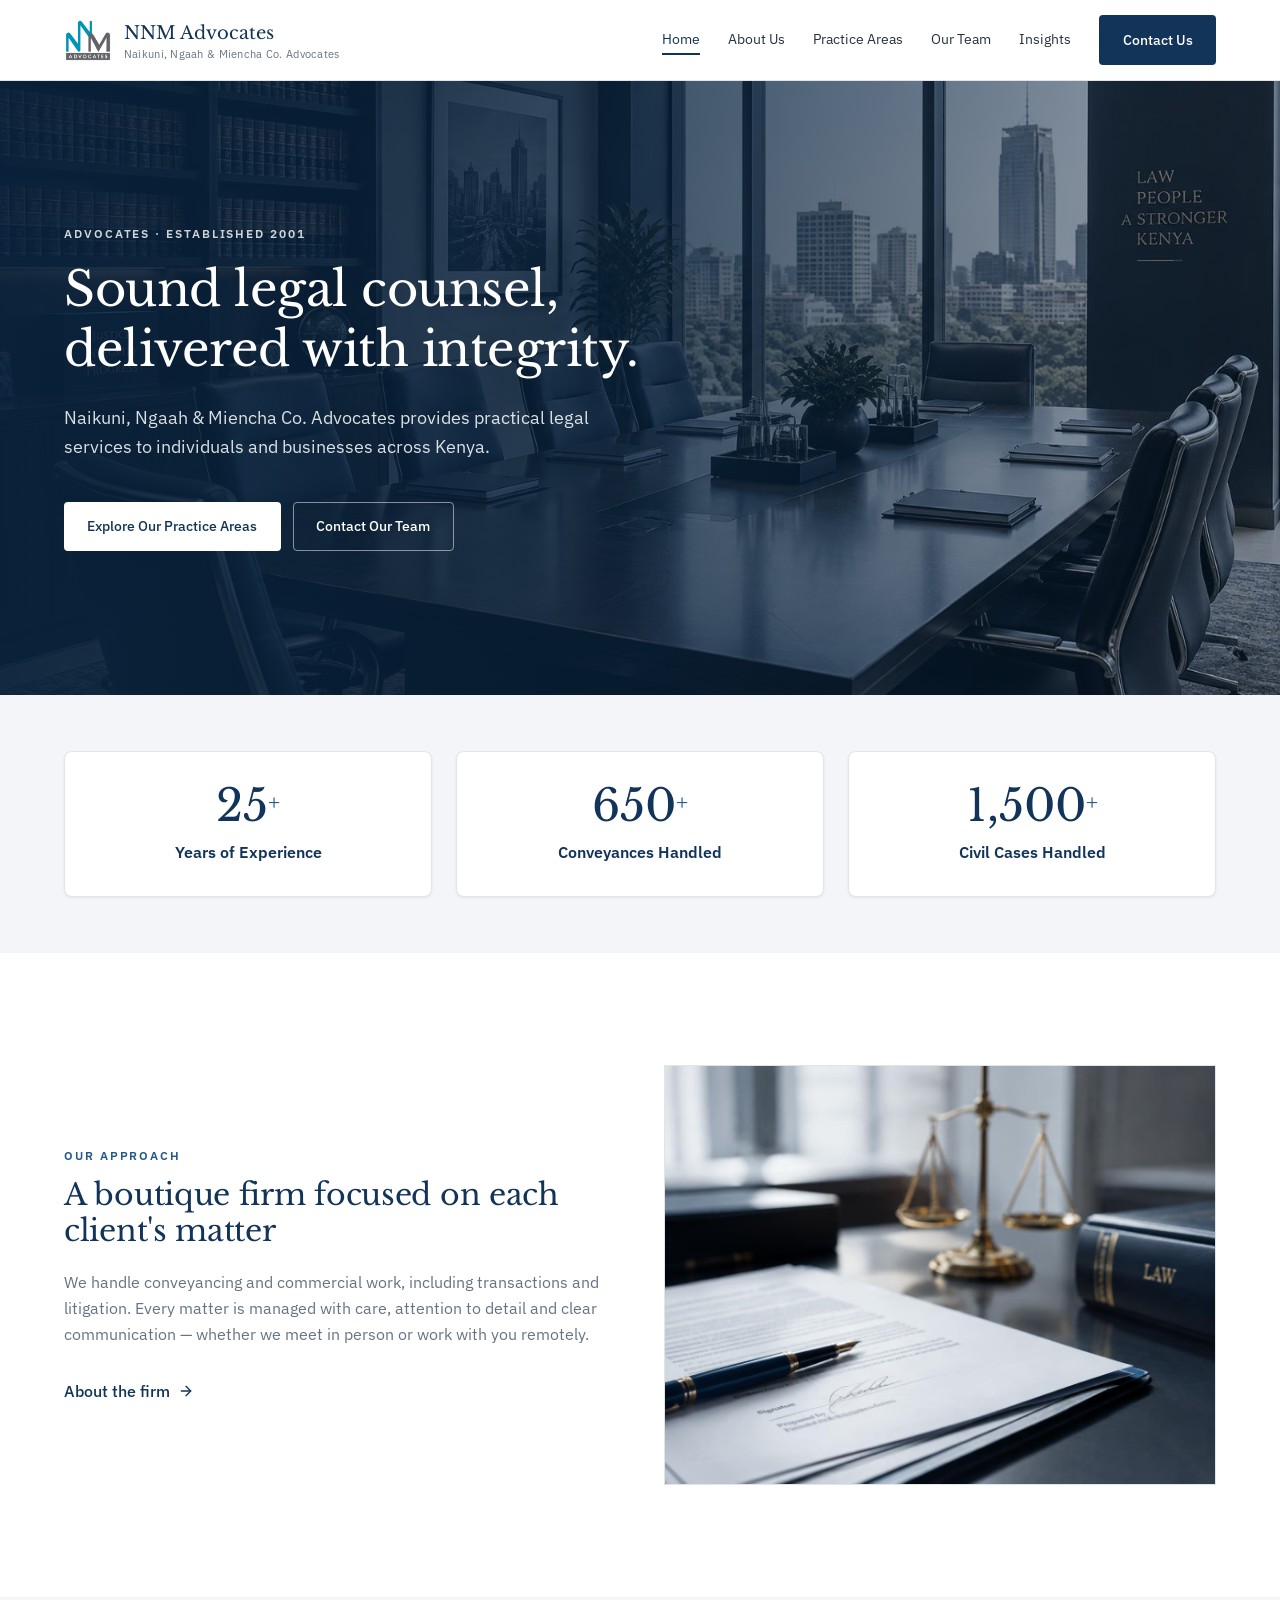
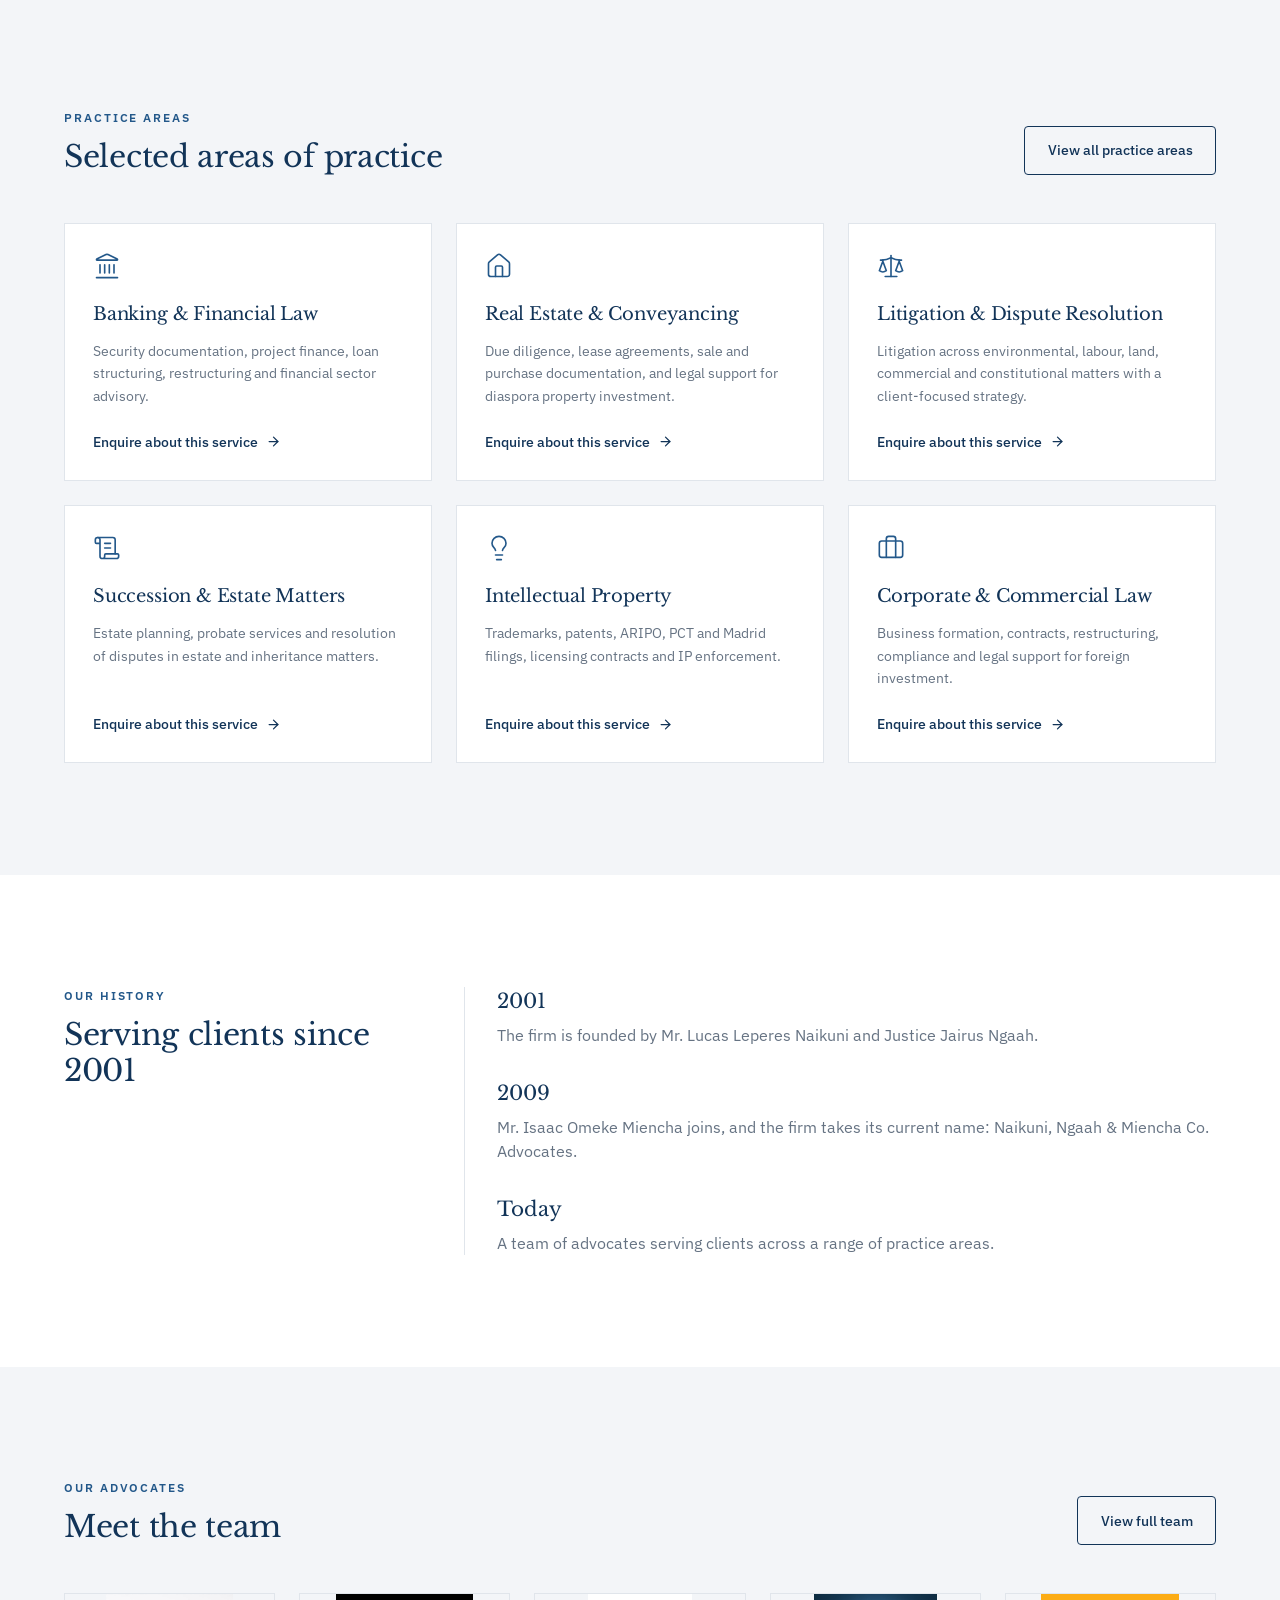
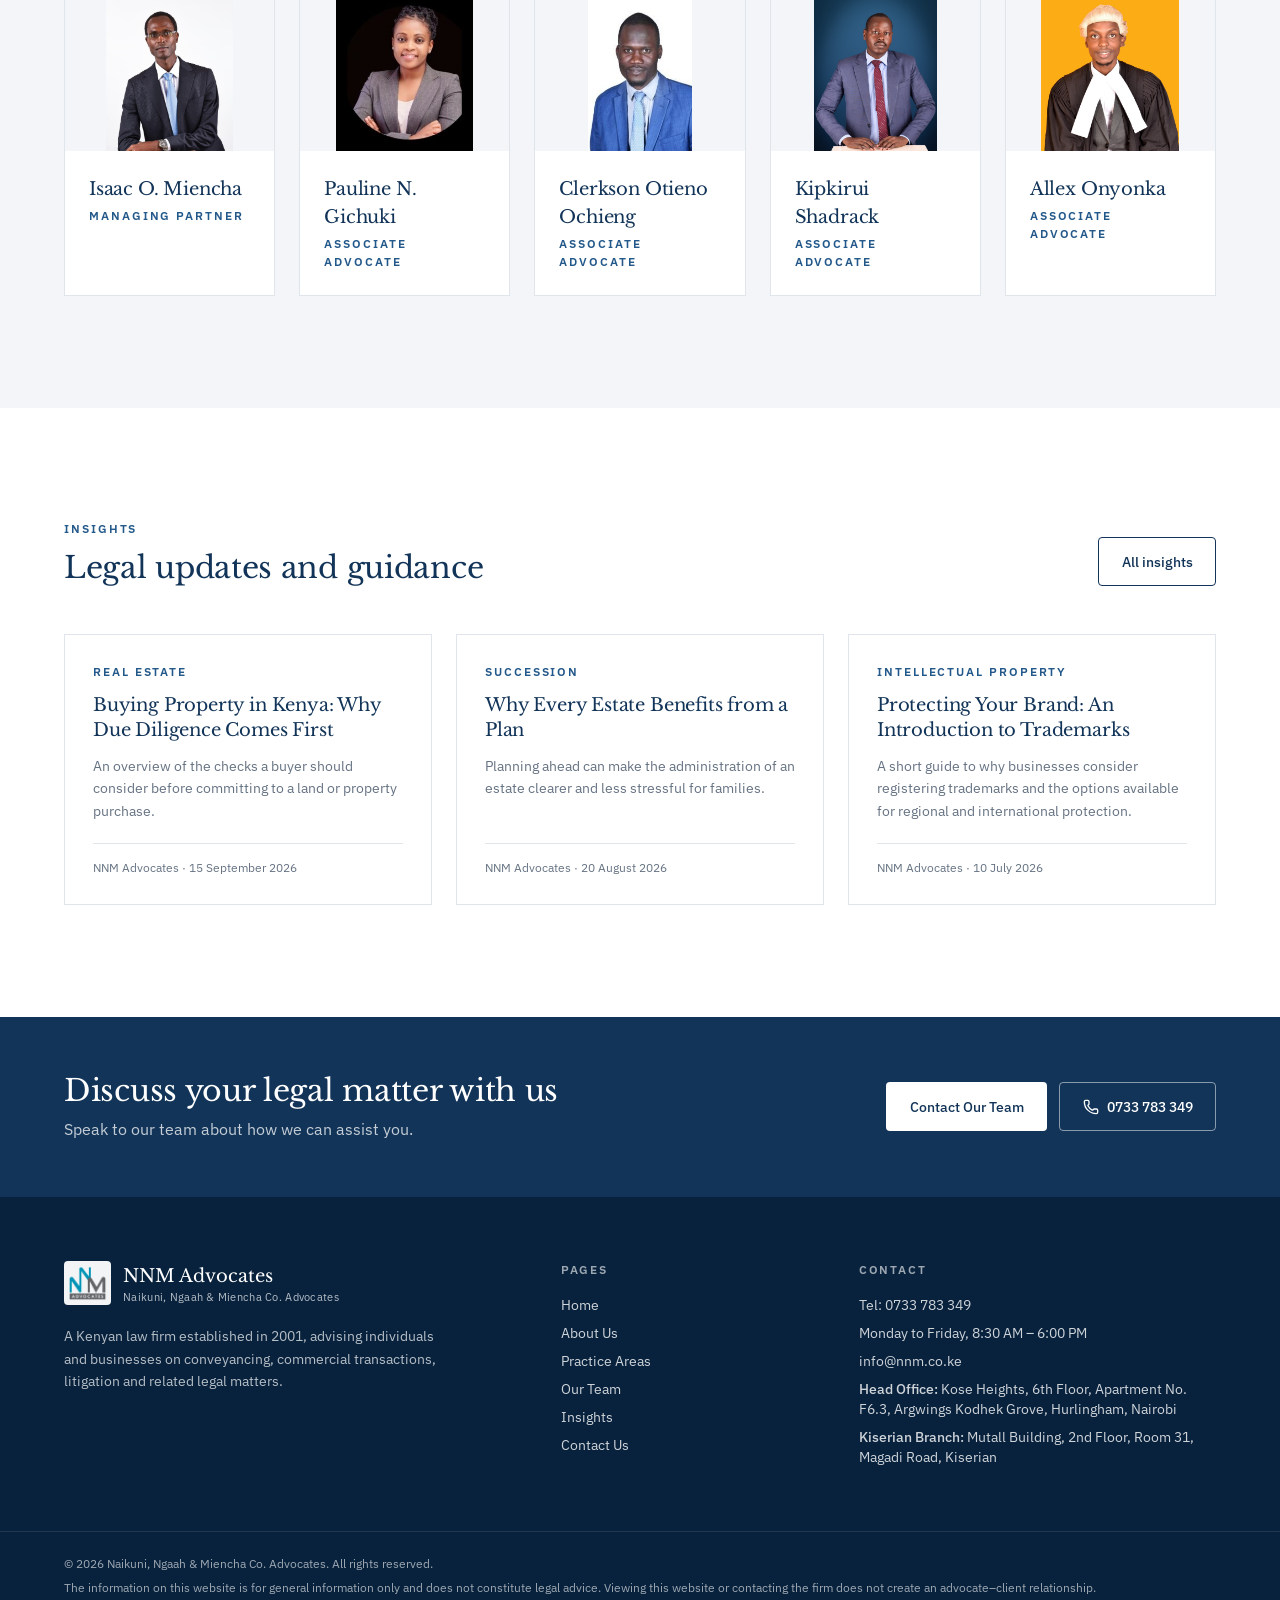
==== index.html @ 095e4043 "Initial commit" ====
<!DOCTYPE html><html lang="en-KE" data-tsd-source="/src/routes/__root.tsx:81:5"><head data-tsd-source="/src/routes/__root.tsx:82:7"><meta charset="utf-8"><meta name="viewport" content="width=device-width, initial-scale=1"><title>NNM Advocates | Naikuni, Ngaah &amp; Miencha Co. Advocates, Kenya</title><meta name="description" content="Kenyan law firm established in 2001, advising on conveyancing, banking, corporate, litigation and succession matters."><meta property="og:title" content="NNM Advocates | Naikuni, Ngaah &amp; Miencha Co. Advocates, Kenya"><meta property="og:description" content="Kenyan law firm established in 2001, advising on conveyancing, banking, corporate, litigation and succession matters."><meta property="og:type" content="website"><meta name="twitter:card" content="summary_large_image"><link rel="icon" type="image/png" href="favicon.png"><link rel="preconnect" href="https://fonts.googleapis.com"><link rel="preconnect" href="https://fonts.gstatic.com" crossorigin="anonymous"><link rel="preconnect" href="https://fonts.googleapis.com"><link rel="stylesheet" href="https://fonts.googleapis.com/css2?family=IBM+Plex+Sans:wght@400;500;600&family=Libre+Baskerville:wght@400;700&display=swap"><link rel="stylesheet" href="css/styles.css"></head><body data-tsd-source="/src/routes/__root.tsx:85:7"><a href="#main" class="sr-only focus:not-sr-only focus:absolute focus:left-4 focus:top-4 focus:z-50 btn btn-primary" data-tsd-source="/src/routes/__root.tsx:86:9">Skip to content</a><header class="sticky top-0 z-40 border-b bg-background/95 backdrop-blur" data-tsd-source="/src/components/site/SiteChrome.tsx:29:5"><div class="container-site flex h-20 items-center justify-between gap-6" data-tsd-source="/src/components/site/SiteChrome.tsx:30:7"><a aria-label="NNM Advocates — home" data-tsd-source="/src/components/site/SiteChrome.tsx:31:9" class="active" href="index.html" data-status="active" aria-current="page"><span class="flex items-center gap-3" data-tsd-source="/src/components/site/SiteChrome.tsx:9:5"><img src="assets/402fb3a4.png" alt="NNM Advocates logo" class="h-11 w-auto " data-tsd-source="/src/components/site/SiteChrome.tsx:10:7"><span class="leading-tight" data-tsd-source="/src/components/site/SiteChrome.tsx:15:7"><span class="block font-serif text-lg text-navy" data-tsd-source="/src/components/site/SiteChrome.tsx:16:9">NNM Advocates</span><span class="hidden text-[0.7rem] tracking-wide sm:block text-muted-foreground" data-tsd-source="/src/components/site/SiteChrome.tsx:17:9">Naikuni, Ngaah &amp; Miencha Co. Advocates</span></span></span></a><nav aria-label="Main" class="hidden items-center gap-7 lg:flex" data-tsd-source="/src/components/site/SiteChrome.tsx:34:9"><a class="border-b-2 border-transparent py-1 text-sm text-charcoal transition-colors hover:text-navy data-[status=active]:border-navy data-[status=active]:text-navy active" data-tsd-source="/src/components/site/SiteChrome.tsx:36:13" href="index.html" data-status="active" aria-current="page">Home</a><a class="border-b-2 border-transparent py-1 text-sm text-charcoal transition-colors hover:text-navy data-[status=active]:border-navy data-[status=active]:text-navy" data-tsd-source="/src/components/site/SiteChrome.tsx:36:13" href="about.html">About Us</a><a class="border-b-2 border-transparent py-1 text-sm text-charcoal transition-colors hover:text-navy data-[status=active]:border-navy data-[status=active]:text-navy" data-tsd-source="/src/components/site/SiteChrome.tsx:36:13" href="practice-areas.html">Practice Areas</a><a class="border-b-2 border-transparent py-1 text-sm text-charcoal transition-colors hover:text-navy data-[status=active]:border-navy data-[status=active]:text-navy" data-tsd-source="/src/components/site/SiteChrome.tsx:36:13" href="our-team.html">Our Team</a><a class="border-b-2 border-transparent py-1 text-sm text-charcoal transition-colors hover:text-navy data-[status=active]:border-navy data-[status=active]:text-navy" data-tsd-source="/src/components/site/SiteChrome.tsx:36:13" href="insights.html">Insights</a><a class="btn btn-primary" data-tsd-source="/src/components/site/SiteChrome.tsx:45:11" href="contact.html">Contact Us</a></nav><button type="button" class="p-2 text-navy lg:hidden" aria-expanded="false" aria-controls="mobile-nav" aria-label="Open menu" data-tsd-source="/src/components/site/SiteChrome.tsx:47:9"><svg xmlns="http://www.w3.org/2000/svg" width="24" height="24" viewBox="0 0 24 24" fill="none" stroke="currentColor" stroke-width="2" stroke-linecap="round" stroke-linejoin="round" class="lucide lucide-menu" aria-hidden="true" data-tsd-source="/src/components/site/SiteChrome.tsx:55:27"><path d="M4 5h16"></path><path d="M4 12h16"></path><path d="M4 19h16"></path></svg></button></div></header><main id="main" data-tsd-source="/src/routes/__root.tsx:90:9"><!--$--><section class="relative isolate overflow-hidden" data-tsd-source="/src/routes/index.tsx:22:7"><img src="assets/ae0141b9.jpg" alt="Boardroom with law books overlooking the city" width="1600" height="1008" class="absolute inset-0 -z-10 h-full w-full object-cover" data-tsd-source="/src/routes/index.tsx:23:9"><div class="hero-overlay absolute inset-0 -z-10" data-tsd-source="/src/routes/index.tsx:25:9"></div><div class="container-site py-24 md:py-36" data-tsd-source="/src/routes/index.tsx:26:9"><p class="eyebrow text-primary-foreground/80" data-tsd-source="/src/routes/index.tsx:27:11">Advocates · Established <!-- -->2001</p><h1 class="mt-4 max-w-2xl text-4xl leading-tight text-primary-foreground md:text-5xl" data-tsd-source="/src/routes/index.tsx:28:11">Sound legal counsel, delivered with integrity.</h1><p class="mt-6 max-w-xl text-lg leading-relaxed text-primary-foreground/85" data-tsd-source="/src/routes/index.tsx:31:11">Naikuni, Ngaah &amp; Miencha Co. Advocates provides practical legal services to individuals and businesses across Kenya.</p><div class="mt-10 flex flex-wrap gap-3" data-tsd-source="/src/routes/index.tsx:35:11"><a class="btn btn-light" data-tsd-source="/src/routes/index.tsx:36:13" href="practice-areas.html">Explore Our Practice Areas</a><a class="btn btn-ghost-light" data-tsd-source="/src/routes/index.tsx:37:13" href="contact.html">Contact Our Team</a></div></div></section><section aria-label="Firm track record" class="bg-surface" style="padding:56px 0"><div class="container-site" style="display:grid;gap:24px;grid-template-columns:repeat(auto-fit,minmax(220px,1fr))"><div style="background:#fff;border:1px solid #E1E6EC;border-radius:8px;padding:32px 24px;text-align:center;box-shadow:0 1px 3px rgba(18,52,90,.08)"><div style="font-family:'Libre Baskerville',serif;font-size:2.75rem;color:#12345A;line-height:1">25<sup style="color:#245B8F;font-size:.5em">+</sup></div><div style="margin-top:12px;font-weight:600;color:#12345A">Years of Experience</div></div><div style="background:#fff;border:1px solid #E1E6EC;border-radius:8px;padding:32px 24px;text-align:center;box-shadow:0 1px 3px rgba(18,52,90,.08)"><div style="font-family:'Libre Baskerville',serif;font-size:2.75rem;color:#12345A;line-height:1">650<sup style="color:#245B8F;font-size:.5em">+</sup></div><div style="margin-top:12px;font-weight:600;color:#12345A">Conveyances Handled</div></div><div style="background:#fff;border:1px solid #E1E6EC;border-radius:8px;padding:32px 24px;text-align:center;box-shadow:0 1px 3px rgba(18,52,90,.08)"><div style="font-family:'Libre Baskerville',serif;font-size:2.75rem;color:#12345A;line-height:1">1,500<sup style="color:#245B8F;font-size:.5em">+</sup></div><div style="margin-top:12px;font-weight:600;color:#12345A">Civil Cases Handled</div></div></div></section><section class="container-site grid gap-12 py-20 md:grid-cols-2 md:items-center md:py-28" data-tsd-source="/src/routes/index.tsx:42:7"><div data-tsd-source="/src/routes/index.tsx:43:9"><p class="eyebrow" data-tsd-source="/src/routes/index.tsx:44:11">Our approach</p><h2 class="mt-3 text-3xl" data-tsd-source="/src/routes/index.tsx:45:11">A boutique firm focused on each client's matter</h2><p class="mt-5 leading-relaxed text-muted-foreground" data-tsd-source="/src/routes/index.tsx:46:11">We handle conveyancing and commercial work, including transactions and litigation. Every matter is managed with care, attention to detail and clear communication — whether we meet in person or work with you remotely.</p><a class="mt-8 inline-flex items-center gap-2 font-medium text-navy hover:text-blue" data-tsd-source="/src/routes/index.tsx:51:11" href="about.html">About the firm <svg xmlns="http://www.w3.org/2000/svg" width="16" height="16" viewBox="0 0 24 24" fill="none" stroke="currentColor" stroke-width="2" stroke-linecap="round" stroke-linejoin="round" class="lucide lucide-arrow-right" aria-hidden="true" data-tsd-source="/src/routes/index.tsx:52:28"><path d="M5 12h14"></path><path d="m12 5 7 7-7 7"></path></svg></a></div><img src="assets/681ced84.jpg" alt="Signed legal documents and a fountain pen on a desk" width="1200" height="912" loading="lazy" class="w-full border object-cover" data-tsd-source="/src/routes/index.tsx:55:9"></section><section class="bg-surface py-20 md:py-28" data-tsd-source="/src/routes/index.tsx:59:7"><div class="container-site" data-tsd-source="/src/routes/index.tsx:60:9"><div class="flex flex-wrap items-end justify-between gap-4" data-tsd-source="/src/routes/index.tsx:61:11"><div data-tsd-source="/src/routes/index.tsx:62:13"><p class="eyebrow" data-tsd-source="/src/routes/index.tsx:63:15">Practice areas</p><h2 class="mt-3 text-3xl" data-tsd-source="/src/routes/index.tsx:64:15">Selected areas of practice</h2></div><a class="btn btn-outline" data-tsd-source="/src/routes/index.tsx:66:13" href="practice-areas.html">View all practice areas</a></div><div class="mt-12 grid gap-6 sm:grid-cols-2 lg:grid-cols-3" data-tsd-source="/src/routes/index.tsx:68:11"><article class="flex h-full flex-col border bg-card p-7 transition-shadow hover:shadow-soft" data-tsd-source="/src/components/site/Cards.tsx:8:5"><svg xmlns="http://www.w3.org/2000/svg" width="28" height="28" viewBox="0 0 24 24" fill="none" stroke="currentColor" stroke-width="1.4" stroke-linecap="round" stroke-linejoin="round" class="lucide lucide-landmark text-blue" aria-hidden="true" data-tsd-source="/src/components/site/Cards.tsx:9:7"><path d="M10 18v-7"></path><path d="M11.12 2.198a2 2 0 0 1 1.76.006l7.866 3.847c.476.233.31.949-.22.949H3.474c-.53 0-.695-.716-.22-.949z"></path><path d="M14 18v-7"></path><path d="M18 18v-7"></path><path d="M3 22h18"></path><path d="M6 18v-7"></path></svg><h3 class="mt-5 text-lg" data-tsd-source="/src/components/site/Cards.tsx:10:7">Banking &amp; Financial Law</h3><p class="mt-3 flex-1 text-sm leading-relaxed text-muted-foreground" data-tsd-source="/src/components/site/Cards.tsx:11:7">Security documentation, project finance, loan structuring, restructuring and financial sector advisory.</p><a class="mt-6 inline-flex items-center gap-2 text-sm font-medium text-navy hover:text-blue" data-tsd-source="/src/components/site/Cards.tsx:13:9" href="contact.html?topic=Banking+%26+Financial+Law">Enquire about this service <svg xmlns="http://www.w3.org/2000/svg" width="15" height="15" viewBox="0 0 24 24" fill="none" stroke="currentColor" stroke-width="2" stroke-linecap="round" stroke-linejoin="round" class="lucide lucide-arrow-right" aria-hidden="true" data-tsd-source="/src/components/site/Cards.tsx:18:38"><path d="M5 12h14"></path><path d="m12 5 7 7-7 7"></path></svg></a></article><article class="flex h-full flex-col border bg-card p-7 transition-shadow hover:shadow-soft" data-tsd-source="/src/components/site/Cards.tsx:8:5"><svg xmlns="http://www.w3.org/2000/svg" width="28" height="28" viewBox="0 0 24 24" fill="none" stroke="currentColor" stroke-width="1.4" stroke-linecap="round" stroke-linejoin="round" class="lucide lucide-house text-blue" aria-hidden="true" data-tsd-source="/src/components/site/Cards.tsx:9:7"><path d="M15 21v-8a1 1 0 0 0-1-1h-4a1 1 0 0 0-1 1v8"></path><path d="M3 10a2 2 0 0 1 .709-1.528l7-6a2 2 0 0 1 2.582 0l7 6A2 2 0 0 1 21 10v9a2 2 0 0 1-2 2H5a2 2 0 0 1-2-2z"></path></svg><h3 class="mt-5 text-lg" data-tsd-source="/src/components/site/Cards.tsx:10:7">Real Estate &amp; Conveyancing</h3><p class="mt-3 flex-1 text-sm leading-relaxed text-muted-foreground" data-tsd-source="/src/components/site/Cards.tsx:11:7">Due diligence, lease agreements, sale and purchase documentation, and legal support for diaspora property investment.</p><a class="mt-6 inline-flex items-center gap-2 text-sm font-medium text-navy hover:text-blue" data-tsd-source="/src/components/site/Cards.tsx:13:9" href="contact.html?topic=Real+Estate+%26+Conveyancing">Enquire about this service <svg xmlns="http://www.w3.org/2000/svg" width="15" height="15" viewBox="0 0 24 24" fill="none" stroke="currentColor" stroke-width="2" stroke-linecap="round" stroke-linejoin="round" class="lucide lucide-arrow-right" aria-hidden="true" data-tsd-source="/src/components/site/Cards.tsx:18:38"><path d="M5 12h14"></path><path d="m12 5 7 7-7 7"></path></svg></a></article><article class="flex h-full flex-col border bg-card p-7 transition-shadow hover:shadow-soft" data-tsd-source="/src/components/site/Cards.tsx:8:5"><svg xmlns="http://www.w3.org/2000/svg" width="28" height="28" viewBox="0 0 24 24" fill="none" stroke="currentColor" stroke-width="1.4" stroke-linecap="round" stroke-linejoin="round" class="lucide lucide-scale text-blue" aria-hidden="true" data-tsd-source="/src/components/site/Cards.tsx:9:7"><path d="M12 3v18"></path><path d="m19 8 3 8a5 5 0 0 1-6 0zV7"></path><path d="M3 7h1a17 17 0 0 0 8-2 17 17 0 0 0 8 2h1"></path><path d="m5 8 3 8a5 5 0 0 1-6 0zV7"></path><path d="M7 21h10"></path></svg><h3 class="mt-5 text-lg" data-tsd-source="/src/components/site/Cards.tsx:10:7">Litigation &amp; Dispute Resolution</h3><p class="mt-3 flex-1 text-sm leading-relaxed text-muted-foreground" data-tsd-source="/src/components/site/Cards.tsx:11:7">Litigation across environmental, labour, land, commercial and constitutional matters with a client-focused strategy.</p><a class="mt-6 inline-flex items-center gap-2 text-sm font-medium text-navy hover:text-blue" data-tsd-source="/src/components/site/Cards.tsx:13:9" href="contact.html?topic=Litigation+%26+Dispute+Resolution">Enquire about this service <svg xmlns="http://www.w3.org/2000/svg" width="15" height="15" viewBox="0 0 24 24" fill="none" stroke="currentColor" stroke-width="2" stroke-linecap="round" stroke-linejoin="round" class="lucide lucide-arrow-right" aria-hidden="true" data-tsd-source="/src/components/site/Cards.tsx:18:38"><path d="M5 12h14"></path><path d="m12 5 7 7-7 7"></path></svg></a></article><article class="flex h-full flex-col border bg-card p-7 transition-shadow hover:shadow-soft" data-tsd-source="/src/components/site/Cards.tsx:8:5"><svg xmlns="http://www.w3.org/2000/svg" width="28" height="28" viewBox="0 0 24 24" fill="none" stroke="currentColor" stroke-width="1.4" stroke-linecap="round" stroke-linejoin="round" class="lucide lucide-scroll-text text-blue" aria-hidden="true" data-tsd-source="/src/components/site/Cards.tsx:9:7"><path d="M15 12h-5"></path><path d="M15 8h-5"></path><path d="M19 17V5a2 2 0 0 0-2-2H4"></path><path d="M8 21h12a2 2 0 0 0 2-2v-1a1 1 0 0 0-1-1H11a1 1 0 0 0-1 1v1a2 2 0 1 1-4 0V5a2 2 0 1 0-4 0v2a1 1 0 0 0 1 1h3"></path></svg><h3 class="mt-5 text-lg" data-tsd-source="/src/components/site/Cards.tsx:10:7">Succession &amp; Estate Matters</h3><p class="mt-3 flex-1 text-sm leading-relaxed text-muted-foreground" data-tsd-source="/src/components/site/Cards.tsx:11:7">Estate planning, probate services and resolution of disputes in estate and inheritance matters.</p><a class="mt-6 inline-flex items-center gap-2 text-sm font-medium text-navy hover:text-blue" data-tsd-source="/src/components/site/Cards.tsx:13:9" href="contact.html?topic=Succession+%26+Estate+Matters">Enquire about this service <svg xmlns="http://www.w3.org/2000/svg" width="15" height="15" viewBox="0 0 24 24" fill="none" stroke="currentColor" stroke-width="2" stroke-linecap="round" stroke-linejoin="round" class="lucide lucide-arrow-right" aria-hidden="true" data-tsd-source="/src/components/site/Cards.tsx:18:38"><path d="M5 12h14"></path><path d="m12 5 7 7-7 7"></path></svg></a></article><article class="flex h-full flex-col border bg-card p-7 transition-shadow hover:shadow-soft" data-tsd-source="/src/components/site/Cards.tsx:8:5"><svg xmlns="http://www.w3.org/2000/svg" width="28" height="28" viewBox="0 0 24 24" fill="none" stroke="currentColor" stroke-width="1.4" stroke-linecap="round" stroke-linejoin="round" class="lucide lucide-lightbulb text-blue" aria-hidden="true" data-tsd-source="/src/components/site/Cards.tsx:9:7"><path d="M15 14c.2-1 .7-1.7 1.5-2.5 1-.9 1.5-2.2 1.5-3.5A6 6 0 0 0 6 8c0 1 .2 2.2 1.5 3.5.7.7 1.3 1.5 1.5 2.5"></path><path d="M9 18h6"></path><path d="M10 22h4"></path></svg><h3 class="mt-5 text-lg" data-tsd-source="/src/components/site/Cards.tsx:10:7">Intellectual Property</h3><p class="mt-3 flex-1 text-sm leading-relaxed text-muted-foreground" data-tsd-source="/src/components/site/Cards.tsx:11:7">Trademarks, patents, ARIPO, PCT and Madrid filings, licensing contracts and IP enforcement.</p><a class="mt-6 inline-flex items-center gap-2 text-sm font-medium text-navy hover:text-blue" data-tsd-source="/src/components/site/Cards.tsx:13:9" href="contact.html?topic=Intellectual+Property">Enquire about this service <svg xmlns="http://www.w3.org/2000/svg" width="15" height="15" viewBox="0 0 24 24" fill="none" stroke="currentColor" stroke-width="2" stroke-linecap="round" stroke-linejoin="round" class="lucide lucide-arrow-right" aria-hidden="true" data-tsd-source="/src/components/site/Cards.tsx:18:38"><path d="M5 12h14"></path><path d="m12 5 7 7-7 7"></path></svg></a></article><article class="flex h-full flex-col border bg-card p-7 transition-shadow hover:shadow-soft" data-tsd-source="/src/components/site/Cards.tsx:8:5"><svg xmlns="http://www.w3.org/2000/svg" width="28" height="28" viewBox="0 0 24 24" fill="none" stroke="currentColor" stroke-width="1.4" stroke-linecap="round" stroke-linejoin="round" class="lucide lucide-briefcase text-blue" aria-hidden="true" data-tsd-source="/src/components/site/Cards.tsx:9:7"><path d="M16 20V4a2 2 0 0 0-2-2h-4a2 2 0 0 0-2 2v16"></path><rect width="20" height="14" x="2" y="6" rx="2"></rect></svg><h3 class="mt-5 text-lg" data-tsd-source="/src/components/site/Cards.tsx:10:7">Corporate &amp; Commercial Law</h3><p class="mt-3 flex-1 text-sm leading-relaxed text-muted-foreground" data-tsd-source="/src/components/site/Cards.tsx:11:7">Business formation, contracts, restructuring, compliance and legal support for foreign investment.</p><a class="mt-6 inline-flex items-center gap-2 text-sm font-medium text-navy hover:text-blue" data-tsd-source="/src/components/site/Cards.tsx:13:9" href="contact.html?topic=Corporate+%26+Commercial+Law">Enquire about this service <svg xmlns="http://www.w3.org/2000/svg" width="15" height="15" viewBox="0 0 24 24" fill="none" stroke="currentColor" stroke-width="2" stroke-linecap="round" stroke-linejoin="round" class="lucide lucide-arrow-right" aria-hidden="true" data-tsd-source="/src/components/site/Cards.tsx:18:38"><path d="M5 12h14"></path><path d="m12 5 7 7-7 7"></path></svg></a></article></div></div></section><section class="container-site py-20 md:py-28" data-tsd-source="/src/routes/index.tsx:74:7"><div class="grid gap-12 md:grid-cols-3" data-tsd-source="/src/routes/index.tsx:75:9"><div data-tsd-source="/src/routes/index.tsx:76:11"><p class="eyebrow" data-tsd-source="/src/routes/index.tsx:77:13">Our history</p><h2 class="mt-3 text-3xl" data-tsd-source="/src/routes/index.tsx:78:13">Serving clients since <!-- -->2001</h2></div><ol class="space-y-8 border-l pl-8 md:col-span-2" data-tsd-source="/src/routes/index.tsx:80:11"><li data-tsd-source="/src/routes/index.tsx:81:13"><p class="font-serif text-xl text-navy" data-tsd-source="/src/routes/index.tsx:82:15">2001</p><p class="mt-2 text-muted-foreground" data-tsd-source="/src/routes/index.tsx:83:15">The firm is founded by Mr. Lucas Leperes Naikuni and Justice Jairus Ngaah.</p></li><li data-tsd-source="/src/routes/index.tsx:85:13"><p class="font-serif text-xl text-navy" data-tsd-source="/src/routes/index.tsx:86:15">2009</p><p class="mt-2 text-muted-foreground" data-tsd-source="/src/routes/index.tsx:87:15">Mr. Isaac Omeke Miencha joins, and the firm takes its current name: Naikuni, Ngaah &amp; Miencha Co. Advocates.</p></li><li data-tsd-source="/src/routes/index.tsx:89:13"><p class="font-serif text-xl text-navy" data-tsd-source="/src/routes/index.tsx:90:15">Today</p><p class="mt-2 text-muted-foreground" data-tsd-source="/src/routes/index.tsx:91:15">A team of advocates serving clients across a range of practice areas.</p></li></ol></div></section><section class="bg-surface py-20 md:py-28" data-tsd-source="/src/routes/index.tsx:97:7"><div class="container-site" data-tsd-source="/src/routes/index.tsx:98:9"><div class="flex flex-wrap items-end justify-between gap-4" data-tsd-source="/src/routes/index.tsx:99:11"><div data-tsd-source="/src/routes/index.tsx:100:13"><p class="eyebrow" data-tsd-source="/src/routes/index.tsx:101:15">Our advocates</p><h2 class="mt-3 text-3xl" data-tsd-source="/src/routes/index.tsx:102:15">Meet the team</h2></div><a class="btn btn-outline" data-tsd-source="/src/routes/index.tsx:104:13" href="our-team.html">View full team</a></div><div class="mt-12 grid gap-6 sm:grid-cols-2 lg:grid-cols-5" data-tsd-source="/src/routes/index.tsx:106:11"><article class="flex h-full flex-col border bg-card" data-tsd-source="/src/components/site/Cards.tsx:27:5"><div class="aspect-[4/3] bg-surface" style="overflow:hidden"><img src="assets/isaac-o-miencha.jpg" alt="Isaac O. Miencha" loading="lazy" style="display:block;width:100%;height:100%;object-fit:contain"></div><div class="flex flex-1 flex-col p-6" data-tsd-source="/src/components/site/Cards.tsx:31:7"><h3 class="text-lg" data-tsd-source="/src/components/site/Cards.tsx:32:9">Isaac O. Miencha</h3><p class="eyebrow mt-1" data-tsd-source="/src/components/site/Cards.tsx:33:9">Managing Partner</p></div></article><article class="flex h-full flex-col border bg-card" data-tsd-source="/src/components/site/Cards.tsx:27:5"><div class="aspect-[4/3] bg-surface" style="overflow:hidden"><img src="assets/pauline-n-gichuki.jpg" alt="Pauline N. Gichuki" loading="lazy" style="display:block;width:100%;height:100%;object-fit:contain"></div><div class="flex flex-1 flex-col p-6" data-tsd-source="/src/components/site/Cards.tsx:31:7"><h3 class="text-lg" data-tsd-source="/src/components/site/Cards.tsx:32:9">Pauline N. Gichuki</h3><p class="eyebrow mt-1" data-tsd-source="/src/components/site/Cards.tsx:33:9">Associate Advocate</p></div></article><article class="flex h-full flex-col border bg-card" data-tsd-source="/src/components/site/Cards.tsx:27:5"><div class="aspect-[4/3] bg-surface" style="overflow:hidden"><img src="assets/clerkson-otieno-ochieng.jpg" alt="Clerkson Otieno Ochieng" loading="lazy" style="display:block;width:100%;height:100%;object-fit:contain"></div><div class="flex flex-1 flex-col p-6" data-tsd-source="/src/components/site/Cards.tsx:31:7"><h3 class="text-lg" data-tsd-source="/src/components/site/Cards.tsx:32:9">Clerkson Otieno Ochieng</h3><p class="eyebrow mt-1" data-tsd-source="/src/components/site/Cards.tsx:33:9">Associate Advocate</p></div></article><article class="flex h-full flex-col border bg-card" data-tsd-source="/src/components/site/Cards.tsx:27:5"><div class="aspect-[4/3] bg-surface" style="overflow:hidden"><img src="assets/kipkirui-shadrack.jpg" alt="Kipkirui Shadrack" loading="lazy" style="display:block;width:100%;height:100%;object-fit:contain"></div><div class="flex flex-1 flex-col p-6" data-tsd-source="/src/components/site/Cards.tsx:31:7"><h3 class="text-lg" data-tsd-source="/src/components/site/Cards.tsx:32:9">Kipkirui Shadrack</h3><p class="eyebrow mt-1" data-tsd-source="/src/components/site/Cards.tsx:33:9">Associate Advocate</p></div></article><article class="flex h-full flex-col border bg-card" data-tsd-source="/src/components/site/Cards.tsx:27:5"><div class="aspect-[4/3] bg-surface" style="overflow:hidden"><img src="assets/allex-onyonka.jpg" alt="Allex Onyonka" loading="lazy" style="display:block;width:100%;height:100%;object-fit:contain"></div><div class="flex flex-1 flex-col p-6" data-tsd-source="/src/components/site/Cards.tsx:31:7"><h3 class="text-lg" data-tsd-source="/src/components/site/Cards.tsx:32:9">Allex Onyonka</h3><p class="eyebrow mt-1" data-tsd-source="/src/components/site/Cards.tsx:33:9">Associate Advocate</p></div></article></div></div></section><section class="container-site py-20 md:py-28" data-tsd-source="/src/routes/index.tsx:112:7"><div class="flex flex-wrap items-end justify-between gap-4" data-tsd-source="/src/routes/index.tsx:113:9"><div data-tsd-source="/src/routes/index.tsx:114:11"><p class="eyebrow" data-tsd-source="/src/routes/index.tsx:115:13">Insights</p><h2 class="mt-3 text-3xl" data-tsd-source="/src/routes/index.tsx:116:13">Legal updates and guidance</h2></div><a class="btn btn-outline" data-tsd-source="/src/routes/index.tsx:118:11" href="insights.html">All insights</a></div><div class="mt-12 grid gap-6 md:grid-cols-3" data-tsd-source="/src/routes/index.tsx:120:9"><article class="flex h-full flex-col border bg-card p-7 transition-shadow hover:shadow-soft" data-tsd-source="/src/components/site/Cards.tsx:51:5"><p class="eyebrow" data-tsd-source="/src/components/site/Cards.tsx:52:7">Real Estate</p><h3 class="mt-3 text-lg leading-snug" data-tsd-source="/src/components/site/Cards.tsx:53:7"><a class="hover:text-blue" data-tsd-source="/src/components/site/Cards.tsx:54:9" href="insights/buying-property-in-kenya-due-diligence.html">Buying Property in Kenya: Why Due Diligence Comes First</a></h3><p class="mt-3 flex-1 text-sm leading-relaxed text-muted-foreground" data-tsd-source="/src/components/site/Cards.tsx:56:7">An overview of the checks a buyer should consider before committing to a land or property purchase.</p><p class="mt-5 border-t pt-4 text-xs text-muted-foreground" data-tsd-source="/src/components/site/Cards.tsx:57:7">NNM Advocates<!-- --> · <time datetime="2026-09-15" data-tsd-source="/src/components/site/Cards.tsx:58:28">15 September 2026</time></p></article><article class="flex h-full flex-col border bg-card p-7 transition-shadow hover:shadow-soft" data-tsd-source="/src/components/site/Cards.tsx:51:5"><p class="eyebrow" data-tsd-source="/src/components/site/Cards.tsx:52:7">Succession</p><h3 class="mt-3 text-lg leading-snug" data-tsd-source="/src/components/site/Cards.tsx:53:7"><a class="hover:text-blue" data-tsd-source="/src/components/site/Cards.tsx:54:9" href="insights/why-every-estate-needs-a-plan.html">Why Every Estate Benefits from a Plan</a></h3><p class="mt-3 flex-1 text-sm leading-relaxed text-muted-foreground" data-tsd-source="/src/components/site/Cards.tsx:56:7">Planning ahead can make the administration of an estate clearer and less stressful for families.</p><p class="mt-5 border-t pt-4 text-xs text-muted-foreground" data-tsd-source="/src/components/site/Cards.tsx:57:7">NNM Advocates<!-- --> · <time datetime="2026-08-20" data-tsd-source="/src/components/site/Cards.tsx:58:28">20 August 2026</time></p></article><article class="flex h-full flex-col border bg-card p-7 transition-shadow hover:shadow-soft" data-tsd-source="/src/components/site/Cards.tsx:51:5"><p class="eyebrow" data-tsd-source="/src/components/site/Cards.tsx:52:7">Intellectual Property</p><h3 class="mt-3 text-lg leading-snug" data-tsd-source="/src/components/site/Cards.tsx:53:7"><a class="hover:text-blue" data-tsd-source="/src/components/site/Cards.tsx:54:9" href="insights/protecting-your-brand-trademarks.html">Protecting Your Brand: An Introduction to Trademarks</a></h3><p class="mt-3 flex-1 text-sm leading-relaxed text-muted-foreground" data-tsd-source="/src/components/site/Cards.tsx:56:7">A short guide to why businesses consider registering trademarks and the options available for regional and international protection.</p><p class="mt-5 border-t pt-4 text-xs text-muted-foreground" data-tsd-source="/src/components/site/Cards.tsx:57:7">NNM Advocates<!-- --> · <time datetime="2026-07-10" data-tsd-source="/src/components/site/Cards.tsx:58:28">10 July 2026</time></p></article></div></section><section class="bg-navy text-primary-foreground" data-tsd-source="/src/components/site/SiteChrome.tsx:141:5"><div class="container-site flex flex-col items-start justify-between gap-6 py-14 md:flex-row md:items-center" data-tsd-source="/src/components/site/SiteChrome.tsx:142:7"><div data-tsd-source="/src/components/site/SiteChrome.tsx:143:9"><h2 class="text-2xl text-primary-foreground md:text-3xl" data-tsd-source="/src/components/site/SiteChrome.tsx:144:11">Discuss your legal matter with us</h2><p class="mt-2 max-w-xl text-primary-foreground/75" data-tsd-source="/src/components/site/SiteChrome.tsx:145:11">Speak to our team about how we can assist you.</p></div><div class="flex flex-wrap gap-3" data-tsd-source="/src/components/site/SiteChrome.tsx:147:9"><a class="btn btn-light" data-tsd-source="/src/components/site/SiteChrome.tsx:148:11" href="contact.html">Contact Our Team</a><a href="tel:+254733783349" class="btn btn-ghost-light" data-tsd-source="/src/components/site/SiteChrome.tsx:149:11"><svg xmlns="http://www.w3.org/2000/svg" width="16" height="16" viewBox="0 0 24 24" fill="none" stroke="currentColor" stroke-width="2" stroke-linecap="round" stroke-linejoin="round" class="lucide lucide-phone" aria-hidden="true" data-tsd-source="/src/components/site/SiteChrome.tsx:149:68"><path d="M13.832 16.568a1 1 0 0 0 1.213-.303l.355-.465A2 2 0 0 1 17 15h3a2 2 0 0 1 2 2v3a2 2 0 0 1-2 2A18 18 0 0 1 2 4a2 2 0 0 1 2-2h3a2 2 0 0 1 2 2v3a2 2 0 0 1-.8 1.6l-.468.351a1 1 0 0 0-.292 1.233 14 14 0 0 0 6.392 6.384"></path></svg> <!-- -->0733 783 349</a></div></div></section><!--/$--></main><footer class="bg-navy-deep text-primary-foreground" data-tsd-source="/src/components/site/SiteChrome.tsx:85:5"><div class="container-site grid gap-10 py-16 md:grid-cols-12" data-tsd-source="/src/components/site/SiteChrome.tsx:86:7"><div class="md:col-span-5" data-tsd-source="/src/components/site/SiteChrome.tsx:87:9"><span class="flex items-center gap-3" data-tsd-source="/src/components/site/SiteChrome.tsx:9:5"><img src="assets/402fb3a4.png" alt="NNM Advocates logo" class="h-11 w-auto rounded bg-white/95 p-1" data-tsd-source="/src/components/site/SiteChrome.tsx:10:7"><span class="leading-tight" data-tsd-source="/src/components/site/SiteChrome.tsx:15:7"><span class="block font-serif text-lg text-primary-foreground" data-tsd-source="/src/components/site/SiteChrome.tsx:16:9">NNM Advocates</span><span class="hidden text-[0.7rem] tracking-wide sm:block text-primary-foreground/70" data-tsd-source="/src/components/site/SiteChrome.tsx:17:9">Naikuni, Ngaah &amp; Miencha Co. Advocates</span></span></span><p class="mt-5 max-w-sm text-sm leading-relaxed text-primary-foreground/70" data-tsd-source="/src/components/site/SiteChrome.tsx:89:11">A Kenyan law firm established in <!-- -->2001<!-- -->, advising individuals and businesses on conveyancing, commercial transactions, litigation and related legal matters.</p></div><div class="md:col-span-3" data-tsd-source="/src/components/site/SiteChrome.tsx:94:9"><h2 class="eyebrow text-primary-foreground/60" data-tsd-source="/src/components/site/SiteChrome.tsx:95:11">Pages</h2><ul class="mt-4 space-y-2 text-sm" data-tsd-source="/src/components/site/SiteChrome.tsx:96:11"><li data-tsd-source="/src/components/site/SiteChrome.tsx:98:15"><a class="text-primary-foreground/80 hover:text-primary-foreground active" data-tsd-source="/src/components/site/SiteChrome.tsx:99:17" href="index.html" data-status="active" aria-current="page">Home</a></li><li data-tsd-source="/src/components/site/SiteChrome.tsx:98:15"><a class="text-primary-foreground/80 hover:text-primary-foreground" data-tsd-source="/src/components/site/SiteChrome.tsx:99:17" href="about.html">About Us</a></li><li data-tsd-source="/src/components/site/SiteChrome.tsx:98:15"><a class="text-primary-foreground/80 hover:text-primary-foreground" data-tsd-source="/src/components/site/SiteChrome.tsx:99:17" href="practice-areas.html">Practice Areas</a></li><li data-tsd-source="/src/components/site/SiteChrome.tsx:98:15"><a class="text-primary-foreground/80 hover:text-primary-foreground" data-tsd-source="/src/components/site/SiteChrome.tsx:99:17" href="our-team.html">Our Team</a></li><li data-tsd-source="/src/components/site/SiteChrome.tsx:98:15"><a class="text-primary-foreground/80 hover:text-primary-foreground" data-tsd-source="/src/components/site/SiteChrome.tsx:99:17" href="insights.html">Insights</a></li><li data-tsd-source="/src/components/site/SiteChrome.tsx:98:15"><a class="text-primary-foreground/80 hover:text-primary-foreground" data-tsd-source="/src/components/site/SiteChrome.tsx:99:17" href="contact.html">Contact Us</a></li></ul></div><div class="md:col-span-4" data-tsd-source="/src/components/site/SiteChrome.tsx:104:9"><h2 class="eyebrow text-primary-foreground/60" data-tsd-source="/src/components/site/SiteChrome.tsx:105:11">Contact</h2><ul class="mt-4 space-y-2 text-sm text-primary-foreground/80" data-tsd-source="/src/components/site/SiteChrome.tsx:106:11"><li data-tsd-source="/src/components/site/SiteChrome.tsx:107:13">Tel: <a href="tel:+254733783349" class="hover:text-primary-foreground" data-tsd-source="/src/components/site/SiteChrome.tsx:107:22">0733 783 349</a></li><li data-tsd-source="/src/components/site/SiteChrome.tsx:108:13">Monday to Friday, 8:30 AM – 6:00 PM</li><li><a href="mailto:info@nnm.co.ke" class="hover:text-primary-foreground">info@nnm.co.ke</a></li><li><span class="font-medium">Head Office:</span> Kose Heights, 6th Floor, Apartment No. F6.3, Argwings Kodhek Grove, Hurlingham, Nairobi</li><li><span class="font-medium">Kiserian Branch:</span> Mutall Building, 2nd Floor, Room 31, Magadi Road, Kiserian</li></ul></div></div><div class="border-t border-primary-foreground/10" data-tsd-source="/src/components/site/SiteChrome.tsx:114:7"><div class="container-site space-y-2 py-6 text-xs text-primary-foreground/60" data-tsd-source="/src/components/site/SiteChrome.tsx:115:9"><p data-tsd-source="/src/components/site/SiteChrome.tsx:116:11">© <!-- -->2026<!-- --> <!-- -->Naikuni, Ngaah &amp; Miencha Co. Advocates<!-- -->. All rights reserved.</p><p data-tsd-source="/src/components/site/SiteChrome.tsx:117:11">The information on this website is for general information only and does not constitute legal advice. Viewing this website or contacting the firm does not create an advocate–client relationship.</p></div></div></footer><script src="js/main.js"></script></body></html>
---- css/styles.css ----
@layer properties {
  @supports (((-webkit-hyphens: none)) and (not (margin-trim: inline))) or ((-moz-orient: inline) and (not (color: rgb(from red r g b)))) {
  *, ::before, ::after, ::backdrop { --tw-translate-x: 0; --tw-translate-y: 0; --tw-translate-z: 0; --tw-rotate-x: initial; --tw-rotate-y: initial; --tw-rotate-z: initial; --tw-skew-x: initial; --tw-skew-y: initial; --tw-space-y-reverse: 0; --tw-space-x-reverse: 0; --tw-border-style: solid; --tw-leading: initial; --tw-font-weight: initial; --tw-tracking: initial; --tw-ordinal: initial; --tw-slashed-zero: initial; --tw-numeric-figure: initial; --tw-numeric-spacing: initial; --tw-numeric-fraction: initial; --tw-shadow: 0 0 #0000; --tw-shadow-color: initial; --tw-shadow-alpha: 100%; --tw-inset-shadow: 0 0 #0000; --tw-inset-shadow-color: initial; --tw-inset-shadow-alpha: 100%; --tw-ring-color: initial; --tw-ring-shadow: 0 0 #0000; --tw-inset-ring-color: initial; --tw-inset-ring-shadow: 0 0 #0000; --tw-ring-inset: initial; --tw-ring-offset-width: 0px; --tw-ring-offset-color: #fff; --tw-ring-offset-shadow: 0 0 #0000; --tw-outline-style: solid; --tw-blur: initial; --tw-brightness: initial; --tw-contrast: initial; --tw-grayscale: initial; --tw-hue-rotate: initial; --tw-invert: initial; --tw-opacity: initial; --tw-saturate: initial; --tw-sepia: initial; --tw-drop-shadow: initial; --tw-drop-shadow-color: initial; --tw-drop-shadow-alpha: 100%; --tw-drop-shadow-size: initial; --tw-backdrop-blur: initial; --tw-backdrop-brightness: initial; --tw-backdrop-contrast: initial; --tw-backdrop-grayscale: initial; --tw-backdrop-hue-rotate: initial; --tw-backdrop-invert: initial; --tw-backdrop-opacity: initial; --tw-backdrop-saturate: initial; --tw-backdrop-sepia: initial; --tw-duration: initial; --tw-ease: initial; --tw-content: ""; --tw-animation-delay: 0s; --tw-animation-direction: normal; --tw-animation-duration: initial; --tw-animation-fill-mode: none; --tw-animation-iteration-count: 1; --tw-enter-blur: 0; --tw-enter-opacity: 1; --tw-enter-rotate: 0; --tw-enter-scale: 1; --tw-enter-translate-x: 0; --tw-enter-translate-y: 0; --tw-exit-blur: 0; --tw-exit-opacity: 1; --tw-exit-rotate: 0; --tw-exit-scale: 1; --tw-exit-translate-x: 0; --tw-exit-translate-y: 0; }
}
}
@layer theme {
  :root, :host { --font-sans: "IBM Plex Sans", system-ui, sans-serif; --font-serif: "Libre Baskerville", Georgia, serif; --font-mono: ui-monospace, SFMono-Regular, Menlo, Monaco, Consolas, "Liberation Mono",
      "Courier New", monospace; --color-black: #000; --color-white: #fff; --spacing: .25rem; --container-sm: 24rem; --container-md: 28rem; --container-lg: 32rem; --container-xl: 36rem; --container-2xl: 42rem; --container-3xl: 48rem; --text-xs: .75rem; --text-xs--line-height: calc(1 / .75); --text-sm: .875rem; --text-sm--line-height: calc(1.25 / .875); --text-base: 1rem; --text-base--line-height: calc(1.5 / 1); --text-lg: 1.125rem; --text-lg--line-height: calc(1.75 / 1.125); --text-xl: 1.25rem; --text-xl--line-height: calc(1.75 / 1.25); --text-2xl: 1.5rem; --text-2xl--line-height: calc(2 / 1.5); --text-3xl: 1.875rem; --text-3xl--line-height: calc(2.25 / 1.875); --text-4xl: 2.25rem; --text-4xl--line-height: calc(2.5 / 2.25); --text-5xl: 3rem; --text-5xl--line-height: 1; --font-weight-normal: 400; --font-weight-medium: 500; --font-weight-semibold: 600; --tracking-tight: -.025em; --tracking-wide: .025em; --tracking-widest: .1em; --leading-tight: 1.25; --leading-snug: 1.375; --leading-relaxed: 1.625; --ease-in-out: cubic-bezier(.4, 0, .2, 1); --animate-pulse: pulse 2s cubic-bezier(.4, 0, .6, 1) infinite; --aspect-video: 16 / 9; --default-transition-duration: .15s; --default-transition-timing-function: cubic-bezier(.4, 0, .2, 1); --default-font-family: "IBM Plex Sans", system-ui, sans-serif; --default-mono-font-family: var(--font-mono); --color-background: var(--background); --color-foreground: var(--foreground); --color-primary-foreground: var(--primary-foreground); --color-border: var(--border); --color-navy: var(--navy); --color-blue: var(--blue); --color-surface: var(--surface); }
}
@layer base {
  *, ::after, ::before, ::backdrop { box-sizing: border-box; border: 0px solid; margin: 0px; padding: 0px; }
  ::file-selector-button { box-sizing: border-box; border: 0px solid; margin: 0px; padding: 0px; }
  html, :host { text-size-adjust: 100%; tab-size: 4; line-height: 1.5; font-family: var(--default-font-family, -apple-system, BlinkMacSystemFont, "Segoe UI", Roboto, "Helvetica Neue", "Noto Sans", Arial, sans-serif, "Apple Color Emoji", "Segoe UI Emoji", "Segoe UI Symbol", "Noto Color Emoji"); font-feature-settings: var(--default-font-feature-settings, normal); font-variation-settings: var(--default-font-variation-settings, normal); -webkit-tap-highlight-color: transparent; }
  hr { height: 0px; color: inherit; border-top-width: 1px; }
  abbr:where([title]) { text-decoration: underline dotted; }
  h1, h2, h3, h4, h5, h6 { font-size: inherit; font-weight: inherit; }
  a { color: inherit; text-decoration: inherit; }
  b, strong { font-weight: bolder; }
  code, kbd, samp, pre { font-family: var(--default-mono-font-family, ui-monospace, SFMono-Regular, Menlo, Monaco, Consolas, "Liberation Mono", "Courier New", monospace); font-feature-settings: var(--default-mono-font-feature-settings, normal); font-variation-settings: var(--default-mono-font-variation-settings, normal); font-size: 1em; }
  small { font-size: 80%; }
  sub, sup { vertical-align: baseline; font-size: 75%; line-height: 0; position: relative; }
  sub { bottom: -0.25em; }
  sup { top: -0.5em; }
  table { text-indent: 0px; border-color: inherit; border-collapse: collapse; }
  progress { vertical-align: baseline; }
  summary { display: list-item; }
  ol, ul, menu { list-style: none; }
  img, svg, video, canvas, audio, iframe, embed, object { vertical-align: middle; display: block; }
  img, video { max-width: 100%; height: auto; }
  button, input, select, optgroup, textarea { font: inherit; letter-spacing: inherit; color: inherit; opacity: 1; background-color: rgba(0, 0, 0, 0); border-radius: 0px; }
  ::file-selector-button { font: inherit; letter-spacing: inherit; color: inherit; opacity: 1; background-color: rgba(0, 0, 0, 0); border-radius: 0px; }
  :where(select:is([multiple], [size])) optgroup { font-weight: bolder; }
  :where(select:is([multiple], [size])) optgroup option { padding-inline-start: 20px; }
  ::file-selector-button { margin-inline-end: 4px; }
  ::placeholder { opacity: 1; }
  @supports (not ((-webkit-appearance: -apple-pay-button))) or (contain-intrinsic-size: 1px) {
  ::placeholder { color: currentcolor; }
  @supports (color: color-mix(in lab, red, red)) {
  ::placeholder { color: color-mix(in oklab, currentcolor, transparent); }
}
}
  textarea { resize: vertical; }
  ::-webkit-search-decoration { appearance: none; }
  ::-webkit-date-and-time-value { min-height: 1lh; text-align: inherit; }
  ::-webkit-datetime-edit { display: inline-flex; }
  ::-webkit-datetime-edit-fields-wrapper { padding: 0px; }
  ::-webkit-datetime-edit { padding-block: 0px; }
  ::-webkit-datetime-edit-year-field { padding-block: 0px; }
  ::-webkit-datetime-edit-month-field { padding-block: 0px; }
  ::-webkit-datetime-edit-day-field { padding-block: 0px; }
  ::-webkit-datetime-edit-hour-field { padding-block: 0px; }
  ::-webkit-datetime-edit-minute-field { padding-block: 0px; }
  ::-webkit-datetime-edit-second-field { padding-block: 0px; }
  ::-webkit-datetime-edit-millisecond-field { padding-block: 0px; }
  ::-webkit-datetime-edit-meridiem-field { padding-block: 0px; }
  ::-webkit-calendar-picker-indicator { line-height: 1; }
  button, input:where([type="button"], [type="reset"], [type="submit"]) { appearance: button; }
  ::file-selector-button { appearance: button; }
  ::-webkit-inner-spin-button { height: auto; }
  ::-webkit-outer-spin-button { height: auto; }
  [hidden]:where(:not([hidden="until-found"])) { display: none !important; }
  * { border-color: var(--color-border); }
  html { scroll-behavior: smooth; }
  body { background-color: var(--color-background); color: var(--color-foreground); font-family: var(--font-sans); -webkit-font-smoothing: antialiased; overflow-x: hidden; }
  h1, h2, h3, h4 { font-family: var(--font-serif); color: var(--color-navy); letter-spacing: -0.01em; font-weight: 400; }
  :focus-visible { outline: 2px solid var(--color-blue); outline-offset: 3px; }
}
@layer components;
@layer utilities {
  .pointer-events-none { pointer-events: none; }
  .invisible { visibility: hidden; }
  .sr-only { clip-path: inset(50%); white-space: nowrap; border-width: 0px; width: 1px; height: 1px; margin: -1px; padding: 0px; position: absolute; overflow: hidden; }
  .absolute { position: absolute; }
  .fixed { position: fixed; }
  .relative { position: relative; }
  .sticky { position: sticky; }
  .inset-0 { inset: 0px; }
  .inset-x-0 { inset-inline: 0px; }
  .inset-y-0 { inset-block: 0px; }
  .-top-12 { top: calc(var(--spacing) * -12); }
  .top-0 { top: 0px; }
  .top-1\.5 { top: calc(var(--spacing) * 1.5); }
  .top-1\/2 { top: 50%; }
  .top-3\.5 { top: calc(var(--spacing) * 3.5); }
  .top-4 { top: calc(var(--spacing) * 4); }
  .top-\[1px\] { top: 1px; }
  .top-\[50\%\] { top: 50%; }
  .top-\[60\%\] { top: 60%; }
  .top-full { top: 100%; }
  .-right-12 { right: calc(var(--spacing) * -12); }
  .right-0 { right: 0px; }
  .right-1 { right: var(--spacing); }
  .right-2 { right: calc(var(--spacing) * 2); }
  .right-3 { right: calc(var(--spacing) * 3); }
  .right-4 { right: calc(var(--spacing) * 4); }
  .-bottom-12 { bottom: calc(var(--spacing) * -12); }
  .bottom-0 { bottom: 0px; }
  .-left-12 { left: calc(var(--spacing) * -12); }
  .left-0 { left: 0px; }
  .left-1\/2 { left: 50%; }
  .left-2 { left: calc(var(--spacing) * 2); }
  .left-3 { left: calc(var(--spacing) * 3); }
  .left-\[50\%\] { left: 50%; }
  .isolate { isolation: isolate; }
  .-z-10 { z-index: calc(-10); }
  .z-10 { z-index: 10; }
  .z-20 { z-index: 20; }
  .z-40 { z-index: 40; }
  .z-50 { z-index: 50; }
  .z-\[1\] { z-index: 1; }
  .prose-legal p { margin-bottom: 1.1rem; line-height: 1.8; }
  .prose-legal h2 { margin: 2rem 0px 0.75rem; font-size: 1.4rem; }
  .prose-legal ul { margin-bottom: 1.1rem; padding-left: 1.25rem; list-style: outside; }
  .prose-legal li { margin-bottom: 0.4rem; line-height: 1.7; }
  .container-site { width: 100%; max-width: 76rem; margin-inline: auto; padding-inline: 1.25rem; }
  @media (width >= 768px) {
  .container-site { padding-inline: 2rem; }
}
  .-mx-1 { margin-inline: calc(var(--spacing) * -1); }
  .mx-2 { margin-inline: calc(var(--spacing) * 2); }
  .mx-3\.5 { margin-inline: calc(var(--spacing) * 3.5); }
  .mx-auto { margin-inline: auto; }
  .my-0\.5 { margin-block: calc(var(--spacing) * .5); }
  .my-1 { margin-block: var(--spacing); }
  .-mt-4 { margin-top: calc(var(--spacing) * -4); }
  .mt-1 { margin-top: var(--spacing); }
  .mt-1\.5 { margin-top: calc(var(--spacing) * 1.5); }
  .mt-2 { margin-top: calc(var(--spacing) * 2); }
  .mt-3 { margin-top: calc(var(--spacing) * 3); }
  .mt-4 { margin-top: calc(var(--spacing) * 4); }
  .mt-5 { margin-top: calc(var(--spacing) * 5); }
  .mt-6 { margin-top: calc(var(--spacing) * 6); }
  .mt-8 { margin-top: calc(var(--spacing) * 8); }
  .mt-10 { margin-top: calc(var(--spacing) * 10); }
  .mt-12 { margin-top: calc(var(--spacing) * 12); }
  .mt-24 { margin-top: calc(var(--spacing) * 24); }
  .mt-auto { margin-top: auto; }
  .mr-2 { margin-right: calc(var(--spacing) * 2); }
  .mb-1 { margin-bottom: var(--spacing); }
  .-ml-4 { margin-left: calc(var(--spacing) * -4); }
  .ml-1 { margin-left: var(--spacing); }
  .ml-auto { margin-left: auto; }
  .btn { border-radius: var(--radius); border: 1px solid rgba(0, 0, 0, 0); justify-content: center; align-items: center; gap: 0.5rem; padding: 0.8rem 1.4rem; font-size: 0.9rem; font-weight: 500; transition: background-color 0.2s, color 0.2s, border-color 0.2s; display: inline-flex; }
  .block { display: block; }
  .flex { display: flex; }
  .grid { display: grid; }
  .hidden { display: none; }
  .inline-flex { display: inline-flex; }
  .table { display: table; }
  .aspect-\[4\/3\] { aspect-ratio: 4 / 3; }
  .aspect-square { aspect-ratio: 1 / 1; }
  .aspect-video { aspect-ratio: var(--aspect-video); }
  .size-\(--cell-size\) { width: var(--cell-size); height: var(--cell-size); }
  .size-4 { width: calc(var(--spacing) * 4); height: calc(var(--spacing) * 4); }
  .h-\(--cell-size\) { height: var(--cell-size); }
  .h-1\.5 { height: calc(var(--spacing) * 1.5); }
  .h-2 { height: calc(var(--spacing) * 2); }
  .h-2\.5 { height: calc(var(--spacing) * 2.5); }
  .h-3 { height: calc(var(--spacing) * 3); }
  .h-3\.5 { height: calc(var(--spacing) * 3.5); }
  .h-4 { height: calc(var(--spacing) * 4); }
  .h-5 { height: calc(var(--spacing) * 5); }
  .h-7 { height: calc(var(--spacing) * 7); }
  .h-8 { height: calc(var(--spacing) * 8); }
  .h-9 { height: calc(var(--spacing) * 9); }
  .h-10 { height: calc(var(--spacing) * 10); }
  .h-11 { height: calc(var(--spacing) * 11); }
  .h-12 { height: calc(var(--spacing) * 12); }
  .h-20 { height: calc(var(--spacing) * 20); }
  .h-\[1px\] { height: 1px; }
  .h-\[var\(--radix-navigation-menu-viewport-height\)\] { height: var(--radix-navigation-menu-viewport-height); }
  .h-\[var\(--radix-select-trigger-height\)\] { height: var(--radix-select-trigger-height); }
  .h-auto { height: auto; }
  .h-full { height: 100%; }
  .h-px { height: 1px; }
  .h-svh { height: 100svh; }
  .max-h-\(--radix-context-menu-content-available-height\) { max-height: var(--radix-context-menu-content-available-height); }
  .max-h-\(--radix-select-content-available-height\) { max-height: var(--radix-select-content-available-height); }
  .max-h-\[300px\] { max-height: 300px; }
  .max-h-\[var\(--radix-dropdown-menu-content-available-height\)\] { max-height: var(--radix-dropdown-menu-content-available-height); }
  .min-h-0 { min-height: 0px; }
  .min-h-\[60px\] { min-height: 60px; }
  .min-h-svh { min-height: 100svh; }
  .w-\(--cell-size\) { width: var(--cell-size); }
  .w-\(--sidebar-width\) { width: var(--sidebar-width); }
  .w-0 { width: 0px; }
  .w-1 { width: var(--spacing); }
  .w-2 { width: calc(var(--spacing) * 2); }
  .w-2\.5 { width: calc(var(--spacing) * 2.5); }
  .w-3 { width: calc(var(--spacing) * 3); }
  .w-3\.5 { width: calc(var(--spacing) * 3.5); }
  .w-3\/4 { width: 75%; }
  .w-4 { width: calc(var(--spacing) * 4); }
  .w-5 { width: calc(var(--spacing) * 5); }
  .w-7 { width: calc(var(--spacing) * 7); }
  .w-8 { width: calc(var(--spacing) * 8); }
  .w-9 { width: calc(var(--spacing) * 9); }
  .w-10 { width: calc(var(--spacing) * 10); }
  .w-64 { width: calc(var(--spacing) * 64); }
  .w-72 { width: calc(var(--spacing) * 72); }
  .w-\[1px\] { width: 1px; }
  .w-\[100px\] { width: 100px; }
  .w-auto { width: auto; }
  .w-fit { width: fit-content; }
  .w-full { width: 100%; }
  .w-max { width: max-content; }
  .w-px { width: 1px; }
  .max-w-\(--skeleton-width\) { max-width: var(--skeleton-width); }
  .max-w-2xl { max-width: var(--container-2xl); }
  .max-w-3xl { max-width: var(--container-3xl); }
  .max-w-lg { max-width: var(--container-lg); }
  .max-w-max { max-width: max-content; }
  .max-w-md { max-width: var(--container-md); }
  .max-w-sm { max-width: var(--container-sm); }
  .max-w-xl { max-width: var(--container-xl); }
  .min-w-\(--cell-size\) { min-width: var(--cell-size); }
  .min-w-0 { min-width: 0px; }
  .min-w-5 { min-width: calc(var(--spacing) * 5); }
  .min-w-8 { min-width: calc(var(--spacing) * 8); }
  .min-w-9 { min-width: calc(var(--spacing) * 9); }
  .min-w-10 { min-width: calc(var(--spacing) * 10); }
  .min-w-\[8rem\] { min-width: 8rem; }
  .min-w-\[12rem\] { min-width: 12rem; }
  .min-w-\[var\(--radix-select-trigger-width\)\] { min-width: var(--radix-select-trigger-width); }
  .flex-1 { flex: 1 1 0%; }
  .shrink-0 { flex-shrink: 0; }
  .grow { flex-grow: 1; }
  .grow-0 { flex-grow: 0; }
  .basis-full { flex-basis: 100%; }
  .caption-bottom { caption-side: bottom; }
  .border-collapse { border-collapse: collapse; }
  .origin-\(--radix-context-menu-content-transform-origin\) { transform-origin: var(--radix-context-menu-content-transform-origin); }
  .origin-\(--radix-dropdown-menu-content-transform-origin\) { transform-origin: var(--radix-dropdown-menu-content-transform-origin); }
  .origin-\(--radix-hover-card-content-transform-origin\) { transform-origin: var(--radix-hover-card-content-transform-origin); }
  .origin-\(--radix-menubar-content-transform-origin\) { transform-origin: var(--radix-menubar-content-transform-origin); }
  .origin-\(--radix-popover-content-transform-origin\) { transform-origin: var(--radix-popover-content-transform-origin); }
  .origin-\(--radix-select-content-transform-origin\) { transform-origin: var(--radix-select-content-transform-origin); }
  .origin-\(--radix-tooltip-content-transform-origin\) { transform-origin: var(--radix-tooltip-content-transform-origin); }
  .-translate-x-1\/2 { --tw-translate-x: calc(calc(1 / 2 * 100%) * -1); translate: var(--tw-translate-x) var(--tw-translate-y); }
  .-translate-x-px { --tw-translate-x: -1px; translate: var(--tw-translate-x) var(--tw-translate-y); }
  .translate-x-\[-50\%\] { --tw-translate-x: -50%; translate: var(--tw-translate-x) var(--tw-translate-y); }
  .translate-x-px { --tw-translate-x: 1px; translate: var(--tw-translate-x) var(--tw-translate-y); }
  .-translate-y-1\/2 { --tw-translate-y: calc(calc(1 / 2 * 100%) * -1); translate: var(--tw-translate-x) var(--tw-translate-y); }
  .translate-y-\[-50\%\] { --tw-translate-y: -50%; translate: var(--tw-translate-x) var(--tw-translate-y); }
  .rotate-45 { rotate: 45deg; }
  .rotate-90 { rotate: 90deg; }
  .transform { transform: var(--tw-rotate-x, ) var(--tw-rotate-y, ) var(--tw-rotate-z, ) var(--tw-skew-x, ) var(--tw-skew-y, ); }
  .animate-caret-blink { animation: 1.25s ease-out 0s infinite normal none running caret-blink; }
  .animate-in { animation: enter var(--tw-animation-duration, var(--tw-duration, .15s))var(--tw-ease, ease)var(--tw-animation-delay, 0s)var(--tw-animation-iteration-count, 1)var(--tw-animation-direction, normal)var(--tw-animation-fill-mode, none); }
  .animate-pulse { animation: var(--animate-pulse); }
  .cursor-default { cursor: default; }
  .cursor-pointer { cursor: pointer; }
  .touch-none { touch-action: none; }
  .list-none { list-style-type: none; }
  .flex-col { flex-direction: column; }
  .flex-col-reverse { flex-direction: column-reverse; }
  .flex-row { flex-direction: row; }
  .flex-wrap { flex-wrap: wrap; }
  .place-content-center { place-content: center; }
  .place-items-center { place-items: center; }
  .items-center { align-items: center; }
  .items-end { align-items: flex-end; }
  .items-start { align-items: flex-start; }
  .items-stretch { align-items: stretch; }
  .justify-between { justify-content: space-between; }
  .justify-center { justify-content: center; }
  .gap-1 { gap: var(--spacing); }
  .gap-1\.5 { gap: calc(var(--spacing) * 1.5); }
  .gap-2 { gap: calc(var(--spacing) * 2); }
  .gap-3 { gap: calc(var(--spacing) * 3); }
  .gap-4 { gap: calc(var(--spacing) * 4); }
  .gap-5 { gap: calc(var(--spacing) * 5); }
  .gap-6 { gap: calc(var(--spacing) * 6); }
  .gap-7 { gap: calc(var(--spacing) * 7); }
  .gap-8 { gap: calc(var(--spacing) * 8); }
  .gap-10 { gap: calc(var(--spacing) * 10); }
  .gap-12 { gap: calc(var(--spacing) * 12); }
  :where(.space-y-1\.5 > :not(:last-child)) { --tw-space-y-reverse: 0; margin-block-start: calc(calc(var(--spacing) * 1.5) * var(--tw-space-y-reverse)); margin-block-end: calc(calc(var(--spacing) * 1.5) * calc(1 - var(--tw-space-y-reverse))); }
  :where(.space-y-2 > :not(:last-child)) { --tw-space-y-reverse: 0; margin-block-start: calc(calc(var(--spacing) * 2) * var(--tw-space-y-reverse)); margin-block-end: calc(calc(var(--spacing) * 2) * calc(1 - var(--tw-space-y-reverse))); }
  :where(.space-y-5 > :not(:last-child)) { --tw-space-y-reverse: 0; margin-block-start: calc(calc(var(--spacing) * 5) * var(--tw-space-y-reverse)); margin-block-end: calc(calc(var(--spacing) * 5) * calc(1 - var(--tw-space-y-reverse))); }
  :where(.space-y-6 > :not(:last-child)) { --tw-space-y-reverse: 0; margin-block-start: calc(calc(var(--spacing) * 6) * var(--tw-space-y-reverse)); margin-block-end: calc(calc(var(--spacing) * 6) * calc(1 - var(--tw-space-y-reverse))); }
  :where(.space-y-8 > :not(:last-child)) { --tw-space-y-reverse: 0; margin-block-start: calc(calc(var(--spacing) * 8) * var(--tw-space-y-reverse)); margin-block-end: calc(calc(var(--spacing) * 8) * calc(1 - var(--tw-space-y-reverse))); }
  :where(.space-x-1 > :not(:last-child)) { --tw-space-x-reverse: 0; margin-inline-start: calc(var(--spacing) * var(--tw-space-x-reverse)); margin-inline-end: calc(var(--spacing) * calc(1 - var(--tw-space-x-reverse))); }
  .overflow-auto { overflow: auto; }
  .overflow-hidden { overflow: hidden; }
  .overflow-x-hidden { overflow-x: hidden; }
  .overflow-y-auto { overflow-y: auto; }
  .rounded { border-radius: 0.25rem; }
  .rounded-\[2px\] { border-radius: 2px; }
  .rounded-\[inherit\] { border-radius: inherit; }
  .rounded-full { border-radius: 3.40282e+38px; }
  .rounded-lg { border-radius: calc(var(--radius) + 2px); }
  .rounded-md { border-radius: var(--radius); }
  .rounded-none { border-radius: 0px; }
  .rounded-sm { border-radius: calc(var(--radius) - 2px); }
  .rounded-xl { border-radius: calc(var(--radius) + 4px); }
  .rounded-t-\[10px\] { border-top-left-radius: 10px; border-top-right-radius: 10px; }
  .rounded-l-md { border-top-left-radius: var(--radius); border-bottom-left-radius: var(--radius); }
  .rounded-tl-sm { border-top-left-radius: calc(var(--radius) - 2px); }
  .rounded-r-md { border-top-right-radius: var(--radius); border-bottom-right-radius: var(--radius); }
  .border { border-style: var(--tw-border-style); border-width: 1px; }
  .border-2 { border-style: var(--tw-border-style); border-width: 2px; }
  .border-\[1\.5px\] { border-style: var(--tw-border-style); border-width: 1.5px; }
  .border-y { border-block-style: var(--tw-border-style); border-block-width: 1px; }
  .border-t { border-top-style: var(--tw-border-style); border-top-width: 1px; }
  .border-t-2 { border-top-style: var(--tw-border-style); border-top-width: 2px; }
  .border-r { border-right-style: var(--tw-border-style); border-right-width: 1px; }
  .border-b { border-bottom-style: var(--tw-border-style); border-bottom-width: 1px; }
  .border-b-2 { border-bottom-style: var(--tw-border-style); border-bottom-width: 2px; }
  .border-l { border-left-style: var(--tw-border-style); border-left-width: 1px; }
  .border-l-2 { border-left-style: var(--tw-border-style); border-left-width: 2px; }
  .border-dashed { --tw-border-style: dashed; border-style: dashed; }
  .btn-ghost-light { color: var(--color-primary-foreground); border-color: oklch(1 0 0 / 0.5); }
  .btn-ghost-light:hover { border-color: var(--color-primary-foreground); background: oklch(1 0 0 / 0.1); }
  .btn-outline { border-color: var(--color-navy); color: var(--color-navy); }
  .btn-outline:hover { background: var(--color-navy); color: var(--color-primary-foreground); }
  .border-\(--color-border\) { border-color: var(--color-border); }
  .border-border\/50 { border-color: var(--border); }
  @supports (color: color-mix(in lab, red, red)) {
  .border-border\/50 { border-color: color-mix(in oklab, var(--border) 50%, transparent); }
}
  .border-destructive\/50 { border-color: var(--destructive); }
  @supports (color: color-mix(in lab, red, red)) {
  .border-destructive\/50 { border-color: color-mix(in oklab, var(--destructive) 50%, transparent); }
}
  .border-input { border-color: var(--input); }
  .border-navy { border-color: var(--navy); }
  .border-primary { border-color: var(--primary); }
  .border-primary-foreground\/10 { border-color: var(--primary-foreground); }
  @supports (color: color-mix(in lab, red, red)) {
  .border-primary-foreground\/10 { border-color: color-mix(in oklab, var(--primary-foreground) 10%, transparent); }
}
  .border-primary\/50 { border-color: var(--primary); }
  @supports (color: color-mix(in lab, red, red)) {
  .border-primary\/50 { border-color: color-mix(in oklab, var(--primary) 50%, transparent); }
}
  .border-transparent { border-color: rgba(0, 0, 0, 0); }
  .border-t-transparent { border-top-color: rgba(0, 0, 0, 0); }
  .border-l-transparent { border-left-color: rgba(0, 0, 0, 0); }
  .bg-\(--color-bg\) { background-color: var(--color-bg); }
  .bg-accent { background-color: var(--accent); }
  .bg-background { background-color: var(--background); }
  .bg-background\/95 { background-color: var(--background); }
  @supports (color: color-mix(in lab, red, red)) {
  .bg-background\/95 { background-color: color-mix(in oklab, var(--background) 95%, transparent); }
}
  .bg-black\/80 { background-color: rgba(0, 0, 0, 0.8); }
  @supports (color: color-mix(in lab, red, red)) {
  .bg-black\/80 { background-color: color-mix(in oklab, var(--color-black) 80%, transparent); }
}
  .bg-border { background-color: var(--border); }
  .bg-card { background-color: var(--card); }
  .bg-destructive { background-color: var(--destructive); }
  .bg-foreground { background-color: var(--foreground); }
  .bg-muted { background-color: var(--muted); }
  .bg-muted\/50 { background-color: var(--muted); }
  @supports (color: color-mix(in lab, red, red)) {
  .bg-muted\/50 { background-color: color-mix(in oklab, var(--muted) 50%, transparent); }
}
  .bg-navy { background-color: var(--navy); }
  .bg-navy-deep { background-color: var(--navy-deep); }
  .bg-popover { background-color: var(--popover); }
  .bg-primary { background-color: var(--primary); }
  .bg-primary\/10 { background-color: var(--primary); }
  @supports (color: color-mix(in lab, red, red)) {
  .bg-primary\/10 { background-color: color-mix(in oklab, var(--primary) 10%, transparent); }
}
  .bg-primary\/20 { background-color: var(--primary); }
  @supports (color: color-mix(in lab, red, red)) {
  .bg-primary\/20 { background-color: color-mix(in oklab, var(--primary) 20%, transparent); }
}
  .bg-secondary { background-color: var(--secondary); }
  .bg-surface { background-color: var(--surface); }
  .bg-transparent { background-color: rgba(0, 0, 0, 0); }
  .bg-white\/95 { background-color: rgba(255, 255, 255, 0.95); }
  @supports (color: color-mix(in lab, red, red)) {
  .bg-white\/95 { background-color: color-mix(in oklab, var(--color-white) 95%, transparent); }
}
  .fill-current { fill: currentcolor; }
  .fill-primary { fill: var(--primary); }
  .object-cover { object-fit: cover; }
  .p-0 { padding: 0px; }
  .p-1 { padding: var(--spacing); }
  .p-2 { padding: calc(var(--spacing) * 2); }
  .p-3 { padding: calc(var(--spacing) * 3); }
  .p-4 { padding: calc(var(--spacing) * 4); }
  .p-5 { padding: calc(var(--spacing) * 5); }
  .p-6 { padding: calc(var(--spacing) * 6); }
  .p-7 { padding: calc(var(--spacing) * 7); }
  .p-8 { padding: calc(var(--spacing) * 8); }
  .p-\[1px\] { padding: 1px; }
  .px-\(--cell-size\) { padding-inline: var(--cell-size); }
  .px-1 { padding-inline: var(--spacing); }
  .px-1\.5 { padding-inline: calc(var(--spacing) * 1.5); }
  .px-2 { padding-inline: calc(var(--spacing) * 2); }
  .px-2\.5 { padding-inline: calc(var(--spacing) * 2.5); }
  .px-3 { padding-inline: calc(var(--spacing) * 3); }
  .px-4 { padding-inline: calc(var(--spacing) * 4); }
  .px-8 { padding-inline: calc(var(--spacing) * 8); }
  .py-0\.5 { padding-block: calc(var(--spacing) * .5); }
  .py-1 { padding-block: var(--spacing); }
  .py-1\.5 { padding-block: calc(var(--spacing) * 1.5); }
  .py-2 { padding-block: calc(var(--spacing) * 2); }
  .py-2\.5 { padding-block: calc(var(--spacing) * 2.5); }
  .py-3 { padding-block: calc(var(--spacing) * 3); }
  .py-4 { padding-block: calc(var(--spacing) * 4); }
  .py-6 { padding-block: calc(var(--spacing) * 6); }
  .py-14 { padding-block: calc(var(--spacing) * 14); }
  .py-16 { padding-block: calc(var(--spacing) * 16); }
  .py-20 { padding-block: calc(var(--spacing) * 20); }
  .py-24 { padding-block: calc(var(--spacing) * 24); }
  .py-28 { padding-block: calc(var(--spacing) * 28); }
  .pt-0 { padding-top: 0px; }
  .pt-3 { padding-top: calc(var(--spacing) * 3); }
  .pt-4 { padding-top: calc(var(--spacing) * 4); }
  .pt-16 { padding-top: calc(var(--spacing) * 16); }
  .pr-1 { padding-right: var(--spacing); }
  .pr-2 { padding-right: calc(var(--spacing) * 2); }
  .pr-2\.5 { padding-right: calc(var(--spacing) * 2.5); }
  .pr-3 { padding-right: calc(var(--spacing) * 3); }
  .pr-8 { padding-right: calc(var(--spacing) * 8); }
  .pb-3 { padding-bottom: calc(var(--spacing) * 3); }
  .pb-4 { padding-bottom: calc(var(--spacing) * 4); }
  .pl-2 { padding-left: calc(var(--spacing) * 2); }
  .pl-2\.5 { padding-left: calc(var(--spacing) * 2.5); }
  .pl-4 { padding-left: calc(var(--spacing) * 4); }
  .pl-8 { padding-left: calc(var(--spacing) * 8); }
  .pl-9 { padding-left: calc(var(--spacing) * 9); }
  .text-center { text-align: center; }
  .text-left { text-align: left; }
  .align-middle { vertical-align: middle; }
  .eyebrow { font-family: var(--font-sans); letter-spacing: 0.16em; text-transform: uppercase; color: var(--color-blue); font-size: 0.75rem; font-weight: 600; }
  .font-mono { font-family: var(--font-mono); }
  .font-serif { font-family: "Libre Baskerville", Georgia, serif; }
  .text-2xl { font-size: var(--text-2xl); line-height: var(--tw-leading, var(--text-2xl--line-height)); }
  .text-3xl { font-size: var(--text-3xl); line-height: var(--tw-leading, var(--text-3xl--line-height)); }
  .text-4xl { font-size: var(--text-4xl); line-height: var(--tw-leading, var(--text-4xl--line-height)); }
  .text-base { font-size: var(--text-base); line-height: var(--tw-leading, var(--text-base--line-height)); }
  .text-lg { font-size: var(--text-lg); line-height: var(--tw-leading, var(--text-lg--line-height)); }
  .text-sm { font-size: var(--text-sm); line-height: var(--tw-leading, var(--text-sm--line-height)); }
  .text-xl { font-size: var(--text-xl); line-height: var(--tw-leading, var(--text-xl--line-height)); }
  .text-xs { font-size: var(--text-xs); line-height: var(--tw-leading, var(--text-xs--line-height)); }
  .text-\[0\.7rem\] { font-size: 0.7rem; }
  .text-\[0\.8rem\] { font-size: 0.8rem; }
  .leading-none { --tw-leading: 1; line-height: 1; }
  .leading-relaxed { --tw-leading: var(--leading-relaxed); line-height: var(--leading-relaxed); }
  .leading-snug { --tw-leading: var(--leading-snug); line-height: var(--leading-snug); }
  .leading-tight { --tw-leading: var(--leading-tight); line-height: var(--leading-tight); }
  .font-medium { --tw-font-weight: var(--font-weight-medium); font-weight: var(--font-weight-medium); }
  .font-normal { --tw-font-weight: var(--font-weight-normal); font-weight: var(--font-weight-normal); }
  .font-semibold { --tw-font-weight: var(--font-weight-semibold); font-weight: var(--font-weight-semibold); }
  .tracking-tight { --tw-tracking: var(--tracking-tight); letter-spacing: var(--tracking-tight); }
  .tracking-wide { --tw-tracking: var(--tracking-wide); letter-spacing: var(--tracking-wide); }
  .tracking-widest { --tw-tracking: var(--tracking-widest); letter-spacing: var(--tracking-widest); }
  .break-words { overflow-wrap: break-word; }
  .whitespace-nowrap { white-space: nowrap; }
  .btn-light { background: var(--color-background); color: var(--color-navy); }
  .btn-light:hover { background: var(--color-surface); }
  .btn-primary { background: var(--color-navy); color: var(--color-primary-foreground); }
  .btn-primary:hover { background: var(--color-blue); }
  .text-accent-foreground { color: var(--accent-foreground); }
  .text-blue { color: var(--blue); }
  .text-card-foreground { color: var(--card-foreground); }
  .text-charcoal { color: var(--charcoal); }
  .text-current { color: currentcolor; }
  .text-destructive { color: var(--destructive); }
  .text-destructive-foreground { color: var(--destructive-foreground); }
  .text-foreground { color: var(--foreground); }
  .text-muted-foreground { color: var(--muted-foreground); }
  .text-navy { color: var(--navy); }
  .text-navy\/70 { color: var(--navy); }
  @supports (color: color-mix(in lab, red, red)) {
  .text-navy\/70 { color: color-mix(in oklab, var(--navy) 70%, transparent); }
}
  .text-popover-foreground { color: var(--popover-foreground); }
  .text-primary { color: var(--primary); }
  .text-primary-foreground { color: var(--primary-foreground); }
  .text-primary-foreground\/60 { color: var(--primary-foreground); }
  @supports (color: color-mix(in lab, red, red)) {
  .text-primary-foreground\/60 { color: color-mix(in oklab, var(--primary-foreground) 60%, transparent); }
}
  .text-primary-foreground\/70 { color: var(--primary-foreground); }
  @supports (color: color-mix(in lab, red, red)) {
  .text-primary-foreground\/70 { color: color-mix(in oklab, var(--primary-foreground) 70%, transparent); }
}
  .text-primary-foreground\/75 { color: var(--primary-foreground); }
  @supports (color: color-mix(in lab, red, red)) {
  .text-primary-foreground\/75 { color: color-mix(in oklab, var(--primary-foreground) 75%, transparent); }
}
  .text-primary-foreground\/80 { color: var(--primary-foreground); }
  @supports (color: color-mix(in lab, red, red)) {
  .text-primary-foreground\/80 { color: color-mix(in oklab, var(--primary-foreground) 80%, transparent); }
}
  .text-primary-foreground\/85 { color: var(--primary-foreground); }
  @supports (color: color-mix(in lab, red, red)) {
  .text-primary-foreground\/85 { color: color-mix(in oklab, var(--primary-foreground) 85%, transparent); }
}
  .text-secondary-foreground { color: var(--secondary-foreground); }
  .tabular-nums { --tw-numeric-spacing: tabular-nums; font-variant-numeric: var(--tw-ordinal, ) var(--tw-slashed-zero, ) var(--tw-numeric-figure, ) var(--tw-numeric-spacing, ) var(--tw-numeric-fraction, ); }
  .underline { text-decoration-line: underline; }
  .underline-offset-4 { text-underline-offset: 4px; }
  .opacity-0 { opacity: 0; }
  .opacity-50 { opacity: 0.5; }
  .opacity-60 { opacity: 0.6; }
  .opacity-70 { opacity: 0.7; }
  .shadow { --tw-shadow: 0 1px 3px 0 var(--tw-shadow-color, #0000001a), 0 1px 2px -1px var(--tw-shadow-color, #0000001a); box-shadow: var(--tw-inset-shadow), var(--tw-inset-ring-shadow), var(--tw-ring-offset-shadow), var(--tw-ring-shadow), var(--tw-shadow); }
  .shadow-\[0_0_0_1px_var\(--sidebar-border\)\] { --tw-shadow: 0 0 0 1px var(--tw-shadow-color, var(--sidebar-border)); box-shadow: var(--tw-inset-shadow), var(--tw-inset-ring-shadow), var(--tw-ring-offset-shadow), var(--tw-ring-shadow), var(--tw-shadow); }
  .shadow-lg { --tw-shadow: 0 10px 15px -3px var(--tw-shadow-color, #0000001a), 0 4px 6px -4px var(--tw-shadow-color, #0000001a); box-shadow: var(--tw-inset-shadow), var(--tw-inset-ring-shadow), var(--tw-ring-offset-shadow), var(--tw-ring-shadow), var(--tw-shadow); }
  .shadow-md { --tw-shadow: 0 4px 6px -1px var(--tw-shadow-color, #0000001a), 0 2px 4px -2px var(--tw-shadow-color, #0000001a); box-shadow: var(--tw-inset-shadow), var(--tw-inset-ring-shadow), var(--tw-ring-offset-shadow), var(--tw-ring-shadow), var(--tw-shadow); }
  .shadow-none { --tw-shadow: 0 0 #0000; box-shadow: var(--tw-inset-shadow), var(--tw-inset-ring-shadow), var(--tw-ring-offset-shadow), var(--tw-ring-shadow), var(--tw-shadow); }
  .shadow-sm { --tw-shadow: 0 1px 3px 0 var(--tw-shadow-color, #0000001a), 0 1px 2px -1px var(--tw-shadow-color, #0000001a); box-shadow: var(--tw-inset-shadow), var(--tw-inset-ring-shadow), var(--tw-ring-offset-shadow), var(--tw-ring-shadow), var(--tw-shadow); }
  .shadow-xl { --tw-shadow: 0 20px 25px -5px var(--tw-shadow-color, #0000001a), 0 8px 10px -6px var(--tw-shadow-color, #0000001a); box-shadow: var(--tw-inset-shadow), var(--tw-inset-ring-shadow), var(--tw-ring-offset-shadow), var(--tw-ring-shadow), var(--tw-shadow); }
  .shadow-xs { --tw-shadow: 0 1px 2px 0 var(--tw-shadow-color, #0000000d); box-shadow: var(--tw-inset-shadow), var(--tw-inset-ring-shadow), var(--tw-ring-offset-shadow), var(--tw-ring-shadow), var(--tw-shadow); }
  .ring-0 { --tw-ring-shadow: var(--tw-ring-inset, ) 0 0 0 calc(0px + var(--tw-ring-offset-width)) var(--tw-ring-color, currentcolor); box-shadow: var(--tw-inset-shadow), var(--tw-inset-ring-shadow), var(--tw-ring-offset-shadow), var(--tw-ring-shadow), var(--tw-shadow); }
  .ring-1 { --tw-ring-shadow: var(--tw-ring-inset, ) 0 0 0 calc(1px + var(--tw-ring-offset-width)) var(--tw-ring-color, currentcolor); box-shadow: var(--tw-inset-shadow), var(--tw-inset-ring-shadow), var(--tw-ring-offset-shadow), var(--tw-ring-shadow), var(--tw-shadow); }
  .ring-ring { --tw-ring-color: var(--ring); }
  .ring-offset-background { --tw-ring-offset-color: var(--background); }
  .outline { outline-style: var(--tw-outline-style); outline-width: 1px; }
  .filter { filter: var(--tw-blur, ) var(--tw-brightness, ) var(--tw-contrast, ) var(--tw-grayscale, ) var(--tw-hue-rotate, ) var(--tw-invert, ) var(--tw-saturate, ) var(--tw-sepia, ) var(--tw-drop-shadow, ); }
  .backdrop-blur { --tw-backdrop-blur: blur(8px); backdrop-filter: var(--tw-backdrop-blur, ) var(--tw-backdrop-brightness, ) var(--tw-backdrop-contrast, ) var(--tw-backdrop-grayscale, ) var(--tw-backdrop-hue-rotate, ) var(--tw-backdrop-invert, ) var(--tw-backdrop-opacity, ) var(--tw-backdrop-saturate, ) var(--tw-backdrop-sepia, ); }
  .transition { transition-property: color, background-color, border-color, outline-color, text-decoration-color, fill, stroke, --tw-gradient-from, --tw-gradient-via, --tw-gradient-to, opacity, box-shadow, transform, translate, scale, rotate, filter, -webkit-backdrop-filter, backdrop-filter, display, content-visibility, overlay, pointer-events; transition-timing-function: var(--tw-ease, var(--default-transition-timing-function)); transition-duration: var(--tw-duration, var(--default-transition-duration)); }
  .transition-\[left\,right\,width\] { transition-property: left, right, width; transition-timing-function: var(--tw-ease, var(--default-transition-timing-function)); transition-duration: var(--tw-duration, var(--default-transition-duration)); }
  .transition-\[margin\,opacity\] { transition-property: margin, opacity; transition-timing-function: var(--tw-ease, var(--default-transition-timing-function)); transition-duration: var(--tw-duration, var(--default-transition-duration)); }
  .transition-\[width\,height\,padding\] { transition-property: width, height, padding; transition-timing-function: var(--tw-ease, var(--default-transition-timing-function)); transition-duration: var(--tw-duration, var(--default-transition-duration)); }
  .transition-\[width\] { transition-property: width; transition-timing-function: var(--tw-ease, var(--default-transition-timing-function)); transition-duration: var(--tw-duration, var(--default-transition-duration)); }
  .transition-all { transition-property: all; transition-timing-function: var(--tw-ease, var(--default-transition-timing-function)); transition-duration: var(--tw-duration, var(--default-transition-duration)); }
  .transition-colors { transition-property: color, background-color, border-color, outline-color, text-decoration-color, fill, stroke, --tw-gradient-from, --tw-gradient-via, --tw-gradient-to; transition-timing-function: var(--tw-ease, var(--default-transition-timing-function)); transition-duration: var(--tw-duration, var(--default-transition-duration)); }
  .transition-opacity { transition-property: opacity; transition-timing-function: var(--tw-ease, var(--default-transition-timing-function)); transition-duration: var(--tw-duration, var(--default-transition-duration)); }
  .transition-shadow { transition-property: box-shadow; transition-timing-function: var(--tw-ease, var(--default-transition-timing-function)); transition-duration: var(--tw-duration, var(--default-transition-duration)); }
  .transition-transform { transition-property: transform, translate, scale, rotate; transition-timing-function: var(--tw-ease, var(--default-transition-timing-function)); transition-duration: var(--tw-duration, var(--default-transition-duration)); }
  .duration-200 { --tw-duration: .2s; transition-duration: 0.2s; }
  .duration-300 { --tw-duration: .3s; transition-duration: 0.3s; }
  .duration-1000 { --tw-duration: 1s; transition-duration: 1s; }
  .ease-in-out { --tw-ease: var(--ease-in-out); transition-timing-function: var(--ease-in-out); }
  .ease-linear { --tw-ease: linear; transition-timing-function: linear; }
  .fade-in-0 { --tw-enter-opacity: 0; }
  .outline-none { --tw-outline-style: none; outline-style: none; }
  .select-none { user-select: none; }
  .zoom-in-95 { --tw-enter-scale: .95; }
  .\[--cell-size\:2rem\] { --cell-size: 2rem; }
  .hero-overlay { background: linear-gradient(90deg, oklch(0.25 0.06 252 / 0.92) 0%, oklch(0.25 0.06 252 / 0.75) 50%, oklch(0.25 0.06 252 / 0.35) 100%); }
  .running { animation-play-state: running; }
  .group-focus-within\/menu-item\:opacity-100:is(:where(.group\/menu-item):focus-within *) { opacity: 1; }
  @media (hover: hover) {
  .group-hover\/menu-item\:opacity-100:is(:where(.group\/menu-item):hover *) { opacity: 1; }
}
  .group-has-\[\[data-sidebar\=menu-action\]\]\/menu-item\:pr-8:is(:where(.group\/menu-item):has([data-sidebar="menu-action"]) *) { padding-right: calc(var(--spacing) * 8); }
  .group-data-\[collapsible\=icon\]\:-mt-8:is(:where(.group)[data-collapsible="icon"] *) { margin-top: calc(var(--spacing) * -8); }
  .group-data-\[collapsible\=icon\]\:hidden:is(:where(.group)[data-collapsible="icon"] *) { display: none; }
  .group-data-\[collapsible\=icon\]\:\!size-8:is(:where(.group)[data-collapsible="icon"] *) { width: calc(var(--spacing) * 8) !important; height: calc(var(--spacing) * 8) !important; }
  .group-data-\[collapsible\=icon\]\:w-\(--sidebar-width-icon\):is(:where(.group)[data-collapsible="icon"] *) { width: var(--sidebar-width-icon); }
  .group-data-\[collapsible\=icon\]\:w-\[calc\(var\(--sidebar-width-icon\)_\+_theme\(spacing\.4\)\)\]:is(:where(.group)[data-collapsible="icon"] *) { width: calc(var(--sidebar-width-icon) + 1rem); }
  .group-data-\[collapsible\=icon\]\:w-\[calc\(var\(--sidebar-width-icon\)_\+_theme\(spacing\.4\)_\+2px\)\]:is(:where(.group)[data-collapsible="icon"] *) { width: calc(var(--sidebar-width-icon) + 1rem + 2px); }
  .group-data-\[collapsible\=icon\]\:overflow-hidden:is(:where(.group)[data-collapsible="icon"] *) { overflow: hidden; }
  .group-data-\[collapsible\=icon\]\:\!p-0:is(:where(.group)[data-collapsible="icon"] *) { padding: 0px !important; }
  .group-data-\[collapsible\=icon\]\:\!p-2:is(:where(.group)[data-collapsible="icon"] *) { padding: calc(var(--spacing) * 2) !important; }
  .group-data-\[collapsible\=icon\]\:opacity-0:is(:where(.group)[data-collapsible="icon"] *) { opacity: 0; }
  .group-data-\[collapsible\=offcanvas\]\:right-\[calc\(var\(--sidebar-width\)\*-1\)\]:is(:where(.group)[data-collapsible="offcanvas"] *) { right: calc(var(--sidebar-width) * -1); }
  .group-data-\[collapsible\=offcanvas\]\:left-\[calc\(var\(--sidebar-width\)\*-1\)\]:is(:where(.group)[data-collapsible="offcanvas"] *) { left: calc(var(--sidebar-width) * -1); }
  .group-data-\[collapsible\=offcanvas\]\:w-0:is(:where(.group)[data-collapsible="offcanvas"] *) { width: 0px; }
  .group-data-\[collapsible\=offcanvas\]\:translate-x-0:is(:where(.group)[data-collapsible="offcanvas"] *) { --tw-translate-x: 0px; translate: var(--tw-translate-x) var(--tw-translate-y); }
  .group-data-\[focused\=true\]\/day\:relative:is(:where(.group\/day)[data-focused="true"] *) { position: relative; }
  .group-data-\[focused\=true\]\/day\:z-10:is(:where(.group\/day)[data-focused="true"] *) { z-index: 10; }
  .group-data-\[focused\=true\]\/day\:border-ring:is(:where(.group\/day)[data-focused="true"] *) { border-color: var(--ring); }
  .group-data-\[focused\=true\]\/day\:ring-\[3px\]:is(:where(.group\/day)[data-focused="true"] *) { --tw-ring-shadow: var(--tw-ring-inset, ) 0 0 0 calc(3px + var(--tw-ring-offset-width)) var(--tw-ring-color, currentcolor); box-shadow: var(--tw-inset-shadow), var(--tw-inset-ring-shadow), var(--tw-ring-offset-shadow), var(--tw-ring-shadow), var(--tw-shadow); }
  .group-data-\[focused\=true\]\/day\:ring-ring\/50:is(:where(.group\/day)[data-focused="true"] *) { --tw-ring-color: var(--ring); }
  @supports (color: color-mix(in lab, red, red)) {
  .group-data-\[focused\=true\]\/day\:ring-ring\/50:is(:where(.group\/day)[data-focused="true"] *) { --tw-ring-color: color-mix(in oklab, var(--ring) 50%, transparent); }
}
  .group-data-\[side\=left\]\:-right-4:is(:where(.group)[data-side="left"] *) { right: calc(var(--spacing) * -4); }
  .group-data-\[side\=left\]\:border-r:is(:where(.group)[data-side="left"] *) { border-right-style: var(--tw-border-style); border-right-width: 1px; }
  .group-data-\[side\=right\]\:left-0:is(:where(.group)[data-side="right"] *) { left: 0px; }
  .group-data-\[side\=right\]\:rotate-180:is(:where(.group)[data-side="right"] *) { rotate: 180deg; }
  .group-data-\[side\=right\]\:border-l:is(:where(.group)[data-side="right"] *) { border-left-style: var(--tw-border-style); border-left-width: 1px; }
  .group-data-\[state\=open\]\:rotate-180:is(:where(.group)[data-state="open"] *) { rotate: 180deg; }
  .group-data-\[variant\=floating\]\:rounded-lg:is(:where(.group)[data-variant="floating"] *) { border-radius: calc(var(--radius) + 2px); }
  .group-data-\[variant\=floating\]\:border:is(:where(.group)[data-variant="floating"] *) { border-style: var(--tw-border-style); border-width: 1px; }
  .group-data-\[variant\=floating\]\:shadow:is(:where(.group)[data-variant="floating"] *) { --tw-shadow: 0 1px 3px 0 var(--tw-shadow-color, #0000001a), 0 1px 2px -1px var(--tw-shadow-color, #0000001a); box-shadow: var(--tw-inset-shadow), var(--tw-inset-ring-shadow), var(--tw-ring-offset-shadow), var(--tw-ring-shadow), var(--tw-shadow); }
  .group-\[\.toast\]\:bg-muted:is(:where(.group).toast *) { background-color: var(--muted); }
  .group-\[\.toast\]\:bg-primary:is(:where(.group).toast *) { background-color: var(--primary); }
  .group-\[\.toast\]\:text-muted-foreground:is(:where(.group).toast *) { color: var(--muted-foreground); }
  .group-\[\.toast\]\:text-primary-foreground:is(:where(.group).toast *) { color: var(--primary-foreground); }
  .group-\[\.toaster\]\:border-border:is(:where(.group).toaster *) { border-color: var(--border); }
  .group-\[\.toaster\]\:bg-background:is(:where(.group).toaster *) { background-color: var(--background); }
  .group-\[\.toaster\]\:text-foreground:is(:where(.group).toaster *) { color: var(--foreground); }
  .group-\[\.toaster\]\:shadow-lg:is(:where(.group).toaster *) { --tw-shadow: 0 10px 15px -3px var(--tw-shadow-color, #0000001a), 0 4px 6px -4px var(--tw-shadow-color, #0000001a); box-shadow: var(--tw-inset-shadow), var(--tw-inset-ring-shadow), var(--tw-ring-offset-shadow), var(--tw-ring-shadow), var(--tw-shadow); }
  .peer-disabled\:cursor-not-allowed:is(:where(.peer):disabled ~ *) { cursor: not-allowed; }
  .peer-disabled\:opacity-70:is(:where(.peer):disabled ~ *) { opacity: 0.7; }
  .peer-data-\[size\=default\]\/menu-button\:top-1\.5:is(:where(.peer\/menu-button)[data-size="default"] ~ *) { top: calc(var(--spacing) * 1.5); }
  .peer-data-\[size\=lg\]\/menu-button\:top-2\.5:is(:where(.peer\/menu-button)[data-size="lg"] ~ *) { top: calc(var(--spacing) * 2.5); }
  .peer-data-\[size\=sm\]\/menu-button\:top-1:is(:where(.peer\/menu-button)[data-size="sm"] ~ *) { top: var(--spacing); }
  .file\:border-0::file-selector-button { border-style: var(--tw-border-style); border-width: 0px; }
  .file\:bg-transparent::file-selector-button { background-color: rgba(0, 0, 0, 0); }
  .file\:text-sm::file-selector-button { font-size: var(--text-sm); line-height: var(--tw-leading, var(--text-sm--line-height)); }
  .file\:font-medium::file-selector-button { --tw-font-weight: var(--font-weight-medium); font-weight: var(--font-weight-medium); }
  .file\:text-foreground::file-selector-button { color: var(--foreground); }
  .placeholder\:text-muted-foreground::placeholder { color: var(--muted-foreground); }
  .after\:absolute::after { content: var(--tw-content); position: absolute; }
  .after\:-inset-2::after { content: var(--tw-content); inset: calc(var(--spacing) * -2); }
  .after\:inset-y-0::after { content: var(--tw-content); inset-block: 0px; }
  .after\:left-1\/2::after { content: var(--tw-content); left: 50%; }
  .after\:w-1::after { content: var(--tw-content); width: var(--spacing); }
  .after\:w-\[2px\]::after { content: var(--tw-content); width: 2px; }
  .after\:-translate-x-1\/2::after { content: var(--tw-content); --tw-translate-x: calc(calc(1 / 2 * 100%) * -1); translate: var(--tw-translate-x) var(--tw-translate-y); }
  .group-data-\[collapsible\=offcanvas\]\:after\:left-full:is(:where(.group)[data-collapsible="offcanvas"] *)::after { content: var(--tw-content); left: 100%; }
  .first\:rounded-l-md:first-child { border-top-left-radius: var(--radius); border-bottom-left-radius: var(--radius); }
  .first\:border-l:first-child { border-left-style: var(--tw-border-style); border-left-width: 1px; }
  .last\:rounded-r-md:last-child { border-top-right-radius: var(--radius); border-bottom-right-radius: var(--radius); }
  @media (hover: hover) {
  .hover\:bg-accent:hover { background-color: var(--accent); }
  .hover\:bg-destructive\/80:hover { background-color: var(--destructive); }
  @supports (color: color-mix(in lab, red, red)) {
  .hover\:bg-destructive\/80:hover { background-color: color-mix(in oklab, var(--destructive) 80%, transparent); }
}
  .hover\:bg-destructive\/90:hover { background-color: var(--destructive); }
  @supports (color: color-mix(in lab, red, red)) {
  .hover\:bg-destructive\/90:hover { background-color: color-mix(in oklab, var(--destructive) 90%, transparent); }
}
  .hover\:bg-muted:hover, .hover\:bg-muted\/50:hover { background-color: var(--muted); }
  @supports (color: color-mix(in lab, red, red)) {
  .hover\:bg-muted\/50:hover { background-color: color-mix(in oklab, var(--muted) 50%, transparent); }
}
  .hover\:bg-primary\/80:hover { background-color: var(--primary); }
  @supports (color: color-mix(in lab, red, red)) {
  .hover\:bg-primary\/80:hover { background-color: color-mix(in oklab, var(--primary) 80%, transparent); }
}
  .hover\:bg-primary\/90:hover { background-color: var(--primary); }
  @supports (color: color-mix(in lab, red, red)) {
  .hover\:bg-primary\/90:hover { background-color: color-mix(in oklab, var(--primary) 90%, transparent); }
}
  .hover\:bg-secondary\/80:hover { background-color: var(--secondary); }
  @supports (color: color-mix(in lab, red, red)) {
  .hover\:bg-secondary\/80:hover { background-color: color-mix(in oklab, var(--secondary) 80%, transparent); }
}
  .hover\:text-accent-foreground:hover { color: var(--accent-foreground); }
  .hover\:text-blue:hover { color: var(--blue); }
  .hover\:text-foreground:hover { color: var(--foreground); }
  .hover\:text-muted-foreground:hover { color: var(--muted-foreground); }
  .hover\:text-navy:hover { color: var(--navy); }
  .hover\:text-primary-foreground:hover { color: var(--primary-foreground); }
  .hover\:underline:hover { text-decoration-line: underline; }
  .hover\:opacity-100:hover { opacity: 1; }
  .hover\:shadow-\[0_0_0_1px_var\(--sidebar-accent\)\]:hover { --tw-shadow: 0 0 0 1px var(--tw-shadow-color, var(--sidebar-accent)); box-shadow: var(--tw-inset-shadow), var(--tw-inset-ring-shadow), var(--tw-ring-offset-shadow), var(--tw-ring-shadow), var(--tw-shadow); }
  .hover\:shadow-soft:hover { box-shadow: var(--shadow-soft); }
}
  .focus\:not-sr-only:focus { clip-path: none; white-space: normal; width: auto; height: auto; margin: 0px; padding: 0px; position: static; overflow: visible; }
  .focus\:absolute:focus { position: absolute; }
  .focus\:top-4:focus { top: calc(var(--spacing) * 4); }
  .focus\:left-4:focus { left: calc(var(--spacing) * 4); }
  .focus\:z-50:focus { z-index: 50; }
  .focus\:bg-accent:focus { background-color: var(--accent); }
  .focus\:text-accent-foreground:focus { color: var(--accent-foreground); }
  .focus\:ring-1:focus { --tw-ring-shadow: var(--tw-ring-inset, ) 0 0 0 calc(1px + var(--tw-ring-offset-width)) var(--tw-ring-color, currentcolor); box-shadow: var(--tw-inset-shadow), var(--tw-inset-ring-shadow), var(--tw-ring-offset-shadow), var(--tw-ring-shadow), var(--tw-shadow); }
  .focus\:ring-2:focus { --tw-ring-shadow: var(--tw-ring-inset, ) 0 0 0 calc(2px + var(--tw-ring-offset-width)) var(--tw-ring-color, currentcolor); box-shadow: var(--tw-inset-shadow), var(--tw-inset-ring-shadow), var(--tw-ring-offset-shadow), var(--tw-ring-shadow), var(--tw-shadow); }
  .focus\:ring-ring:focus { --tw-ring-color: var(--ring); }
  .focus\:ring-offset-2:focus { --tw-ring-offset-width: 2px; --tw-ring-offset-shadow: var(--tw-ring-inset, ) 0 0 0 var(--tw-ring-offset-width) var(--tw-ring-offset-color); }
  .focus\:outline-none:focus { --tw-outline-style: none; outline-style: none; }
  .focus-visible\:ring-1:focus-visible { --tw-ring-shadow: var(--tw-ring-inset, ) 0 0 0 calc(1px + var(--tw-ring-offset-width)) var(--tw-ring-color, currentcolor); box-shadow: var(--tw-inset-shadow), var(--tw-inset-ring-shadow), var(--tw-ring-offset-shadow), var(--tw-ring-shadow), var(--tw-shadow); }
  .focus-visible\:ring-2:focus-visible { --tw-ring-shadow: var(--tw-ring-inset, ) 0 0 0 calc(2px + var(--tw-ring-offset-width)) var(--tw-ring-color, currentcolor); box-shadow: var(--tw-inset-shadow), var(--tw-inset-ring-shadow), var(--tw-ring-offset-shadow), var(--tw-ring-shadow), var(--tw-shadow); }
  .focus-visible\:ring-ring:focus-visible { --tw-ring-color: var(--ring); }
  .focus-visible\:ring-offset-1:focus-visible { --tw-ring-offset-width: 1px; --tw-ring-offset-shadow: var(--tw-ring-inset, ) 0 0 0 var(--tw-ring-offset-width) var(--tw-ring-offset-color); }
  .focus-visible\:ring-offset-2:focus-visible { --tw-ring-offset-width: 2px; --tw-ring-offset-shadow: var(--tw-ring-inset, ) 0 0 0 var(--tw-ring-offset-width) var(--tw-ring-offset-color); }
  .focus-visible\:ring-offset-background:focus-visible { --tw-ring-offset-color: var(--background); }
  .focus-visible\:outline-none:focus-visible { --tw-outline-style: none; outline-style: none; }
  .disabled\:pointer-events-none:disabled { pointer-events: none; }
  .disabled\:cursor-not-allowed:disabled { cursor: not-allowed; }
  .disabled\:opacity-50:disabled { opacity: 0.5; }
  .has-focus\:border-ring:has(:focus) { border-color: var(--ring); }
  .has-focus\:ring-\[3px\]:has(:focus) { --tw-ring-shadow: var(--tw-ring-inset, ) 0 0 0 calc(3px + var(--tw-ring-offset-width)) var(--tw-ring-color, currentcolor); box-shadow: var(--tw-inset-shadow), var(--tw-inset-ring-shadow), var(--tw-ring-offset-shadow), var(--tw-ring-shadow), var(--tw-shadow); }
  .has-focus\:ring-ring\/50:has(:focus) { --tw-ring-color: var(--ring); }
  @supports (color: color-mix(in lab, red, red)) {
  .has-focus\:ring-ring\/50:has(:focus) { --tw-ring-color: color-mix(in oklab, var(--ring) 50%, transparent); }
}
  .has-\[\:disabled\]\:opacity-50:has(:disabled) { opacity: 0.5; }
  .aria-disabled\:pointer-events-none[aria-disabled="true"] { pointer-events: none; }
  .aria-disabled\:opacity-50[aria-disabled="true"] { opacity: 0.5; }
  .aria-selected\:text-muted-foreground[aria-selected="true"] { color: var(--muted-foreground); }
  .data-\[active\=true\]\:font-medium[data-active="true"] { --tw-font-weight: var(--font-weight-medium); font-weight: var(--font-weight-medium); }
  .data-\[disabled\]\:pointer-events-none[data-disabled] { pointer-events: none; }
  .data-\[disabled\]\:opacity-50[data-disabled] { opacity: 0.5; }
  .data-\[disabled\=true\]\:pointer-events-none[data-disabled="true"] { pointer-events: none; }
  .data-\[disabled\=true\]\:opacity-50[data-disabled="true"] { opacity: 0.5; }
  .data-\[motion\=from-end\]\:slide-in-from-right-52[data-motion="from-end"] { --tw-enter-translate-x: calc(52*var(--spacing)); }
  .data-\[motion\=from-start\]\:slide-in-from-left-52[data-motion="from-start"] { --tw-enter-translate-x: calc(52*var(--spacing)*-1); }
  .data-\[motion\=to-end\]\:slide-out-to-right-52[data-motion="to-end"] { --tw-exit-translate-x: calc(52*var(--spacing)); }
  .data-\[motion\=to-start\]\:slide-out-to-left-52[data-motion="to-start"] { --tw-exit-translate-x: calc(52*var(--spacing)*-1); }
  .data-\[motion\^\=from-\]\:animate-in[data-motion^="from-"] { animation: enter var(--tw-animation-duration, var(--tw-duration, .15s))var(--tw-ease, ease)var(--tw-animation-delay, 0s)var(--tw-animation-iteration-count, 1)var(--tw-animation-direction, normal)var(--tw-animation-fill-mode, none); }
  .data-\[motion\^\=from-\]\:fade-in[data-motion^="from-"] { --tw-enter-opacity: 0; }
  .data-\[motion\^\=to-\]\:animate-out[data-motion^="to-"] { animation: exit var(--tw-animation-duration, var(--tw-duration, .15s))var(--tw-ease, ease)var(--tw-animation-delay, 0s)var(--tw-animation-iteration-count, 1)var(--tw-animation-direction, normal)var(--tw-animation-fill-mode, none); }
  .data-\[motion\^\=to-\]\:fade-out[data-motion^="to-"] { --tw-exit-opacity: 0; }
  .data-\[panel-group-direction\=vertical\]\:h-px[data-panel-group-direction="vertical"] { height: 1px; }
  .data-\[panel-group-direction\=vertical\]\:w-full[data-panel-group-direction="vertical"] { width: 100%; }
  .data-\[panel-group-direction\=vertical\]\:flex-col[data-panel-group-direction="vertical"] { flex-direction: column; }
  .data-\[panel-group-direction\=vertical\]\:after\:left-0[data-panel-group-direction="vertical"]::after { content: var(--tw-content); left: 0px; }
  .data-\[panel-group-direction\=vertical\]\:after\:h-1[data-panel-group-direction="vertical"]::after { content: var(--tw-content); height: var(--spacing); }
  .data-\[panel-group-direction\=vertical\]\:after\:w-full[data-panel-group-direction="vertical"]::after { content: var(--tw-content); width: 100%; }
  .data-\[panel-group-direction\=vertical\]\:after\:translate-x-0[data-panel-group-direction="vertical"]::after { content: var(--tw-content); --tw-translate-x: 0px; translate: var(--tw-translate-x) var(--tw-translate-y); }
  .data-\[panel-group-direction\=vertical\]\:after\:-translate-y-1\/2[data-panel-group-direction="vertical"]::after { content: var(--tw-content); --tw-translate-y: calc(calc(1 / 2 * 100%) * -1); translate: var(--tw-translate-x) var(--tw-translate-y); }
  .data-\[placeholder\]\:text-muted-foreground[data-placeholder] { color: var(--muted-foreground); }
  .data-\[range-end\=true\]\:rounded-md[data-range-end="true"] { border-radius: var(--radius); }
  .data-\[range-end\=true\]\:bg-primary[data-range-end="true"] { background-color: var(--primary); }
  .data-\[range-end\=true\]\:text-primary-foreground[data-range-end="true"] { color: var(--primary-foreground); }
  .data-\[range-middle\=true\]\:rounded-none[data-range-middle="true"] { border-radius: 0px; }
  .data-\[range-middle\=true\]\:bg-accent[data-range-middle="true"] { background-color: var(--accent); }
  .data-\[range-middle\=true\]\:text-accent-foreground[data-range-middle="true"] { color: var(--accent-foreground); }
  .data-\[range-start\=true\]\:rounded-md[data-range-start="true"] { border-radius: var(--radius); }
  .data-\[range-start\=true\]\:bg-primary[data-range-start="true"] { background-color: var(--primary); }
  .data-\[range-start\=true\]\:text-primary-foreground[data-range-start="true"] { color: var(--primary-foreground); }
  .data-\[selected-single\=true\]\:bg-primary[data-selected-single="true"] { background-color: var(--primary); }
  .data-\[selected-single\=true\]\:text-primary-foreground[data-selected-single="true"] { color: var(--primary-foreground); }
  .data-\[selected\=true\]\:rounded-none[data-selected="true"] { border-radius: 0px; }
  .data-\[selected\=true\]\:bg-accent[data-selected="true"] { background-color: var(--accent); }
  .data-\[selected\=true\]\:text-accent-foreground[data-selected="true"] { color: var(--accent-foreground); }
  .data-\[side\=bottom\]\:translate-y-1[data-side="bottom"] { --tw-translate-y: var(--spacing); translate: var(--tw-translate-x) var(--tw-translate-y); }
  .data-\[side\=bottom\]\:slide-in-from-top-2[data-side="bottom"] { --tw-enter-translate-y: calc(2*var(--spacing)*-1); }
  .data-\[side\=left\]\:-translate-x-1[data-side="left"] { --tw-translate-x: calc(var(--spacing) * -1); translate: var(--tw-translate-x) var(--tw-translate-y); }
  .data-\[side\=left\]\:slide-in-from-right-2[data-side="left"] { --tw-enter-translate-x: calc(2*var(--spacing)); }
  .data-\[side\=right\]\:translate-x-1[data-side="right"] { --tw-translate-x: var(--spacing); translate: var(--tw-translate-x) var(--tw-translate-y); }
  .data-\[side\=right\]\:slide-in-from-left-2[data-side="right"] { --tw-enter-translate-x: calc(2*var(--spacing)*-1); }
  .data-\[side\=top\]\:-translate-y-1[data-side="top"] { --tw-translate-y: calc(var(--spacing) * -1); translate: var(--tw-translate-x) var(--tw-translate-y); }
  .data-\[side\=top\]\:slide-in-from-bottom-2[data-side="top"] { --tw-enter-translate-y: calc(2*var(--spacing)); }
  .data-\[state\=active\]\:bg-background[data-state="active"] { background-color: var(--background); }
  .data-\[state\=active\]\:text-foreground[data-state="active"] { color: var(--foreground); }
  .data-\[state\=active\]\:shadow[data-state="active"] { --tw-shadow: 0 1px 3px 0 var(--tw-shadow-color, #0000001a), 0 1px 2px -1px var(--tw-shadow-color, #0000001a); box-shadow: var(--tw-inset-shadow), var(--tw-inset-ring-shadow), var(--tw-ring-offset-shadow), var(--tw-ring-shadow), var(--tw-shadow); }
  .data-\[state\=checked\]\:translate-x-4[data-state="checked"] { --tw-translate-x: calc(var(--spacing) * 4); translate: var(--tw-translate-x) var(--tw-translate-y); }
  .data-\[state\=checked\]\:bg-primary[data-state="checked"] { background-color: var(--primary); }
  .data-\[state\=checked\]\:text-primary-foreground[data-state="checked"] { color: var(--primary-foreground); }
  .data-\[state\=closed\]\:animate-accordion-up[data-state="closed"] { animation: accordion-up var(--tw-animation-duration, var(--tw-duration, .2s))var(--tw-ease, ease-out)var(--tw-animation-delay, 0s)var(--tw-animation-iteration-count, 1)var(--tw-animation-direction, normal)var(--tw-animation-fill-mode, none); }
  .data-\[state\=closed\]\:animate-out[data-state="closed"] { animation: exit var(--tw-animation-duration, var(--tw-duration, .15s))var(--tw-ease, ease)var(--tw-animation-delay, 0s)var(--tw-animation-iteration-count, 1)var(--tw-animation-direction, normal)var(--tw-animation-fill-mode, none); }
  .data-\[state\=closed\]\:duration-300[data-state="closed"] { --tw-duration: .3s; transition-duration: 0.3s; }
  .data-\[state\=closed\]\:fade-out-0[data-state="closed"] { --tw-exit-opacity: 0; }
  .data-\[state\=closed\]\:zoom-out-95[data-state="closed"] { --tw-exit-scale: .95; }
  .data-\[state\=closed\]\:slide-out-to-bottom[data-state="closed"] { --tw-exit-translate-y: 100%; }
  .data-\[state\=closed\]\:slide-out-to-left[data-state="closed"] { --tw-exit-translate-x: -100%; }
  .data-\[state\=closed\]\:slide-out-to-right[data-state="closed"] { --tw-exit-translate-x: 100%; }
  .data-\[state\=closed\]\:slide-out-to-top[data-state="closed"] { --tw-exit-translate-y: -100%; }
  .data-\[state\=hidden\]\:animate-out[data-state="hidden"] { animation: exit var(--tw-animation-duration, var(--tw-duration, .15s))var(--tw-ease, ease)var(--tw-animation-delay, 0s)var(--tw-animation-iteration-count, 1)var(--tw-animation-direction, normal)var(--tw-animation-fill-mode, none); }
  .data-\[state\=hidden\]\:fade-out[data-state="hidden"] { --tw-exit-opacity: 0; }
  .data-\[state\=on\]\:bg-accent[data-state="on"] { background-color: var(--accent); }
  .data-\[state\=on\]\:text-accent-foreground[data-state="on"] { color: var(--accent-foreground); }
  .data-\[state\=open\]\:animate-accordion-down[data-state="open"] { animation: accordion-down var(--tw-animation-duration, var(--tw-duration, .2s))var(--tw-ease, ease-out)var(--tw-animation-delay, 0s)var(--tw-animation-iteration-count, 1)var(--tw-animation-direction, normal)var(--tw-animation-fill-mode, none); }
  .data-\[state\=open\]\:animate-in[data-state="open"] { animation: enter var(--tw-animation-duration, var(--tw-duration, .15s))var(--tw-ease, ease)var(--tw-animation-delay, 0s)var(--tw-animation-iteration-count, 1)var(--tw-animation-direction, normal)var(--tw-animation-fill-mode, none); }
  .data-\[state\=open\]\:bg-accent[data-state="open"] { background-color: var(--accent); }
  .data-\[state\=open\]\:bg-accent\/50[data-state="open"] { background-color: var(--accent); }
  @supports (color: color-mix(in lab, red, red)) {
  .data-\[state\=open\]\:bg-accent\/50[data-state="open"] { background-color: color-mix(in oklab, var(--accent) 50%, transparent); }
}
  .data-\[state\=open\]\:bg-secondary[data-state="open"] { background-color: var(--secondary); }
  .data-\[state\=open\]\:text-accent-foreground[data-state="open"] { color: var(--accent-foreground); }
  .data-\[state\=open\]\:text-muted-foreground[data-state="open"] { color: var(--muted-foreground); }
  .data-\[state\=open\]\:opacity-100[data-state="open"] { opacity: 1; }
  .data-\[state\=open\]\:duration-500[data-state="open"] { --tw-duration: .5s; transition-duration: 0.5s; }
  .data-\[state\=open\]\:fade-in-0[data-state="open"] { --tw-enter-opacity: 0; }
  .data-\[state\=open\]\:zoom-in-90[data-state="open"] { --tw-enter-scale: .9; }
  .data-\[state\=open\]\:zoom-in-95[data-state="open"] { --tw-enter-scale: .95; }
  .data-\[state\=open\]\:slide-in-from-bottom[data-state="open"] { --tw-enter-translate-y: 100%; }
  .data-\[state\=open\]\:slide-in-from-left[data-state="open"] { --tw-enter-translate-x: -100%; }
  .data-\[state\=open\]\:slide-in-from-right[data-state="open"] { --tw-enter-translate-x: 100%; }
  .data-\[state\=open\]\:slide-in-from-top[data-state="open"] { --tw-enter-translate-y: -100%; }
  @media (hover: hover) {
  .data-\[state\=open\]\:hover\:bg-accent[data-state="open"]:hover { background-color: var(--accent); }
}
  .data-\[state\=open\]\:focus\:bg-accent[data-state="open"]:focus { background-color: var(--accent); }
  .data-\[state\=selected\]\:bg-muted[data-state="selected"] { background-color: var(--muted); }
  .data-\[state\=unchecked\]\:translate-x-0[data-state="unchecked"] { --tw-translate-x: 0px; translate: var(--tw-translate-x) var(--tw-translate-y); }
  .data-\[state\=unchecked\]\:bg-input[data-state="unchecked"] { background-color: var(--input); }
  .data-\[state\=visible\]\:animate-in[data-state="visible"] { animation: enter var(--tw-animation-duration, var(--tw-duration, .15s))var(--tw-ease, ease)var(--tw-animation-delay, 0s)var(--tw-animation-iteration-count, 1)var(--tw-animation-direction, normal)var(--tw-animation-fill-mode, none); }
  .data-\[state\=visible\]\:fade-in[data-state="visible"] { --tw-enter-opacity: 0; }
  .data-\[status\=active\]\:border-navy[data-status="active"] { border-color: var(--navy); }
  .data-\[status\=active\]\:font-semibold[data-status="active"] { --tw-font-weight: var(--font-weight-semibold); font-weight: var(--font-weight-semibold); }
  .data-\[status\=active\]\:text-navy[data-status="active"] { color: var(--navy); }
  @media (width >= 40rem) {
  .sm\:col-span-2 { grid-column: span 2 / span 2; }
  .sm\:mt-0 { margin-top: 0px; }
  .sm\:block { display: block; }
  .sm\:flex { display: flex; }
  .sm\:max-w-sm { max-width: var(--container-sm); }
  .sm\:grid-cols-2 { grid-template-columns: repeat(2, minmax(0px, 1fr)); }
  .sm\:flex-row { flex-direction: row; }
  .sm\:justify-end { justify-content: flex-end; }
  .sm\:gap-2\.5 { gap: calc(var(--spacing) * 2.5); }
  :where(.sm\:space-x-2 > :not(:last-child)) { --tw-space-x-reverse: 0; margin-inline-start: calc(calc(var(--spacing) * 2) * var(--tw-space-x-reverse)); margin-inline-end: calc(calc(var(--spacing) * 2) * calc(1 - var(--tw-space-x-reverse))); }
  .sm\:rounded-lg { border-radius: calc(var(--radius) + 2px); }
  .sm\:text-left { text-align: left; }
}
  @media (width >= 48rem) {
  .md\:absolute { position: absolute; }
  .md\:col-span-2 { grid-column: span 2 / span 2; }
  .md\:col-span-3 { grid-column: span 3 / span 3; }
  .md\:col-span-4 { grid-column: span 4 / span 4; }
  .md\:col-span-5 { grid-column: span 5 / span 5; }
  .md\:block { display: block; }
  .md\:flex { display: flex; }
  .md\:w-72 { width: calc(var(--spacing) * 72); }
  .md\:w-\[var\(--radix-navigation-menu-viewport-width\)\] { width: var(--radix-navigation-menu-viewport-width); }
  .md\:w-auto { width: auto; }
  .md\:grid-cols-2 { grid-template-columns: repeat(2, minmax(0px, 1fr)); }
  .md\:grid-cols-3 { grid-template-columns: repeat(3, minmax(0px, 1fr)); }
  .md\:grid-cols-4 { grid-template-columns: repeat(4, minmax(0px, 1fr)); }
  .md\:grid-cols-5 { grid-template-columns: repeat(5, minmax(0px, 1fr)); }
  .md\:grid-cols-12 { grid-template-columns: repeat(12, minmax(0px, 1fr)); }
  .md\:flex-row { flex-direction: row; }
  .md\:items-center { align-items: center; }
  .md\:items-start { align-items: flex-start; }
  .md\:justify-between { justify-content: space-between; }
  .md\:p-10 { padding: calc(var(--spacing) * 10); }
  .md\:py-20 { padding-block: calc(var(--spacing) * 20); }
  .md\:py-28 { padding-block: calc(var(--spacing) * 28); }
  .md\:py-36 { padding-block: calc(var(--spacing) * 36); }
  .md\:text-3xl { font-size: var(--text-3xl); line-height: var(--tw-leading, var(--text-3xl--line-height)); }
  .md\:text-4xl { font-size: var(--text-4xl); line-height: var(--tw-leading, var(--text-4xl--line-height)); }
  .md\:text-5xl { font-size: var(--text-5xl); line-height: var(--tw-leading, var(--text-5xl--line-height)); }
  .md\:text-sm { font-size: var(--text-sm); line-height: var(--tw-leading, var(--text-sm--line-height)); }
  .md\:opacity-0 { opacity: 0; }
  .md\:peer-data-\[variant\=inset\]\:m-2:is(:where(.peer)[data-variant="inset"] ~ *) { margin: calc(var(--spacing) * 2); }
  .md\:peer-data-\[variant\=inset\]\:ml-0:is(:where(.peer)[data-variant="inset"] ~ *) { margin-left: 0px; }
  .md\:peer-data-\[variant\=inset\]\:rounded-xl:is(:where(.peer)[data-variant="inset"] ~ *) { border-radius: calc(var(--radius) + 4px); }
  .md\:peer-data-\[variant\=inset\]\:shadow:is(:where(.peer)[data-variant="inset"] ~ *) { --tw-shadow: 0 1px 3px 0 var(--tw-shadow-color, #0000001a), 0 1px 2px -1px var(--tw-shadow-color, #0000001a); box-shadow: var(--tw-inset-shadow), var(--tw-inset-ring-shadow), var(--tw-ring-offset-shadow), var(--tw-ring-shadow), var(--tw-shadow); }
  .md\:peer-data-\[state\=collapsed\]\:peer-data-\[variant\=inset\]\:ml-2:is(:where(.peer)[data-state="collapsed"] ~ *):is(:where(.peer)[data-variant="inset"] ~ *) { margin-left: calc(var(--spacing) * 2); }
}
  .after\:md\:hidden::after { content: var(--tw-content); }
  @media (width >= 48rem) {
  .after\:md\:hidden::after { display: none; }
}
  @media (width >= 64rem) {
  .lg\:col-span-2 { grid-column: span 2 / span 2; }
  .lg\:col-span-3 { grid-column: span 3 / span 3; }
  .lg\:flex { display: flex; }
  .lg\:hidden { display: none; }
  .lg\:grid-cols-3 { grid-template-columns: repeat(3, minmax(0px, 1fr)); }
  .lg\:grid-cols-4 { grid-template-columns: repeat(4, minmax(0px, 1fr)); }
  .lg\:grid-cols-5 { grid-template-columns: repeat(5, minmax(0px, 1fr)); }
}
  .dark\:border-destructive:is(.dark *) { border-color: var(--destructive); }
  .\[\&_\.recharts-cartesian-axis-tick_text\]\:fill-muted-foreground .recharts-cartesian-axis-tick text { fill: var(--muted-foreground); }
  .\[\&_\.recharts-cartesian-grid_line\[stroke\=\'\#ccc\'\]\]\:stroke-border\/50 .recharts-cartesian-grid line[stroke="#ccc"] { stroke: var(--border); }
  @supports (color: color-mix(in lab, red, red)) {
  .\[\&_\.recharts-cartesian-grid_line\[stroke\=\'\#ccc\'\]\]\:stroke-border\/50 .recharts-cartesian-grid line[stroke="#ccc"] { stroke: color-mix(in oklab, var(--border) 50%, transparent); }
}
  .\[\&_\.recharts-curve\.recharts-tooltip-cursor\]\:stroke-border .recharts-curve.recharts-tooltip-cursor { stroke: var(--border); }
  .\[\&_\.recharts-dot\[stroke\=\'\#fff\'\]\]\:stroke-transparent .recharts-dot[stroke="#fff"] { stroke: rgba(0, 0, 0, 0); }
  .\[\&_\.recharts-layer\]\:outline-none .recharts-layer { --tw-outline-style: none; outline-style: none; }
  .\[\&_\.recharts-polar-grid_\[stroke\=\'\#ccc\'\]\]\:stroke-border .recharts-polar-grid [stroke="#ccc"] { stroke: var(--border); }
  .\[\&_\.recharts-radial-bar-background-sector\]\:fill-muted .recharts-radial-bar-background-sector, .\[\&_\.recharts-rectangle\.recharts-tooltip-cursor\]\:fill-muted .recharts-rectangle.recharts-tooltip-cursor { fill: var(--muted); }
  .\[\&_\.recharts-reference-line_\[stroke\=\'\#ccc\'\]\]\:stroke-border .recharts-reference-line [stroke="#ccc"] { stroke: var(--border); }
  .\[\&_\.recharts-sector\]\:outline-none .recharts-sector { --tw-outline-style: none; outline-style: none; }
  .\[\&_\.recharts-sector\[stroke\=\'\#fff\'\]\]\:stroke-transparent .recharts-sector[stroke="#fff"] { stroke: rgba(0, 0, 0, 0); }
  .\[\&_\.recharts-surface\]\:outline-none .recharts-surface { --tw-outline-style: none; outline-style: none; }
  .\[\&_\[cmdk-group-heading\]\]\:px-2 [cmdk-group-heading] { padding-inline: calc(var(--spacing) * 2); }
  .\[\&_\[cmdk-group-heading\]\]\:py-1\.5 [cmdk-group-heading] { padding-block: calc(var(--spacing) * 1.5); }
  .\[\&_\[cmdk-group-heading\]\]\:text-xs [cmdk-group-heading] { font-size: var(--text-xs); line-height: var(--tw-leading, var(--text-xs--line-height)); }
  .\[\&_\[cmdk-group-heading\]\]\:font-medium [cmdk-group-heading] { --tw-font-weight: var(--font-weight-medium); font-weight: var(--font-weight-medium); }
  .\[\&_\[cmdk-group-heading\]\]\:text-muted-foreground [cmdk-group-heading] { color: var(--muted-foreground); }
  .\[\&_\[cmdk-group\]\]\:px-2 [cmdk-group] { padding-inline: calc(var(--spacing) * 2); }
  .\[\&_\[cmdk-group\]\:not\(\[hidden\]\)_\~\[cmdk-group\]\]\:pt-0 [cmdk-group]:not([hidden]) ~ [cmdk-group] { padding-top: 0px; }
  .\[\&_\[cmdk-input-wrapper\]_svg\]\:h-5 [cmdk-input-wrapper] svg { height: calc(var(--spacing) * 5); }
  .\[\&_\[cmdk-input-wrapper\]_svg\]\:w-5 [cmdk-input-wrapper] svg { width: calc(var(--spacing) * 5); }
  .\[\&_\[cmdk-input\]\]\:h-12 [cmdk-input] { height: calc(var(--spacing) * 12); }
  .\[\&_\[cmdk-item\]\]\:px-2 [cmdk-item] { padding-inline: calc(var(--spacing) * 2); }
  .\[\&_\[cmdk-item\]\]\:py-3 [cmdk-item] { padding-block: calc(var(--spacing) * 3); }
  .\[\&_\[cmdk-item\]_svg\]\:h-5 [cmdk-item] svg { height: calc(var(--spacing) * 5); }
  .\[\&_\[cmdk-item\]_svg\]\:w-5 [cmdk-item] svg { width: calc(var(--spacing) * 5); }
  .\[\&_p\]\:leading-relaxed p { --tw-leading: var(--leading-relaxed); line-height: var(--leading-relaxed); }
  .\[\&_svg\]\:pointer-events-none svg { pointer-events: none; }
  .\[\&_svg\]\:size-4 svg { width: calc(var(--spacing) * 4); height: calc(var(--spacing) * 4); }
  .\[\&_svg\]\:shrink-0 svg { flex-shrink: 0; }
  .\[\&_tr\]\:border-b tr { border-bottom-style: var(--tw-border-style); border-bottom-width: 1px; }
  .\[\&_tr\:last-child\]\:border-0 tr:last-child { border-style: var(--tw-border-style); border-width: 0px; }
  .\[\&\:first-child\[data-selected\=true\]_button\]\:rounded-l-md:first-child[data-selected="true"] button { border-top-left-radius: var(--radius); border-bottom-left-radius: var(--radius); }
  .\[\&\:has\(\[role\=checkbox\]\)\]\:pr-0:has([role="checkbox"]) { padding-right: 0px; }
  :is(.rtl\:\*\*\:\[\.rdp-button\\_next\>svg\]\:rotate-180:where(:is(:lang(ae), :lang(ar), :lang(arc), :lang(bcc), :lang(bqi), :lang(ckb), :lang(dv), :lang(fa), :lang(glk), :lang(he), :lang(ku), :lang(mzn), :lang(nqo), :lang(pnb), :lang(ps), :lang(sd), :lang(ug), :lang(ur), :lang(yi)), [dir="rtl"], [dir="rtl"] *) *):is(.rdp-button_next > svg), :is(.rtl\:\*\*\:\[\.rdp-button\\_previous\>svg\]\:rotate-180:where(:is(:lang(ae), :lang(ar), :lang(arc), :lang(bcc), :lang(bqi), :lang(ckb), :lang(dv), :lang(fa), :lang(glk), :lang(he), :lang(ku), :lang(mzn), :lang(nqo), :lang(pnb), :lang(ps), :lang(sd), :lang(ug), :lang(ur), :lang(yi)), [dir="rtl"], [dir="rtl"] *) *):is(.rdp-button_previous > svg) { rotate: 180deg; }
  .\[\&\:last-child\[data-selected\=true\]_button\]\:rounded-r-md:last-child[data-selected="true"] button { border-top-right-radius: var(--radius); border-bottom-right-radius: var(--radius); }
  .\[\&\>\[role\=checkbox\]\]\:translate-y-\[2px\] > [role="checkbox"] { --tw-translate-y: 2px; translate: var(--tw-translate-x) var(--tw-translate-y); }
  .\[\&\>button\]\:hidden > button { display: none; }
  .\[\&\>span\]\:line-clamp-1 > span { -webkit-line-clamp: 1; -webkit-box-orient: vertical; display: -webkit-box; overflow: hidden; }
  .\[\&\>span\]\:text-xs > span { font-size: var(--text-xs); line-height: var(--tw-leading, var(--text-xs--line-height)); }
  .\[\&\>span\]\:opacity-70 > span { opacity: 0.7; }
  .\[\&\>span\:last-child\]\:truncate > span:last-child { text-overflow: ellipsis; white-space: nowrap; overflow: hidden; }
  .\[\&\>svg\]\:absolute > svg { position: absolute; }
  .\[\&\>svg\]\:top-4 > svg { top: calc(var(--spacing) * 4); }
  .\[\&\>svg\]\:left-4 > svg { left: calc(var(--spacing) * 4); }
  .\[\&\>svg\]\:size-3\.5 > svg { width: calc(var(--spacing) * 3.5); height: calc(var(--spacing) * 3.5); }
  .\[\&\>svg\]\:size-4 > svg { width: calc(var(--spacing) * 4); height: calc(var(--spacing) * 4); }
  .\[\&\>svg\]\:h-2\.5 > svg { height: calc(var(--spacing) * 2.5); }
  .\[\&\>svg\]\:h-3 > svg { height: calc(var(--spacing) * 3); }
  .\[\&\>svg\]\:h-3\.5 > svg { height: calc(var(--spacing) * 3.5); }
  .\[\&\>svg\]\:w-2\.5 > svg { width: calc(var(--spacing) * 2.5); }
  .\[\&\>svg\]\:w-3 > svg { width: calc(var(--spacing) * 3); }
  .\[\&\>svg\]\:w-3\.5 > svg { width: calc(var(--spacing) * 3.5); }
  .\[\&\>svg\]\:shrink-0 > svg { flex-shrink: 0; }
  .\[\&\>svg\]\:text-destructive > svg { color: var(--destructive); }
  .\[\&\>svg\]\:text-foreground > svg { color: var(--foreground); }
  .\[\&\>svg\]\:text-muted-foreground > svg { color: var(--muted-foreground); }
  .\[\&\>svg\+div\]\:translate-y-\[-3px\] > svg + div { --tw-translate-y: -3px; translate: var(--tw-translate-x) var(--tw-translate-y); }
  .\[\&\>svg\~\*\]\:pl-7 > svg ~ * { padding-left: calc(var(--spacing) * 7); }
  .\[\&\>tr\]\:last\:border-b-0 > tr:last-child { border-bottom-style: var(--tw-border-style); border-bottom-width: 0px; }
  .\[\&\[data-panel-group-direction\=vertical\]\>div\]\:rotate-90[data-panel-group-direction="vertical"] > div { rotate: 90deg; }
  .\[\&\[data-state\=open\]\>svg\]\:rotate-180[data-state="open"] > svg { rotate: 180deg; }
  [data-side="left"] .\[\[data-side\=left\]_\&\]\:cursor-w-resize { cursor: w-resize; }
  [data-side="left"][data-collapsible="offcanvas"] .\[\[data-side\=left\]\[data-collapsible\=offcanvas\]_\&\]\:-right-2 { right: calc(var(--spacing) * -2); }
  [data-side="left"][data-state="collapsed"] .\[\[data-side\=left\]\[data-state\=collapsed\]_\&\]\:cursor-e-resize, [data-side="right"] .\[\[data-side\=right\]_\&\]\:cursor-e-resize { cursor: e-resize; }
  [data-side="right"][data-collapsible="offcanvas"] .\[\[data-side\=right\]\[data-collapsible\=offcanvas\]_\&\]\:-left-2 { left: calc(var(--spacing) * -2); }
  [data-side="right"][data-state="collapsed"] .\[\[data-side\=right\]\[data-state\=collapsed\]_\&\]\:cursor-w-resize { cursor: w-resize; }
  [data-slot="card-content"] .\[\[data-slot\=card-content\]_\&\]\:bg-transparent, [data-slot="popover-content"] .\[\[data-slot\=popover-content\]_\&\]\:bg-transparent { background-color: rgba(0, 0, 0, 0); }
}
@property --tw-animation-delay { syntax: "*"; inherits: false; initial-value: 0s; }
@property --tw-animation-direction { syntax: "*"; inherits: false; initial-value: normal; }
@property --tw-animation-duration { syntax: "*"; inherits: false; }
@property --tw-animation-fill-mode { syntax: "*"; inherits: false; initial-value: none; }
@property --tw-animation-iteration-count { syntax: "*"; inherits: false; initial-value: 1; }
@property --tw-enter-blur { syntax: "*"; inherits: false; initial-value: 0; }
@property --tw-enter-opacity { syntax: "*"; inherits: false; initial-value: 1; }
@property --tw-enter-rotate { syntax: "*"; inherits: false; initial-value: 0; }
@property --tw-enter-scale { syntax: "*"; inherits: false; initial-value: 1; }
@property --tw-enter-translate-x { syntax: "*"; inherits: false; initial-value: 0; }
@property --tw-enter-translate-y { syntax: "*"; inherits: false; initial-value: 0; }
@property --tw-exit-blur { syntax: "*"; inherits: false; initial-value: 0; }
@property --tw-exit-opacity { syntax: "*"; inherits: false; initial-value: 1; }
@property --tw-exit-rotate { syntax: "*"; inherits: false; initial-value: 0; }
@property --tw-exit-scale { syntax: "*"; inherits: false; initial-value: 1; }
@property --tw-exit-translate-x { syntax: "*"; inherits: false; initial-value: 0; }
@property --tw-exit-translate-y { syntax: "*"; inherits: false; initial-value: 0; }
:root { --radius: .25rem; --navy: oklch(32% .075 252); --navy-deep: oklch(25% .06 252); --blue: oklch(45% .1 250); --charcoal: oklch(31% .03 255); --surface: oklch(97% .004 248); --background: oklch(100% 0 0); --foreground: var(--charcoal); --card: oklch(100% 0 0); --card-foreground: var(--charcoal); --popover: oklch(100% 0 0); --popover-foreground: var(--charcoal); --primary: var(--navy); --primary-foreground: oklch(100% 0 0); --secondary: var(--surface); --secondary-foreground: var(--navy); --muted: var(--surface); --muted-foreground: oklch(55% .03 255); --accent: oklch(94% .012 250); --accent-foreground: var(--navy); --destructive: oklch(55% .2 27); --destructive-foreground: oklch(100% 0 0); --border: oklch(92% .01 250); --input: oklch(88% .012 250); --ring: var(--blue); --shadow-soft: 0 1px 2px oklch(25% .06 252 / .04), 0 8px 24px -12px oklch(25% .06 252 / .18); }
@property --tw-translate-x { syntax: "*"; inherits: false; initial-value: 0; }
@property --tw-translate-y { syntax: "*"; inherits: false; initial-value: 0; }
@property --tw-translate-z { syntax: "*"; inherits: false; initial-value: 0; }
@property --tw-rotate-x { syntax: "*"; inherits: false; }
@property --tw-rotate-y { syntax: "*"; inherits: false; }
@property --tw-rotate-z { syntax: "*"; inherits: false; }
@property --tw-skew-x { syntax: "*"; inherits: false; }
@property --tw-skew-y { syntax: "*"; inherits: false; }
@property --tw-space-y-reverse { syntax: "*"; inherits: false; initial-value: 0; }
@property --tw-space-x-reverse { syntax: "*"; inherits: false; initial-value: 0; }
@property --tw-border-style { syntax: "*"; inherits: false; initial-value: solid; }
@property --tw-leading { syntax: "*"; inherits: false; }
@property --tw-font-weight { syntax: "*"; inherits: false; }
@property --tw-tracking { syntax: "*"; inherits: false; }
@property --tw-ordinal { syntax: "*"; inherits: false; }
@property --tw-slashed-zero { syntax: "*"; inherits: false; }
@property --tw-numeric-figure { syntax: "*"; inherits: false; }
@property --tw-numeric-spacing { syntax: "*"; inherits: false; }
@property --tw-numeric-fraction { syntax: "*"; inherits: false; }
@property --tw-shadow { syntax: "*"; inherits: false; initial-value: 0 0 #0000; }
@property --tw-shadow-color { syntax: "*"; inherits: false; }
@property --tw-shadow-alpha { syntax: "<percentage>"; inherits: false; initial-value: 100%; }
@property --tw-inset-shadow { syntax: "*"; inherits: false; initial-value: 0 0 #0000; }
@property --tw-inset-shadow-color { syntax: "*"; inherits: false; }
@property --tw-inset-shadow-alpha { syntax: "<percentage>"; inherits: false; initial-value: 100%; }
@property --tw-ring-color { syntax: "*"; inherits: false; }
@property --tw-ring-shadow { syntax: "*"; inherits: false; initial-value: 0 0 #0000; }
@property --tw-inset-ring-color { syntax: "*"; inherits: false; }
@property --tw-inset-ring-shadow { syntax: "*"; inherits: false; initial-value: 0 0 #0000; }
@property --tw-ring-inset { syntax: "*"; inherits: false; }
@property --tw-ring-offset-width { syntax: "<length>"; inherits: false; initial-value: 0; }
@property --tw-ring-offset-color { syntax: "*"; inherits: false; initial-value: #fff; }
@property --tw-ring-offset-shadow { syntax: "*"; inherits: false; initial-value: 0 0 #0000; }
@property --tw-outline-style { syntax: "*"; inherits: false; initial-value: solid; }
@property --tw-blur { syntax: "*"; inherits: false; }
@property --tw-brightness { syntax: "*"; inherits: false; }
@property --tw-contrast { syntax: "*"; inherits: false; }
@property --tw-grayscale { syntax: "*"; inherits: false; }
@property --tw-hue-rotate { syntax: "*"; inherits: false; }
@property --tw-invert { syntax: "*"; inherits: false; }
@property --tw-opacity { syntax: "*"; inherits: false; }
@property --tw-saturate { syntax: "*"; inherits: false; }
@property --tw-sepia { syntax: "*"; inherits: false; }
@property --tw-drop-shadow { syntax: "*"; inherits: false; }
@property --tw-drop-shadow-color { syntax: "*"; inherits: false; }
@property --tw-drop-shadow-alpha { syntax: "<percentage>"; inherits: false; initial-value: 100%; }
@property --tw-drop-shadow-size { syntax: "*"; inherits: false; }
@property --tw-backdrop-blur { syntax: "*"; inherits: false; }
@property --tw-backdrop-brightness { syntax: "*"; inherits: false; }
@property --tw-backdrop-contrast { syntax: "*"; inherits: false; }
@property --tw-backdrop-grayscale { syntax: "*"; inherits: false; }
@property --tw-backdrop-hue-rotate { syntax: "*"; inherits: false; }
@property --tw-backdrop-invert { syntax: "*"; inherits: false; }
@property --tw-backdrop-opacity { syntax: "*"; inherits: false; }
@property --tw-backdrop-saturate { syntax: "*"; inherits: false; }
@property --tw-backdrop-sepia { syntax: "*"; inherits: false; }
@property --tw-duration { syntax: "*"; inherits: false; }
@property --tw-ease { syntax: "*"; inherits: false; }
@property --tw-content { syntax: "*"; inherits: false; initial-value: ""; }
@keyframes pulse { 
  50% { opacity: 0.5; }
}
@keyframes enter { 
  0% { opacity: var(--tw-enter-opacity, 1); transform: translate3d(var(--tw-enter-translate-x, 0),var(--tw-enter-translate-y, 0),0)scale3d(var(--tw-enter-scale, 1),var(--tw-enter-scale, 1),var(--tw-enter-scale, 1))rotate(var(--tw-enter-rotate, 0)); filter: blur(var(--tw-enter-blur, 0)); }
}
@keyframes exit { 
  100% { opacity: var(--tw-exit-opacity, 1); transform: translate3d(var(--tw-exit-translate-x, 0),var(--tw-exit-translate-y, 0),0)scale3d(var(--tw-exit-scale, 1),var(--tw-exit-scale, 1),var(--tw-exit-scale, 1))rotate(var(--tw-exit-rotate, 0)); filter: blur(var(--tw-exit-blur, 0)); }
}
@keyframes accordion-down { 
  0% { height: 0px; }
  100% { height: var(--radix-accordion-content-height, var(--bits-accordion-content-height, var(--reka-accordion-content-height, var(--kb-accordion-content-height, var(--ngp-accordion-content-height, auto))))); }
}
@keyframes accordion-up { 
  0% { height: var(--radix-accordion-content-height, var(--bits-accordion-content-height, var(--reka-accordion-content-height, var(--kb-accordion-content-height, var(--ngp-accordion-content-height, auto))))); }
  100% { height: 0px; }
}
@keyframes caret-blink { 
  0%, 70%, 100% { opacity: 1; }
  20%, 50% { opacity: 0; }
}
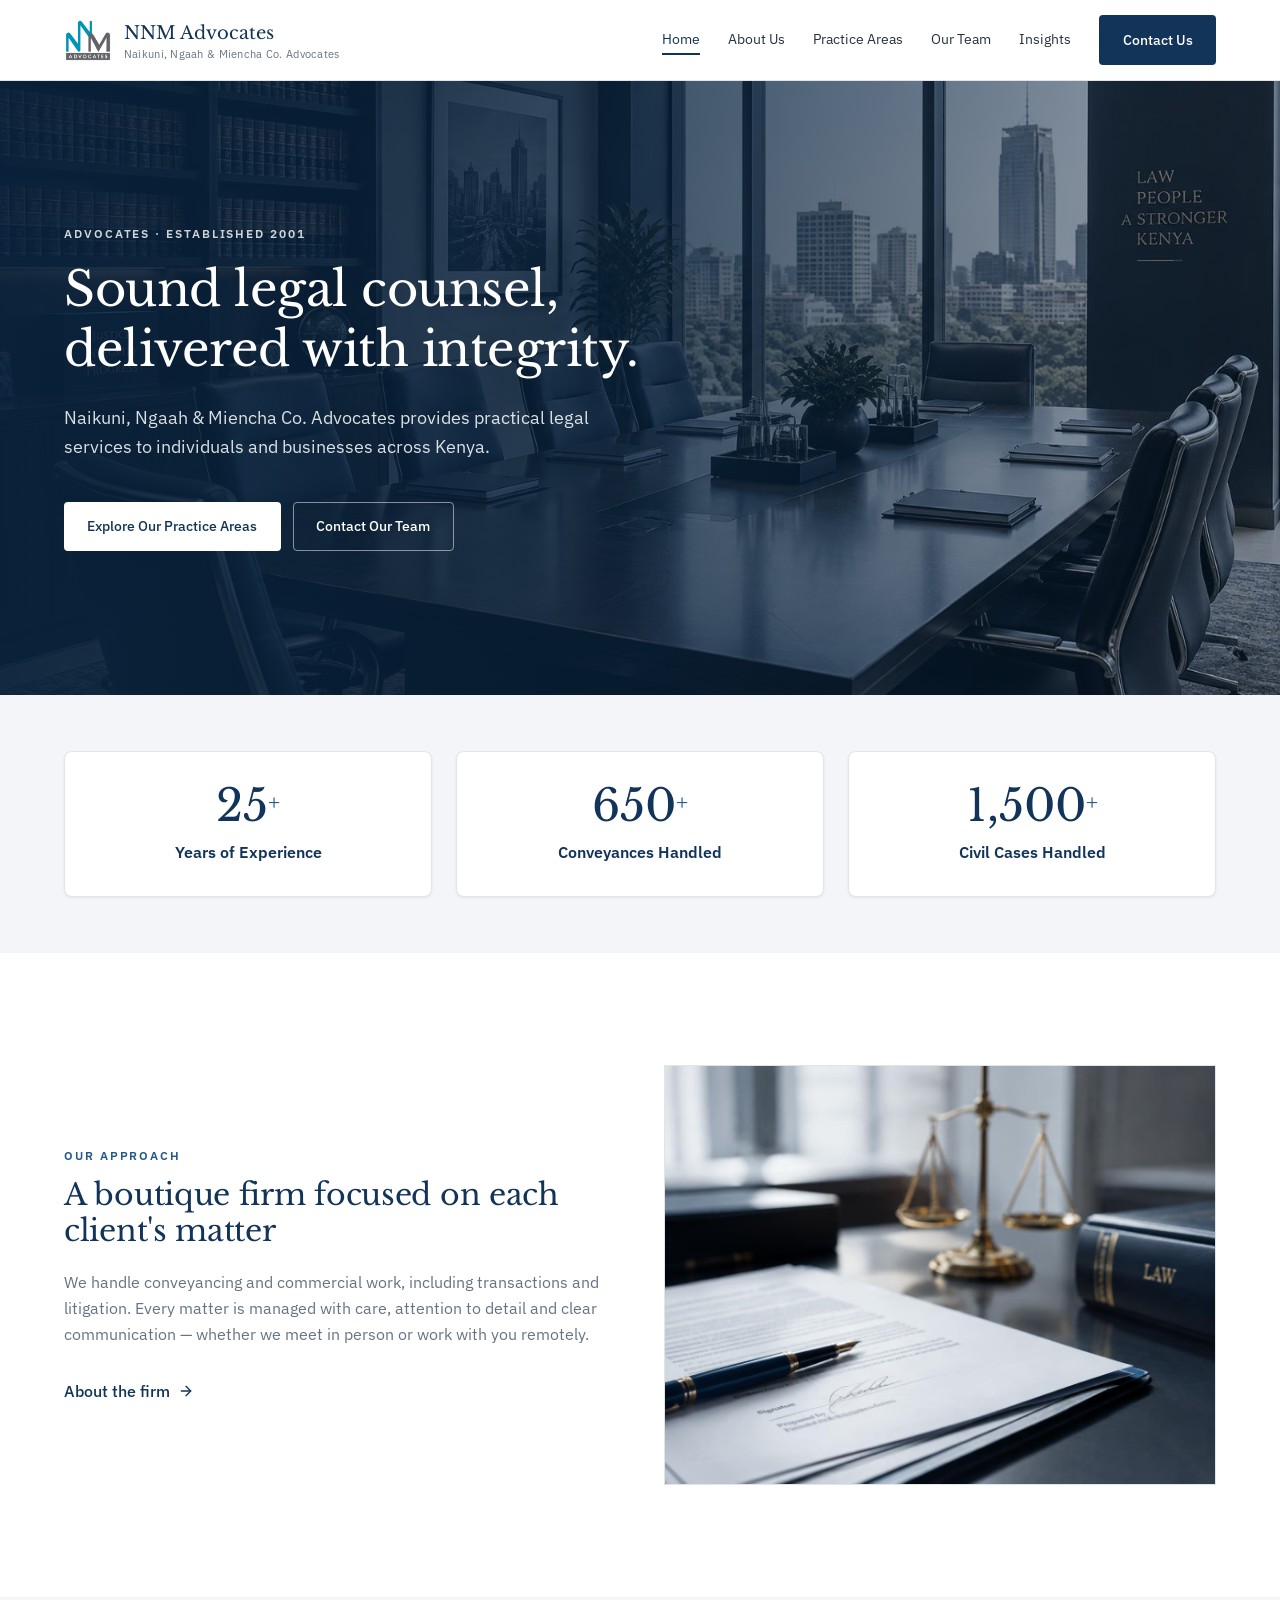
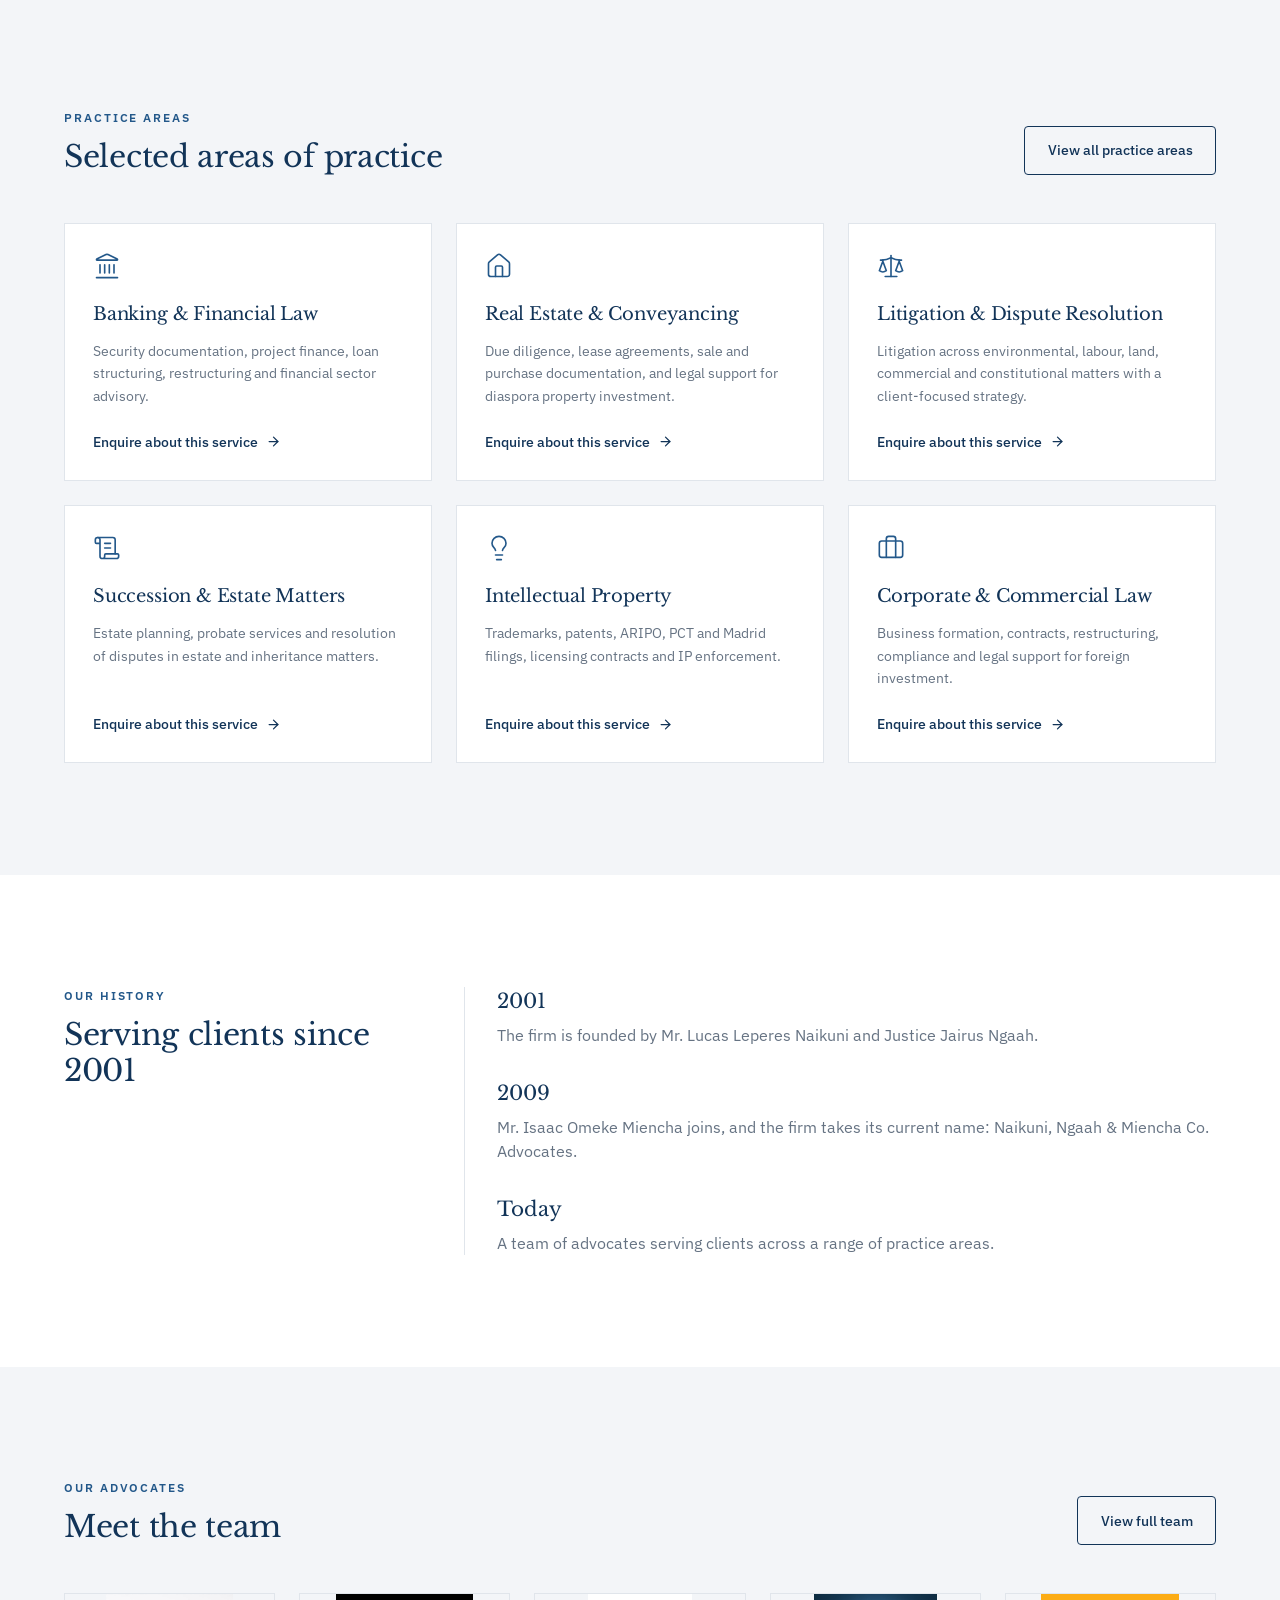
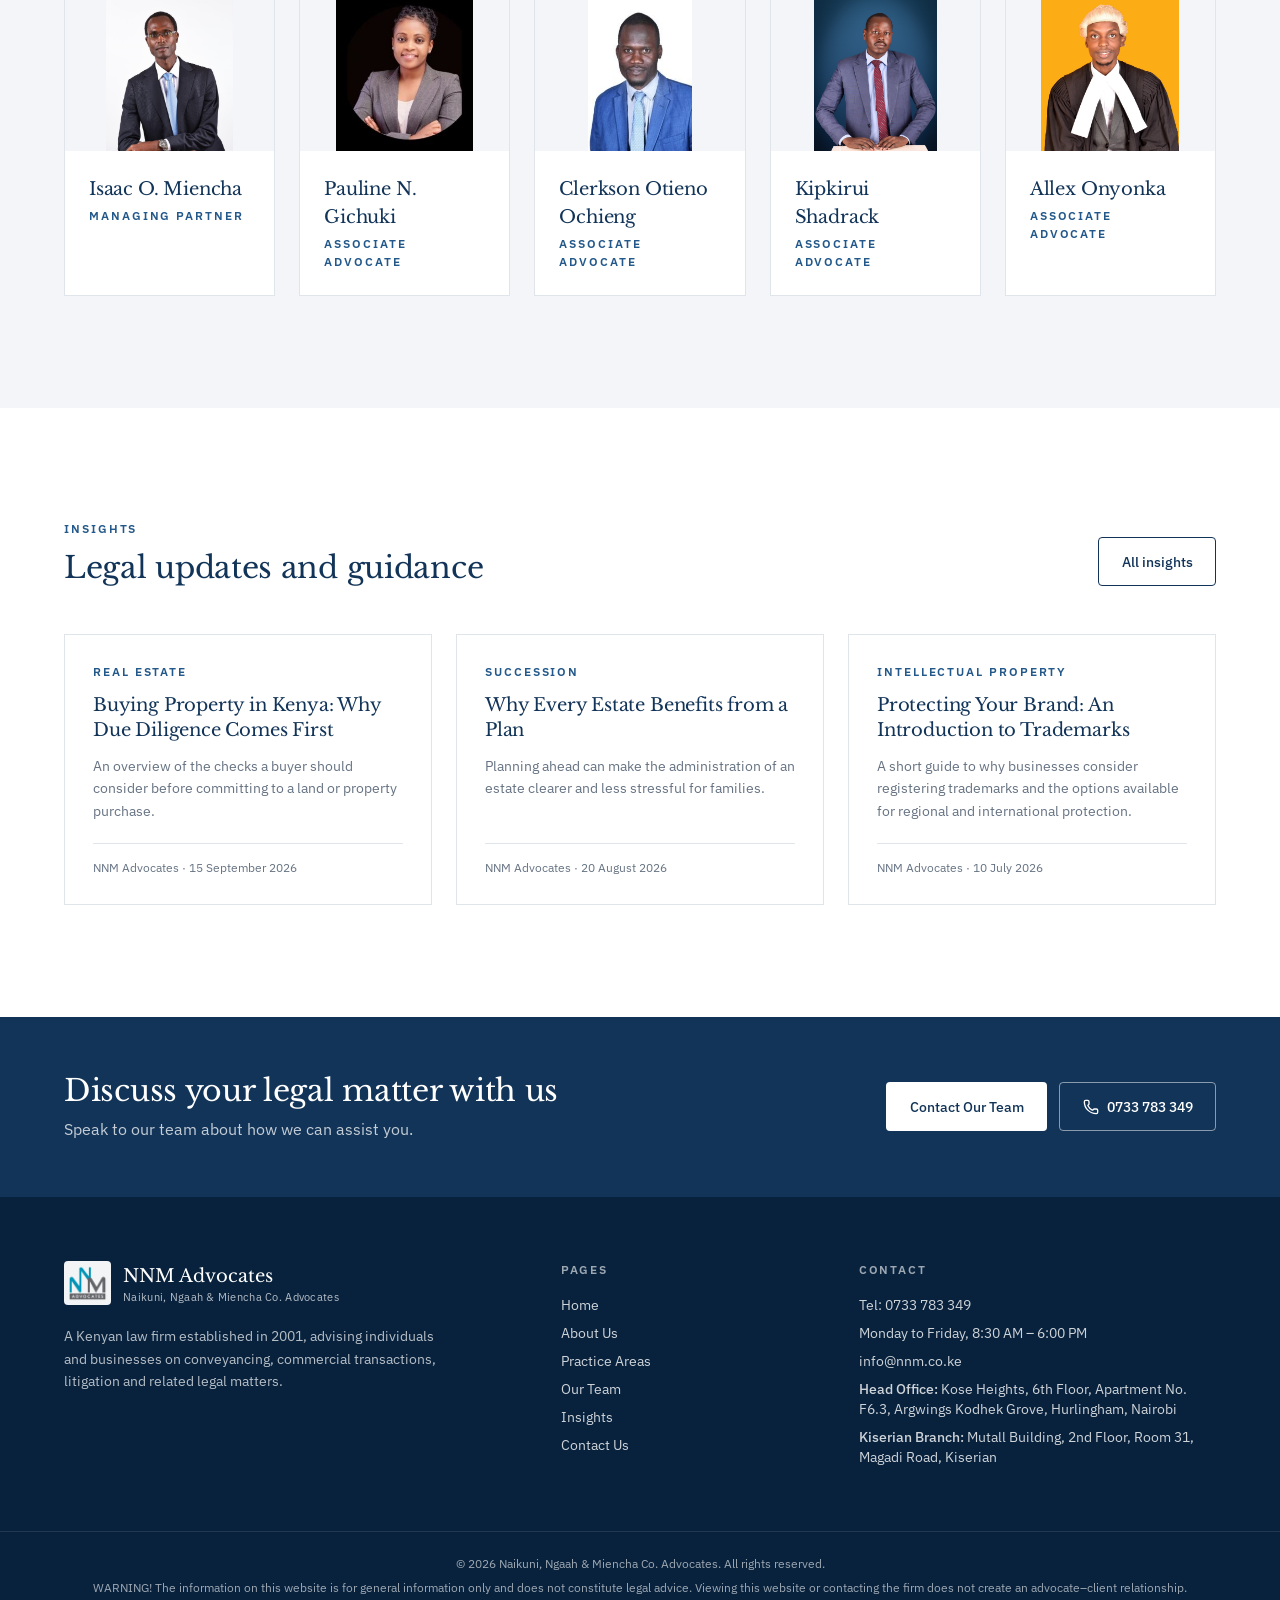
==== commit 1596efb7: "centered the footer" ====
--- a/index.html
+++ b/index.html
@@ -1 +1,1431 @@
-<!DOCTYPE html><html lang="en-KE" data-tsd-source="/src/routes/__root.tsx:81:5"><head data-tsd-source="/src/routes/__root.tsx:82:7"><meta charset="utf-8"><meta name="viewport" content="width=device-width, initial-scale=1"><title>NNM Advocates | Naikuni, Ngaah &amp; Miencha Co. Advocates, Kenya</title><meta name="description" content="Kenyan law firm established in 2001, advising on conveyancing, banking, corporate, litigation and succession matters."><meta property="og:title" content="NNM Advocates | Naikuni, Ngaah &amp; Miencha Co. Advocates, Kenya"><meta property="og:description" content="Kenyan law firm established in 2001, advising on conveyancing, banking, corporate, litigation and succession matters."><meta property="og:type" content="website"><meta name="twitter:card" content="summary_large_image"><link rel="icon" type="image/png" href="favicon.png"><link rel="preconnect" href="https://fonts.googleapis.com"><link rel="preconnect" href="https://fonts.gstatic.com" crossorigin="anonymous"><link rel="preconnect" href="https://fonts.googleapis.com"><link rel="stylesheet" href="https://fonts.googleapis.com/css2?family=IBM+Plex+Sans:wght@400;500;600&family=Libre+Baskerville:wght@400;700&display=swap"><link rel="stylesheet" href="css/styles.css"></head><body data-tsd-source="/src/routes/__root.tsx:85:7"><a href="#main" class="sr-only focus:not-sr-only focus:absolute focus:left-4 focus:top-4 focus:z-50 btn btn-primary" data-tsd-source="/src/routes/__root.tsx:86:9">Skip to content</a><header class="sticky top-0 z-40 border-b bg-background/95 backdrop-blur" data-tsd-source="/src/components/site/SiteChrome.tsx:29:5"><div class="container-site flex h-20 items-center justify-between gap-6" data-tsd-source="/src/components/site/SiteChrome.tsx:30:7"><a aria-label="NNM Advocates — home" data-tsd-source="/src/components/site/SiteChrome.tsx:31:9" class="active" href="index.html" data-status="active" aria-current="page"><span class="flex items-center gap-3" data-tsd-source="/src/components/site/SiteChrome.tsx:9:5"><img src="assets/402fb3a4.png" alt="NNM Advocates logo" class="h-11 w-auto " data-tsd-source="/src/components/site/SiteChrome.tsx:10:7"><span class="leading-tight" data-tsd-source="/src/components/site/SiteChrome.tsx:15:7"><span class="block font-serif text-lg text-navy" data-tsd-source="/src/components/site/SiteChrome.tsx:16:9">NNM Advocates</span><span class="hidden text-[0.7rem] tracking-wide sm:block text-muted-foreground" data-tsd-source="/src/components/site/SiteChrome.tsx:17:9">Naikuni, Ngaah &amp; Miencha Co. Advocates</span></span></span></a><nav aria-label="Main" class="hidden items-center gap-7 lg:flex" data-tsd-source="/src/components/site/SiteChrome.tsx:34:9"><a class="border-b-2 border-transparent py-1 text-sm text-charcoal transition-colors hover:text-navy data-[status=active]:border-navy data-[status=active]:text-navy active" data-tsd-source="/src/components/site/SiteChrome.tsx:36:13" href="index.html" data-status="active" aria-current="page">Home</a><a class="border-b-2 border-transparent py-1 text-sm text-charcoal transition-colors hover:text-navy data-[status=active]:border-navy data-[status=active]:text-navy" data-tsd-source="/src/components/site/SiteChrome.tsx:36:13" href="about.html">About Us</a><a class="border-b-2 border-transparent py-1 text-sm text-charcoal transition-colors hover:text-navy data-[status=active]:border-navy data-[status=active]:text-navy" data-tsd-source="/src/components/site/SiteChrome.tsx:36:13" href="practice-areas.html">Practice Areas</a><a class="border-b-2 border-transparent py-1 text-sm text-charcoal transition-colors hover:text-navy data-[status=active]:border-navy data-[status=active]:text-navy" data-tsd-source="/src/components/site/SiteChrome.tsx:36:13" href="our-team.html">Our Team</a><a class="border-b-2 border-transparent py-1 text-sm text-charcoal transition-colors hover:text-navy data-[status=active]:border-navy data-[status=active]:text-navy" data-tsd-source="/src/components/site/SiteChrome.tsx:36:13" href="insights.html">Insights</a><a class="btn btn-primary" data-tsd-source="/src/components/site/SiteChrome.tsx:45:11" href="contact.html">Contact Us</a></nav><button type="button" class="p-2 text-navy lg:hidden" aria-expanded="false" aria-controls="mobile-nav" aria-label="Open menu" data-tsd-source="/src/components/site/SiteChrome.tsx:47:9"><svg xmlns="http://www.w3.org/2000/svg" width="24" height="24" viewBox="0 0 24 24" fill="none" stroke="currentColor" stroke-width="2" stroke-linecap="round" stroke-linejoin="round" class="lucide lucide-menu" aria-hidden="true" data-tsd-source="/src/components/site/SiteChrome.tsx:55:27"><path d="M4 5h16"></path><path d="M4 12h16"></path><path d="M4 19h16"></path></svg></button></div></header><main id="main" data-tsd-source="/src/routes/__root.tsx:90:9"><!--$--><section class="relative isolate overflow-hidden" data-tsd-source="/src/routes/index.tsx:22:7"><img src="assets/ae0141b9.jpg" alt="Boardroom with law books overlooking the city" width="1600" height="1008" class="absolute inset-0 -z-10 h-full w-full object-cover" data-tsd-source="/src/routes/index.tsx:23:9"><div class="hero-overlay absolute inset-0 -z-10" data-tsd-source="/src/routes/index.tsx:25:9"></div><div class="container-site py-24 md:py-36" data-tsd-source="/src/routes/index.tsx:26:9"><p class="eyebrow text-primary-foreground/80" data-tsd-source="/src/routes/index.tsx:27:11">Advocates · Established <!-- -->2001</p><h1 class="mt-4 max-w-2xl text-4xl leading-tight text-primary-foreground md:text-5xl" data-tsd-source="/src/routes/index.tsx:28:11">Sound legal counsel, delivered with integrity.</h1><p class="mt-6 max-w-xl text-lg leading-relaxed text-primary-foreground/85" data-tsd-source="/src/routes/index.tsx:31:11">Naikuni, Ngaah &amp; Miencha Co. Advocates provides practical legal services to individuals and businesses across Kenya.</p><div class="mt-10 flex flex-wrap gap-3" data-tsd-source="/src/routes/index.tsx:35:11"><a class="btn btn-light" data-tsd-source="/src/routes/index.tsx:36:13" href="practice-areas.html">Explore Our Practice Areas</a><a class="btn btn-ghost-light" data-tsd-source="/src/routes/index.tsx:37:13" href="contact.html">Contact Our Team</a></div></div></section><section aria-label="Firm track record" class="bg-surface" style="padding:56px 0"><div class="container-site" style="display:grid;gap:24px;grid-template-columns:repeat(auto-fit,minmax(220px,1fr))"><div style="background:#fff;border:1px solid #E1E6EC;border-radius:8px;padding:32px 24px;text-align:center;box-shadow:0 1px 3px rgba(18,52,90,.08)"><div style="font-family:'Libre Baskerville',serif;font-size:2.75rem;color:#12345A;line-height:1">25<sup style="color:#245B8F;font-size:.5em">+</sup></div><div style="margin-top:12px;font-weight:600;color:#12345A">Years of Experience</div></div><div style="background:#fff;border:1px solid #E1E6EC;border-radius:8px;padding:32px 24px;text-align:center;box-shadow:0 1px 3px rgba(18,52,90,.08)"><div style="font-family:'Libre Baskerville',serif;font-size:2.75rem;color:#12345A;line-height:1">650<sup style="color:#245B8F;font-size:.5em">+</sup></div><div style="margin-top:12px;font-weight:600;color:#12345A">Conveyances Handled</div></div><div style="background:#fff;border:1px solid #E1E6EC;border-radius:8px;padding:32px 24px;text-align:center;box-shadow:0 1px 3px rgba(18,52,90,.08)"><div style="font-family:'Libre Baskerville',serif;font-size:2.75rem;color:#12345A;line-height:1">1,500<sup style="color:#245B8F;font-size:.5em">+</sup></div><div style="margin-top:12px;font-weight:600;color:#12345A">Civil Cases Handled</div></div></div></section><section class="container-site grid gap-12 py-20 md:grid-cols-2 md:items-center md:py-28" data-tsd-source="/src/routes/index.tsx:42:7"><div data-tsd-source="/src/routes/index.tsx:43:9"><p class="eyebrow" data-tsd-source="/src/routes/index.tsx:44:11">Our approach</p><h2 class="mt-3 text-3xl" data-tsd-source="/src/routes/index.tsx:45:11">A boutique firm focused on each client's matter</h2><p class="mt-5 leading-relaxed text-muted-foreground" data-tsd-source="/src/routes/index.tsx:46:11">We handle conveyancing and commercial work, including transactions and litigation. Every matter is managed with care, attention to detail and clear communication — whether we meet in person or work with you remotely.</p><a class="mt-8 inline-flex items-center gap-2 font-medium text-navy hover:text-blue" data-tsd-source="/src/routes/index.tsx:51:11" href="about.html">About the firm <svg xmlns="http://www.w3.org/2000/svg" width="16" height="16" viewBox="0 0 24 24" fill="none" stroke="currentColor" stroke-width="2" stroke-linecap="round" stroke-linejoin="round" class="lucide lucide-arrow-right" aria-hidden="true" data-tsd-source="/src/routes/index.tsx:52:28"><path d="M5 12h14"></path><path d="m12 5 7 7-7 7"></path></svg></a></div><img src="assets/681ced84.jpg" alt="Signed legal documents and a fountain pen on a desk" width="1200" height="912" loading="lazy" class="w-full border object-cover" data-tsd-source="/src/routes/index.tsx:55:9"></section><section class="bg-surface py-20 md:py-28" data-tsd-source="/src/routes/index.tsx:59:7"><div class="container-site" data-tsd-source="/src/routes/index.tsx:60:9"><div class="flex flex-wrap items-end justify-between gap-4" data-tsd-source="/src/routes/index.tsx:61:11"><div data-tsd-source="/src/routes/index.tsx:62:13"><p class="eyebrow" data-tsd-source="/src/routes/index.tsx:63:15">Practice areas</p><h2 class="mt-3 text-3xl" data-tsd-source="/src/routes/index.tsx:64:15">Selected areas of practice</h2></div><a class="btn btn-outline" data-tsd-source="/src/routes/index.tsx:66:13" href="practice-areas.html">View all practice areas</a></div><div class="mt-12 grid gap-6 sm:grid-cols-2 lg:grid-cols-3" data-tsd-source="/src/routes/index.tsx:68:11"><article class="flex h-full flex-col border bg-card p-7 transition-shadow hover:shadow-soft" data-tsd-source="/src/components/site/Cards.tsx:8:5"><svg xmlns="http://www.w3.org/2000/svg" width="28" height="28" viewBox="0 0 24 24" fill="none" stroke="currentColor" stroke-width="1.4" stroke-linecap="round" stroke-linejoin="round" class="lucide lucide-landmark text-blue" aria-hidden="true" data-tsd-source="/src/components/site/Cards.tsx:9:7"><path d="M10 18v-7"></path><path d="M11.12 2.198a2 2 0 0 1 1.76.006l7.866 3.847c.476.233.31.949-.22.949H3.474c-.53 0-.695-.716-.22-.949z"></path><path d="M14 18v-7"></path><path d="M18 18v-7"></path><path d="M3 22h18"></path><path d="M6 18v-7"></path></svg><h3 class="mt-5 text-lg" data-tsd-source="/src/components/site/Cards.tsx:10:7">Banking &amp; Financial Law</h3><p class="mt-3 flex-1 text-sm leading-relaxed text-muted-foreground" data-tsd-source="/src/components/site/Cards.tsx:11:7">Security documentation, project finance, loan structuring, restructuring and financial sector advisory.</p><a class="mt-6 inline-flex items-center gap-2 text-sm font-medium text-navy hover:text-blue" data-tsd-source="/src/components/site/Cards.tsx:13:9" href="contact.html?topic=Banking+%26+Financial+Law">Enquire about this service <svg xmlns="http://www.w3.org/2000/svg" width="15" height="15" viewBox="0 0 24 24" fill="none" stroke="currentColor" stroke-width="2" stroke-linecap="round" stroke-linejoin="round" class="lucide lucide-arrow-right" aria-hidden="true" data-tsd-source="/src/components/site/Cards.tsx:18:38"><path d="M5 12h14"></path><path d="m12 5 7 7-7 7"></path></svg></a></article><article class="flex h-full flex-col border bg-card p-7 transition-shadow hover:shadow-soft" data-tsd-source="/src/components/site/Cards.tsx:8:5"><svg xmlns="http://www.w3.org/2000/svg" width="28" height="28" viewBox="0 0 24 24" fill="none" stroke="currentColor" stroke-width="1.4" stroke-linecap="round" stroke-linejoin="round" class="lucide lucide-house text-blue" aria-hidden="true" data-tsd-source="/src/components/site/Cards.tsx:9:7"><path d="M15 21v-8a1 1 0 0 0-1-1h-4a1 1 0 0 0-1 1v8"></path><path d="M3 10a2 2 0 0 1 .709-1.528l7-6a2 2 0 0 1 2.582 0l7 6A2 2 0 0 1 21 10v9a2 2 0 0 1-2 2H5a2 2 0 0 1-2-2z"></path></svg><h3 class="mt-5 text-lg" data-tsd-source="/src/components/site/Cards.tsx:10:7">Real Estate &amp; Conveyancing</h3><p class="mt-3 flex-1 text-sm leading-relaxed text-muted-foreground" data-tsd-source="/src/components/site/Cards.tsx:11:7">Due diligence, lease agreements, sale and purchase documentation, and legal support for diaspora property investment.</p><a class="mt-6 inline-flex items-center gap-2 text-sm font-medium text-navy hover:text-blue" data-tsd-source="/src/components/site/Cards.tsx:13:9" href="contact.html?topic=Real+Estate+%26+Conveyancing">Enquire about this service <svg xmlns="http://www.w3.org/2000/svg" width="15" height="15" viewBox="0 0 24 24" fill="none" stroke="currentColor" stroke-width="2" stroke-linecap="round" stroke-linejoin="round" class="lucide lucide-arrow-right" aria-hidden="true" data-tsd-source="/src/components/site/Cards.tsx:18:38"><path d="M5 12h14"></path><path d="m12 5 7 7-7 7"></path></svg></a></article><article class="flex h-full flex-col border bg-card p-7 transition-shadow hover:shadow-soft" data-tsd-source="/src/components/site/Cards.tsx:8:5"><svg xmlns="http://www.w3.org/2000/svg" width="28" height="28" viewBox="0 0 24 24" fill="none" stroke="currentColor" stroke-width="1.4" stroke-linecap="round" stroke-linejoin="round" class="lucide lucide-scale text-blue" aria-hidden="true" data-tsd-source="/src/components/site/Cards.tsx:9:7"><path d="M12 3v18"></path><path d="m19 8 3 8a5 5 0 0 1-6 0zV7"></path><path d="M3 7h1a17 17 0 0 0 8-2 17 17 0 0 0 8 2h1"></path><path d="m5 8 3 8a5 5 0 0 1-6 0zV7"></path><path d="M7 21h10"></path></svg><h3 class="mt-5 text-lg" data-tsd-source="/src/components/site/Cards.tsx:10:7">Litigation &amp; Dispute Resolution</h3><p class="mt-3 flex-1 text-sm leading-relaxed text-muted-foreground" data-tsd-source="/src/components/site/Cards.tsx:11:7">Litigation across environmental, labour, land, commercial and constitutional matters with a client-focused strategy.</p><a class="mt-6 inline-flex items-center gap-2 text-sm font-medium text-navy hover:text-blue" data-tsd-source="/src/components/site/Cards.tsx:13:9" href="contact.html?topic=Litigation+%26+Dispute+Resolution">Enquire about this service <svg xmlns="http://www.w3.org/2000/svg" width="15" height="15" viewBox="0 0 24 24" fill="none" stroke="currentColor" stroke-width="2" stroke-linecap="round" stroke-linejoin="round" class="lucide lucide-arrow-right" aria-hidden="true" data-tsd-source="/src/components/site/Cards.tsx:18:38"><path d="M5 12h14"></path><path d="m12 5 7 7-7 7"></path></svg></a></article><article class="flex h-full flex-col border bg-card p-7 transition-shadow hover:shadow-soft" data-tsd-source="/src/components/site/Cards.tsx:8:5"><svg xmlns="http://www.w3.org/2000/svg" width="28" height="28" viewBox="0 0 24 24" fill="none" stroke="currentColor" stroke-width="1.4" stroke-linecap="round" stroke-linejoin="round" class="lucide lucide-scroll-text text-blue" aria-hidden="true" data-tsd-source="/src/components/site/Cards.tsx:9:7"><path d="M15 12h-5"></path><path d="M15 8h-5"></path><path d="M19 17V5a2 2 0 0 0-2-2H4"></path><path d="M8 21h12a2 2 0 0 0 2-2v-1a1 1 0 0 0-1-1H11a1 1 0 0 0-1 1v1a2 2 0 1 1-4 0V5a2 2 0 1 0-4 0v2a1 1 0 0 0 1 1h3"></path></svg><h3 class="mt-5 text-lg" data-tsd-source="/src/components/site/Cards.tsx:10:7">Succession &amp; Estate Matters</h3><p class="mt-3 flex-1 text-sm leading-relaxed text-muted-foreground" data-tsd-source="/src/components/site/Cards.tsx:11:7">Estate planning, probate services and resolution of disputes in estate and inheritance matters.</p><a class="mt-6 inline-flex items-center gap-2 text-sm font-medium text-navy hover:text-blue" data-tsd-source="/src/components/site/Cards.tsx:13:9" href="contact.html?topic=Succession+%26+Estate+Matters">Enquire about this service <svg xmlns="http://www.w3.org/2000/svg" width="15" height="15" viewBox="0 0 24 24" fill="none" stroke="currentColor" stroke-width="2" stroke-linecap="round" stroke-linejoin="round" class="lucide lucide-arrow-right" aria-hidden="true" data-tsd-source="/src/components/site/Cards.tsx:18:38"><path d="M5 12h14"></path><path d="m12 5 7 7-7 7"></path></svg></a></article><article class="flex h-full flex-col border bg-card p-7 transition-shadow hover:shadow-soft" data-tsd-source="/src/components/site/Cards.tsx:8:5"><svg xmlns="http://www.w3.org/2000/svg" width="28" height="28" viewBox="0 0 24 24" fill="none" stroke="currentColor" stroke-width="1.4" stroke-linecap="round" stroke-linejoin="round" class="lucide lucide-lightbulb text-blue" aria-hidden="true" data-tsd-source="/src/components/site/Cards.tsx:9:7"><path d="M15 14c.2-1 .7-1.7 1.5-2.5 1-.9 1.5-2.2 1.5-3.5A6 6 0 0 0 6 8c0 1 .2 2.2 1.5 3.5.7.7 1.3 1.5 1.5 2.5"></path><path d="M9 18h6"></path><path d="M10 22h4"></path></svg><h3 class="mt-5 text-lg" data-tsd-source="/src/components/site/Cards.tsx:10:7">Intellectual Property</h3><p class="mt-3 flex-1 text-sm leading-relaxed text-muted-foreground" data-tsd-source="/src/components/site/Cards.tsx:11:7">Trademarks, patents, ARIPO, PCT and Madrid filings, licensing contracts and IP enforcement.</p><a class="mt-6 inline-flex items-center gap-2 text-sm font-medium text-navy hover:text-blue" data-tsd-source="/src/components/site/Cards.tsx:13:9" href="contact.html?topic=Intellectual+Property">Enquire about this service <svg xmlns="http://www.w3.org/2000/svg" width="15" height="15" viewBox="0 0 24 24" fill="none" stroke="currentColor" stroke-width="2" stroke-linecap="round" stroke-linejoin="round" class="lucide lucide-arrow-right" aria-hidden="true" data-tsd-source="/src/components/site/Cards.tsx:18:38"><path d="M5 12h14"></path><path d="m12 5 7 7-7 7"></path></svg></a></article><article class="flex h-full flex-col border bg-card p-7 transition-shadow hover:shadow-soft" data-tsd-source="/src/components/site/Cards.tsx:8:5"><svg xmlns="http://www.w3.org/2000/svg" width="28" height="28" viewBox="0 0 24 24" fill="none" stroke="currentColor" stroke-width="1.4" stroke-linecap="round" stroke-linejoin="round" class="lucide lucide-briefcase text-blue" aria-hidden="true" data-tsd-source="/src/components/site/Cards.tsx:9:7"><path d="M16 20V4a2 2 0 0 0-2-2h-4a2 2 0 0 0-2 2v16"></path><rect width="20" height="14" x="2" y="6" rx="2"></rect></svg><h3 class="mt-5 text-lg" data-tsd-source="/src/components/site/Cards.tsx:10:7">Corporate &amp; Commercial Law</h3><p class="mt-3 flex-1 text-sm leading-relaxed text-muted-foreground" data-tsd-source="/src/components/site/Cards.tsx:11:7">Business formation, contracts, restructuring, compliance and legal support for foreign investment.</p><a class="mt-6 inline-flex items-center gap-2 text-sm font-medium text-navy hover:text-blue" data-tsd-source="/src/components/site/Cards.tsx:13:9" href="contact.html?topic=Corporate+%26+Commercial+Law">Enquire about this service <svg xmlns="http://www.w3.org/2000/svg" width="15" height="15" viewBox="0 0 24 24" fill="none" stroke="currentColor" stroke-width="2" stroke-linecap="round" stroke-linejoin="round" class="lucide lucide-arrow-right" aria-hidden="true" data-tsd-source="/src/components/site/Cards.tsx:18:38"><path d="M5 12h14"></path><path d="m12 5 7 7-7 7"></path></svg></a></article></div></div></section><section class="container-site py-20 md:py-28" data-tsd-source="/src/routes/index.tsx:74:7"><div class="grid gap-12 md:grid-cols-3" data-tsd-source="/src/routes/index.tsx:75:9"><div data-tsd-source="/src/routes/index.tsx:76:11"><p class="eyebrow" data-tsd-source="/src/routes/index.tsx:77:13">Our history</p><h2 class="mt-3 text-3xl" data-tsd-source="/src/routes/index.tsx:78:13">Serving clients since <!-- -->2001</h2></div><ol class="space-y-8 border-l pl-8 md:col-span-2" data-tsd-source="/src/routes/index.tsx:80:11"><li data-tsd-source="/src/routes/index.tsx:81:13"><p class="font-serif text-xl text-navy" data-tsd-source="/src/routes/index.tsx:82:15">2001</p><p class="mt-2 text-muted-foreground" data-tsd-source="/src/routes/index.tsx:83:15">The firm is founded by Mr. Lucas Leperes Naikuni and Justice Jairus Ngaah.</p></li><li data-tsd-source="/src/routes/index.tsx:85:13"><p class="font-serif text-xl text-navy" data-tsd-source="/src/routes/index.tsx:86:15">2009</p><p class="mt-2 text-muted-foreground" data-tsd-source="/src/routes/index.tsx:87:15">Mr. Isaac Omeke Miencha joins, and the firm takes its current name: Naikuni, Ngaah &amp; Miencha Co. Advocates.</p></li><li data-tsd-source="/src/routes/index.tsx:89:13"><p class="font-serif text-xl text-navy" data-tsd-source="/src/routes/index.tsx:90:15">Today</p><p class="mt-2 text-muted-foreground" data-tsd-source="/src/routes/index.tsx:91:15">A team of advocates serving clients across a range of practice areas.</p></li></ol></div></section><section class="bg-surface py-20 md:py-28" data-tsd-source="/src/routes/index.tsx:97:7"><div class="container-site" data-tsd-source="/src/routes/index.tsx:98:9"><div class="flex flex-wrap items-end justify-between gap-4" data-tsd-source="/src/routes/index.tsx:99:11"><div data-tsd-source="/src/routes/index.tsx:100:13"><p class="eyebrow" data-tsd-source="/src/routes/index.tsx:101:15">Our advocates</p><h2 class="mt-3 text-3xl" data-tsd-source="/src/routes/index.tsx:102:15">Meet the team</h2></div><a class="btn btn-outline" data-tsd-source="/src/routes/index.tsx:104:13" href="our-team.html">View full team</a></div><div class="mt-12 grid gap-6 sm:grid-cols-2 lg:grid-cols-5" data-tsd-source="/src/routes/index.tsx:106:11"><article class="flex h-full flex-col border bg-card" data-tsd-source="/src/components/site/Cards.tsx:27:5"><div class="aspect-[4/3] bg-surface" style="overflow:hidden"><img src="assets/isaac-o-miencha.jpg" alt="Isaac O. Miencha" loading="lazy" style="display:block;width:100%;height:100%;object-fit:contain"></div><div class="flex flex-1 flex-col p-6" data-tsd-source="/src/components/site/Cards.tsx:31:7"><h3 class="text-lg" data-tsd-source="/src/components/site/Cards.tsx:32:9">Isaac O. Miencha</h3><p class="eyebrow mt-1" data-tsd-source="/src/components/site/Cards.tsx:33:9">Managing Partner</p></div></article><article class="flex h-full flex-col border bg-card" data-tsd-source="/src/components/site/Cards.tsx:27:5"><div class="aspect-[4/3] bg-surface" style="overflow:hidden"><img src="assets/pauline-n-gichuki.jpg" alt="Pauline N. Gichuki" loading="lazy" style="display:block;width:100%;height:100%;object-fit:contain"></div><div class="flex flex-1 flex-col p-6" data-tsd-source="/src/components/site/Cards.tsx:31:7"><h3 class="text-lg" data-tsd-source="/src/components/site/Cards.tsx:32:9">Pauline N. Gichuki</h3><p class="eyebrow mt-1" data-tsd-source="/src/components/site/Cards.tsx:33:9">Associate Advocate</p></div></article><article class="flex h-full flex-col border bg-card" data-tsd-source="/src/components/site/Cards.tsx:27:5"><div class="aspect-[4/3] bg-surface" style="overflow:hidden"><img src="assets/clerkson-otieno-ochieng.jpg" alt="Clerkson Otieno Ochieng" loading="lazy" style="display:block;width:100%;height:100%;object-fit:contain"></div><div class="flex flex-1 flex-col p-6" data-tsd-source="/src/components/site/Cards.tsx:31:7"><h3 class="text-lg" data-tsd-source="/src/components/site/Cards.tsx:32:9">Clerkson Otieno Ochieng</h3><p class="eyebrow mt-1" data-tsd-source="/src/components/site/Cards.tsx:33:9">Associate Advocate</p></div></article><article class="flex h-full flex-col border bg-card" data-tsd-source="/src/components/site/Cards.tsx:27:5"><div class="aspect-[4/3] bg-surface" style="overflow:hidden"><img src="assets/kipkirui-shadrack.jpg" alt="Kipkirui Shadrack" loading="lazy" style="display:block;width:100%;height:100%;object-fit:contain"></div><div class="flex flex-1 flex-col p-6" data-tsd-source="/src/components/site/Cards.tsx:31:7"><h3 class="text-lg" data-tsd-source="/src/components/site/Cards.tsx:32:9">Kipkirui Shadrack</h3><p class="eyebrow mt-1" data-tsd-source="/src/components/site/Cards.tsx:33:9">Associate Advocate</p></div></article><article class="flex h-full flex-col border bg-card" data-tsd-source="/src/components/site/Cards.tsx:27:5"><div class="aspect-[4/3] bg-surface" style="overflow:hidden"><img src="assets/allex-onyonka.jpg" alt="Allex Onyonka" loading="lazy" style="display:block;width:100%;height:100%;object-fit:contain"></div><div class="flex flex-1 flex-col p-6" data-tsd-source="/src/components/site/Cards.tsx:31:7"><h3 class="text-lg" data-tsd-source="/src/components/site/Cards.tsx:32:9">Allex Onyonka</h3><p class="eyebrow mt-1" data-tsd-source="/src/components/site/Cards.tsx:33:9">Associate Advocate</p></div></article></div></div></section><section class="container-site py-20 md:py-28" data-tsd-source="/src/routes/index.tsx:112:7"><div class="flex flex-wrap items-end justify-between gap-4" data-tsd-source="/src/routes/index.tsx:113:9"><div data-tsd-source="/src/routes/index.tsx:114:11"><p class="eyebrow" data-tsd-source="/src/routes/index.tsx:115:13">Insights</p><h2 class="mt-3 text-3xl" data-tsd-source="/src/routes/index.tsx:116:13">Legal updates and guidance</h2></div><a class="btn btn-outline" data-tsd-source="/src/routes/index.tsx:118:11" href="insights.html">All insights</a></div><div class="mt-12 grid gap-6 md:grid-cols-3" data-tsd-source="/src/routes/index.tsx:120:9"><article class="flex h-full flex-col border bg-card p-7 transition-shadow hover:shadow-soft" data-tsd-source="/src/components/site/Cards.tsx:51:5"><p class="eyebrow" data-tsd-source="/src/components/site/Cards.tsx:52:7">Real Estate</p><h3 class="mt-3 text-lg leading-snug" data-tsd-source="/src/components/site/Cards.tsx:53:7"><a class="hover:text-blue" data-tsd-source="/src/components/site/Cards.tsx:54:9" href="insights/buying-property-in-kenya-due-diligence.html">Buying Property in Kenya: Why Due Diligence Comes First</a></h3><p class="mt-3 flex-1 text-sm leading-relaxed text-muted-foreground" data-tsd-source="/src/components/site/Cards.tsx:56:7">An overview of the checks a buyer should consider before committing to a land or property purchase.</p><p class="mt-5 border-t pt-4 text-xs text-muted-foreground" data-tsd-source="/src/components/site/Cards.tsx:57:7">NNM Advocates<!-- --> · <time datetime="2026-09-15" data-tsd-source="/src/components/site/Cards.tsx:58:28">15 September 2026</time></p></article><article class="flex h-full flex-col border bg-card p-7 transition-shadow hover:shadow-soft" data-tsd-source="/src/components/site/Cards.tsx:51:5"><p class="eyebrow" data-tsd-source="/src/components/site/Cards.tsx:52:7">Succession</p><h3 class="mt-3 text-lg leading-snug" data-tsd-source="/src/components/site/Cards.tsx:53:7"><a class="hover:text-blue" data-tsd-source="/src/components/site/Cards.tsx:54:9" href="insights/why-every-estate-needs-a-plan.html">Why Every Estate Benefits from a Plan</a></h3><p class="mt-3 flex-1 text-sm leading-relaxed text-muted-foreground" data-tsd-source="/src/components/site/Cards.tsx:56:7">Planning ahead can make the administration of an estate clearer and less stressful for families.</p><p class="mt-5 border-t pt-4 text-xs text-muted-foreground" data-tsd-source="/src/components/site/Cards.tsx:57:7">NNM Advocates<!-- --> · <time datetime="2026-08-20" data-tsd-source="/src/components/site/Cards.tsx:58:28">20 August 2026</time></p></article><article class="flex h-full flex-col border bg-card p-7 transition-shadow hover:shadow-soft" data-tsd-source="/src/components/site/Cards.tsx:51:5"><p class="eyebrow" data-tsd-source="/src/components/site/Cards.tsx:52:7">Intellectual Property</p><h3 class="mt-3 text-lg leading-snug" data-tsd-source="/src/components/site/Cards.tsx:53:7"><a class="hover:text-blue" data-tsd-source="/src/components/site/Cards.tsx:54:9" href="insights/protecting-your-brand-trademarks.html">Protecting Your Brand: An Introduction to Trademarks</a></h3><p class="mt-3 flex-1 text-sm leading-relaxed text-muted-foreground" data-tsd-source="/src/components/site/Cards.tsx:56:7">A short guide to why businesses consider registering trademarks and the options available for regional and international protection.</p><p class="mt-5 border-t pt-4 text-xs text-muted-foreground" data-tsd-source="/src/components/site/Cards.tsx:57:7">NNM Advocates<!-- --> · <time datetime="2026-07-10" data-tsd-source="/src/components/site/Cards.tsx:58:28">10 July 2026</time></p></article></div></section><section class="bg-navy text-primary-foreground" data-tsd-source="/src/components/site/SiteChrome.tsx:141:5"><div class="container-site flex flex-col items-start justify-between gap-6 py-14 md:flex-row md:items-center" data-tsd-source="/src/components/site/SiteChrome.tsx:142:7"><div data-tsd-source="/src/components/site/SiteChrome.tsx:143:9"><h2 class="text-2xl text-primary-foreground md:text-3xl" data-tsd-source="/src/components/site/SiteChrome.tsx:144:11">Discuss your legal matter with us</h2><p class="mt-2 max-w-xl text-primary-foreground/75" data-tsd-source="/src/components/site/SiteChrome.tsx:145:11">Speak to our team about how we can assist you.</p></div><div class="flex flex-wrap gap-3" data-tsd-source="/src/components/site/SiteChrome.tsx:147:9"><a class="btn btn-light" data-tsd-source="/src/components/site/SiteChrome.tsx:148:11" href="contact.html">Contact Our Team</a><a href="tel:+254733783349" class="btn btn-ghost-light" data-tsd-source="/src/components/site/SiteChrome.tsx:149:11"><svg xmlns="http://www.w3.org/2000/svg" width="16" height="16" viewBox="0 0 24 24" fill="none" stroke="currentColor" stroke-width="2" stroke-linecap="round" stroke-linejoin="round" class="lucide lucide-phone" aria-hidden="true" data-tsd-source="/src/components/site/SiteChrome.tsx:149:68"><path d="M13.832 16.568a1 1 0 0 0 1.213-.303l.355-.465A2 2 0 0 1 17 15h3a2 2 0 0 1 2 2v3a2 2 0 0 1-2 2A18 18 0 0 1 2 4a2 2 0 0 1 2-2h3a2 2 0 0 1 2 2v3a2 2 0 0 1-.8 1.6l-.468.351a1 1 0 0 0-.292 1.233 14 14 0 0 0 6.392 6.384"></path></svg> <!-- -->0733 783 349</a></div></div></section><!--/$--></main><footer class="bg-navy-deep text-primary-foreground" data-tsd-source="/src/components/site/SiteChrome.tsx:85:5"><div class="container-site grid gap-10 py-16 md:grid-cols-12" data-tsd-source="/src/components/site/SiteChrome.tsx:86:7"><div class="md:col-span-5" data-tsd-source="/src/components/site/SiteChrome.tsx:87:9"><span class="flex items-center gap-3" data-tsd-source="/src/components/site/SiteChrome.tsx:9:5"><img src="assets/402fb3a4.png" alt="NNM Advocates logo" class="h-11 w-auto rounded bg-white/95 p-1" data-tsd-source="/src/components/site/SiteChrome.tsx:10:7"><span class="leading-tight" data-tsd-source="/src/components/site/SiteChrome.tsx:15:7"><span class="block font-serif text-lg text-primary-foreground" data-tsd-source="/src/components/site/SiteChrome.tsx:16:9">NNM Advocates</span><span class="hidden text-[0.7rem] tracking-wide sm:block text-primary-foreground/70" data-tsd-source="/src/components/site/SiteChrome.tsx:17:9">Naikuni, Ngaah &amp; Miencha Co. Advocates</span></span></span><p class="mt-5 max-w-sm text-sm leading-relaxed text-primary-foreground/70" data-tsd-source="/src/components/site/SiteChrome.tsx:89:11">A Kenyan law firm established in <!-- -->2001<!-- -->, advising individuals and businesses on conveyancing, commercial transactions, litigation and related legal matters.</p></div><div class="md:col-span-3" data-tsd-source="/src/components/site/SiteChrome.tsx:94:9"><h2 class="eyebrow text-primary-foreground/60" data-tsd-source="/src/components/site/SiteChrome.tsx:95:11">Pages</h2><ul class="mt-4 space-y-2 text-sm" data-tsd-source="/src/components/site/SiteChrome.tsx:96:11"><li data-tsd-source="/src/components/site/SiteChrome.tsx:98:15"><a class="text-primary-foreground/80 hover:text-primary-foreground active" data-tsd-source="/src/components/site/SiteChrome.tsx:99:17" href="index.html" data-status="active" aria-current="page">Home</a></li><li data-tsd-source="/src/components/site/SiteChrome.tsx:98:15"><a class="text-primary-foreground/80 hover:text-primary-foreground" data-tsd-source="/src/components/site/SiteChrome.tsx:99:17" href="about.html">About Us</a></li><li data-tsd-source="/src/components/site/SiteChrome.tsx:98:15"><a class="text-primary-foreground/80 hover:text-primary-foreground" data-tsd-source="/src/components/site/SiteChrome.tsx:99:17" href="practice-areas.html">Practice Areas</a></li><li data-tsd-source="/src/components/site/SiteChrome.tsx:98:15"><a class="text-primary-foreground/80 hover:text-primary-foreground" data-tsd-source="/src/components/site/SiteChrome.tsx:99:17" href="our-team.html">Our Team</a></li><li data-tsd-source="/src/components/site/SiteChrome.tsx:98:15"><a class="text-primary-foreground/80 hover:text-primary-foreground" data-tsd-source="/src/components/site/SiteChrome.tsx:99:17" href="insights.html">Insights</a></li><li data-tsd-source="/src/components/site/SiteChrome.tsx:98:15"><a class="text-primary-foreground/80 hover:text-primary-foreground" data-tsd-source="/src/components/site/SiteChrome.tsx:99:17" href="contact.html">Contact Us</a></li></ul></div><div class="md:col-span-4" data-tsd-source="/src/components/site/SiteChrome.tsx:104:9"><h2 class="eyebrow text-primary-foreground/60" data-tsd-source="/src/components/site/SiteChrome.tsx:105:11">Contact</h2><ul class="mt-4 space-y-2 text-sm text-primary-foreground/80" data-tsd-source="/src/components/site/SiteChrome.tsx:106:11"><li data-tsd-source="/src/components/site/SiteChrome.tsx:107:13">Tel: <a href="tel:+254733783349" class="hover:text-primary-foreground" data-tsd-source="/src/components/site/SiteChrome.tsx:107:22">0733 783 349</a></li><li data-tsd-source="/src/components/site/SiteChrome.tsx:108:13">Monday to Friday, 8:30 AM – 6:00 PM</li><li><a href="mailto:info@nnm.co.ke" class="hover:text-primary-foreground">info@nnm.co.ke</a></li><li><span class="font-medium">Head Office:</span> Kose Heights, 6th Floor, Apartment No. F6.3, Argwings Kodhek Grove, Hurlingham, Nairobi</li><li><span class="font-medium">Kiserian Branch:</span> Mutall Building, 2nd Floor, Room 31, Magadi Road, Kiserian</li></ul></div></div><div class="border-t border-primary-foreground/10" data-tsd-source="/src/components/site/SiteChrome.tsx:114:7"><div class="container-site space-y-2 py-6 text-xs text-primary-foreground/60" data-tsd-source="/src/components/site/SiteChrome.tsx:115:9"><p data-tsd-source="/src/components/site/SiteChrome.tsx:116:11">© <!-- -->2026<!-- --> <!-- -->Naikuni, Ngaah &amp; Miencha Co. Advocates<!-- -->. All rights reserved.</p><p data-tsd-source="/src/components/site/SiteChrome.tsx:117:11">The information on this website is for general information only and does not constitute legal advice. Viewing this website or contacting the firm does not create an advocate–client relationship.</p></div></div></footer><script src="js/main.js"></script></body></html>+<!doctype html>
+<html lang="en-KE" data-tsd-source="/src/routes/__root.tsx:81:5">
+  <head data-tsd-source="/src/routes/__root.tsx:82:7">
+    <meta charset="utf-8" />
+    <meta name="viewport" content="width=device-width, initial-scale=1" />
+    <title>
+      NNM Advocates | Naikuni, Ngaah &amp; Miencha Co. Advocates, Kenya
+    </title>
+    <meta
+      name="description"
+      content="Kenyan law firm established in 2001, advising on conveyancing, banking, corporate, litigation and succession matters."
+    />
+    <meta
+      property="og:title"
+      content="NNM Advocates | Naikuni, Ngaah &amp; Miencha Co. Advocates, Kenya"
+    />
+    <meta
+      property="og:description"
+      content="Kenyan law firm established in 2001, advising on conveyancing, banking, corporate, litigation and succession matters."
+    />
+    <meta property="og:type" content="website" />
+    <meta name="twitter:card" content="summary_large_image" />
+    <link rel="icon" type="image/png" href="favicon.png" />
+    <link rel="preconnect" href="https://fonts.googleapis.com" />
+    <link
+      rel="preconnect"
+      href="https://fonts.gstatic.com"
+      crossorigin="anonymous"
+    />
+    <link rel="preconnect" href="https://fonts.googleapis.com" />
+    <link
+      rel="stylesheet"
+      href="https://fonts.googleapis.com/css2?family=IBM+Plex+Sans:wght@400;500;600&family=Libre+Baskerville:wght@400;700&display=swap"
+    />
+    <link rel="stylesheet" href="css/styles.css" />
+    <link rel="stylesheet" href="bootstrap/css/bootstrap.css">
+  </head>
+  <body data-tsd-source="/src/routes/__root.tsx:85:7">
+    <a
+      href="#main"
+      class="sr-only focus:not-sr-only focus:absolute focus:left-4 focus:top-4 focus:z-50 btn btn-primary"
+      data-tsd-source="/src/routes/__root.tsx:86:9"
+      >Skip to content</a
+    >
+    <header
+      class="sticky top-0 z-40 border-b bg-background/95 backdrop-blur"
+      data-tsd-source="/src/components/site/SiteChrome.tsx:29:5"
+    >
+      <div
+        class="container-site flex h-20 items-center justify-between gap-6"
+        data-tsd-source="/src/components/site/SiteChrome.tsx:30:7"
+      >
+        <a
+          aria-label="NNM Advocates — home"
+          data-tsd-source="/src/components/site/SiteChrome.tsx:31:9"
+          class="active"
+          href="index.html"
+          data-status="active"
+          aria-current="page"
+          ><span
+            class="flex items-center gap-3"
+            data-tsd-source="/src/components/site/SiteChrome.tsx:9:5"
+            ><img
+              src="assets/402fb3a4.png"
+              alt="NNM Advocates logo"
+              class="h-11 w-auto"
+              data-tsd-source="/src/components/site/SiteChrome.tsx:10:7"
+            /><span
+              class="leading-tight"
+              data-tsd-source="/src/components/site/SiteChrome.tsx:15:7"
+              ><span
+                class="block font-serif text-lg text-navy"
+                data-tsd-source="/src/components/site/SiteChrome.tsx:16:9"
+                >NNM Advocates</span
+              ><span
+                class="hidden text-[0.7rem] tracking-wide sm:block text-muted-foreground"
+                data-tsd-source="/src/components/site/SiteChrome.tsx:17:9"
+                >Naikuni, Ngaah &amp; Miencha Co. Advocates</span
+              ></span
+            ></span
+          ></a
+        >
+        <nav
+          aria-label="Main"
+          class="hidden items-center gap-7 lg:flex"
+          data-tsd-source="/src/components/site/SiteChrome.tsx:34:9"
+        >
+          <a
+            class="border-b-2 border-transparent py-1 text-sm text-charcoal transition-colors hover:text-navy data-[status=active]:border-navy data-[status=active]:text-navy active"
+            data-tsd-source="/src/components/site/SiteChrome.tsx:36:13"
+            href="index.html"
+            data-status="active"
+            aria-current="page"
+            >Home</a
+          ><a
+            class="border-b-2 border-transparent py-1 text-sm text-charcoal transition-colors hover:text-navy data-[status=active]:border-navy data-[status=active]:text-navy"
+            data-tsd-source="/src/components/site/SiteChrome.tsx:36:13"
+            href="about.html"
+            >About Us</a
+          ><a
+            class="border-b-2 border-transparent py-1 text-sm text-charcoal transition-colors hover:text-navy data-[status=active]:border-navy data-[status=active]:text-navy"
+            data-tsd-source="/src/components/site/SiteChrome.tsx:36:13"
+            href="practice-areas.html"
+            >Practice Areas</a
+          ><a
+            class="border-b-2 border-transparent py-1 text-sm text-charcoal transition-colors hover:text-navy data-[status=active]:border-navy data-[status=active]:text-navy"
+            data-tsd-source="/src/components/site/SiteChrome.tsx:36:13"
+            href="our-team.html"
+            >Our Team</a
+          ><a
+            class="border-b-2 border-transparent py-1 text-sm text-charcoal transition-colors hover:text-navy data-[status=active]:border-navy data-[status=active]:text-navy"
+            data-tsd-source="/src/components/site/SiteChrome.tsx:36:13"
+            href="insights.html"
+            >Insights</a
+          ><a
+            class="btn btn-primary"
+            data-tsd-source="/src/components/site/SiteChrome.tsx:45:11"
+            href="contact.html"
+            >Contact Us</a
+          >
+        </nav>
+        <button
+          type="button"
+          class="p-2 text-navy lg:hidden"
+          aria-expanded="false"
+          aria-controls="mobile-nav"
+          aria-label="Open menu"
+          data-tsd-source="/src/components/site/SiteChrome.tsx:47:9"
+        >
+          <svg
+            xmlns="http://www.w3.org/2000/svg"
+            width="24"
+            height="24"
+            viewBox="0 0 24 24"
+            fill="none"
+            stroke="currentColor"
+            stroke-width="2"
+            stroke-linecap="round"
+            stroke-linejoin="round"
+            class="lucide lucide-menu"
+            aria-hidden="true"
+            data-tsd-source="/src/components/site/SiteChrome.tsx:55:27"
+          >
+            <path d="M4 5h16"></path>
+            <path d="M4 12h16"></path>
+            <path d="M4 19h16"></path>
+          </svg>
+        </button>
+      </div>
+    </header>
+    <main id="main" data-tsd-source="/src/routes/__root.tsx:90:9">
+      <!--$-->
+      <section
+        class="relative isolate overflow-hidden"
+        data-tsd-source="/src/routes/index.tsx:22:7"
+      >
+        <img
+          src="assets/ae0141b9.jpg"
+          alt="Boardroom with law books overlooking the city"
+          width="1600"
+          height="1008"
+          class="absolute inset-0 -z-10 h-full w-full object-cover"
+          data-tsd-source="/src/routes/index.tsx:23:9"
+        />
+        <div
+          class="hero-overlay absolute inset-0 -z-10"
+          data-tsd-source="/src/routes/index.tsx:25:9"
+        ></div>
+        <div
+          class="container-site py-24 md:py-36"
+          data-tsd-source="/src/routes/index.tsx:26:9"
+        >
+          <p
+            class="eyebrow text-primary-foreground/80"
+            data-tsd-source="/src/routes/index.tsx:27:11"
+          >
+            Advocates · Established
+            <!-- -->2001
+          </p>
+          <h1
+            class="mt-4 max-w-2xl text-4xl leading-tight text-primary-foreground md:text-5xl"
+            data-tsd-source="/src/routes/index.tsx:28:11"
+          >
+            Sound legal counsel, delivered with integrity.
+          </h1>
+          <p
+            class="mt-6 max-w-xl text-lg leading-relaxed text-primary-foreground/85"
+            data-tsd-source="/src/routes/index.tsx:31:11"
+          >
+            Naikuni, Ngaah &amp; Miencha Co. Advocates provides practical legal
+            services to individuals and businesses across Kenya.
+          </p>
+          <div
+            class="mt-10 flex flex-wrap gap-3"
+            data-tsd-source="/src/routes/index.tsx:35:11"
+          >
+            <a
+              class="btn btn-light"
+              data-tsd-source="/src/routes/index.tsx:36:13"
+              href="practice-areas.html"
+              >Explore Our Practice Areas</a
+            ><a
+              class="btn btn-ghost-light"
+              data-tsd-source="/src/routes/index.tsx:37:13"
+              href="contact.html"
+              >Contact Our Team</a
+            >
+          </div>
+        </div>
+      </section>
+      <section
+        aria-label="Firm track record"
+        class="bg-surface"
+        style="padding: 56px 0"
+      >
+        <div
+          class="container-site"
+          style="
+            display: grid;
+            gap: 24px;
+            grid-template-columns: repeat(auto-fit, minmax(220px, 1fr));
+          "
+        >
+          <div
+            style="
+              background: #fff;
+              border: 1px solid #e1e6ec;
+              border-radius: 8px;
+              padding: 32px 24px;
+              text-align: center;
+              box-shadow: 0 1px 3px rgba(18, 52, 90, 0.08);
+            "
+          >
+            <div
+              style="
+                font-family: &quot;Libre Baskerville&quot;, serif;
+                font-size: 2.75rem;
+                color: #12345a;
+                line-height: 1;
+              "
+            >
+              25<sup style="color: #245b8f; font-size: 0.5em">+</sup>
+            </div>
+            <div style="margin-top: 12px; font-weight: 600; color: #12345a">
+              Years of Experience
+            </div>
+          </div>
+          <div
+            style="
+              background: #fff;
+              border: 1px solid #e1e6ec;
+              border-radius: 8px;
+              padding: 32px 24px;
+              text-align: center;
+              box-shadow: 0 1px 3px rgba(18, 52, 90, 0.08);
+            "
+          >
+            <div
+              style="
+                font-family: &quot;Libre Baskerville&quot;, serif;
+                font-size: 2.75rem;
+                color: #12345a;
+                line-height: 1;
+              "
+            >
+              650<sup style="color: #245b8f; font-size: 0.5em">+</sup>
+            </div>
+            <div style="margin-top: 12px; font-weight: 600; color: #12345a">
+              Conveyances Handled
+            </div>
+          </div>
+          <div
+            style="
+              background: #fff;
+              border: 1px solid #e1e6ec;
+              border-radius: 8px;
+              padding: 32px 24px;
+              text-align: center;
+              box-shadow: 0 1px 3px rgba(18, 52, 90, 0.08);
+            "
+          >
+            <div
+              style="
+                font-family: &quot;Libre Baskerville&quot;, serif;
+                font-size: 2.75rem;
+                color: #12345a;
+                line-height: 1;
+              "
+            >
+              1,500<sup style="color: #245b8f; font-size: 0.5em">+</sup>
+            </div>
+            <div style="margin-top: 12px; font-weight: 600; color: #12345a">
+              Civil Cases Handled
+            </div>
+          </div>
+        </div>
+      </section>
+      <section
+        class="container-site grid gap-12 py-20 md:grid-cols-2 md:items-center md:py-28"
+        data-tsd-source="/src/routes/index.tsx:42:7"
+      >
+        <div data-tsd-source="/src/routes/index.tsx:43:9">
+          <p class="eyebrow" data-tsd-source="/src/routes/index.tsx:44:11">
+            Our approach
+          </p>
+          <h2
+            class="mt-3 text-3xl"
+            data-tsd-source="/src/routes/index.tsx:45:11"
+          >
+            A boutique firm focused on each client's matter
+          </h2>
+          <p
+            class="mt-5 leading-relaxed text-muted-foreground"
+            data-tsd-source="/src/routes/index.tsx:46:11"
+          >
+            We handle conveyancing and commercial work, including transactions
+            and litigation. Every matter is managed with care, attention to
+            detail and clear communication — whether we meet in person or work
+            with you remotely.
+          </p>
+          <a
+            class="mt-8 inline-flex items-center gap-2 font-medium text-navy hover:text-blue"
+            data-tsd-source="/src/routes/index.tsx:51:11"
+            href="about.html"
+            >About the firm
+            <svg
+              xmlns="http://www.w3.org/2000/svg"
+              width="16"
+              height="16"
+              viewBox="0 0 24 24"
+              fill="none"
+              stroke="currentColor"
+              stroke-width="2"
+              stroke-linecap="round"
+              stroke-linejoin="round"
+              class="lucide lucide-arrow-right"
+              aria-hidden="true"
+              data-tsd-source="/src/routes/index.tsx:52:28"
+            >
+              <path d="M5 12h14"></path>
+              <path d="m12 5 7 7-7 7"></path></svg
+          ></a>
+        </div>
+        <img
+          src="assets/681ced84.jpg"
+          alt="Signed legal documents and a fountain pen on a desk"
+          width="1200"
+          height="912"
+          loading="lazy"
+          class="w-full border object-cover"
+          data-tsd-source="/src/routes/index.tsx:55:9"
+        />
+      </section>
+      <section
+        class="bg-surface py-20 md:py-28"
+        data-tsd-source="/src/routes/index.tsx:59:7"
+      >
+        <div
+          class="container-site"
+          data-tsd-source="/src/routes/index.tsx:60:9"
+        >
+          <div
+            class="flex flex-wrap items-end justify-between gap-4"
+            data-tsd-source="/src/routes/index.tsx:61:11"
+          >
+            <div data-tsd-source="/src/routes/index.tsx:62:13">
+              <p class="eyebrow" data-tsd-source="/src/routes/index.tsx:63:15">
+                Practice areas
+              </p>
+              <h2
+                class="mt-3 text-3xl"
+                data-tsd-source="/src/routes/index.tsx:64:15"
+              >
+                Selected areas of practice
+              </h2>
+            </div>
+            <a
+              class="btn btn-outline"
+              data-tsd-source="/src/routes/index.tsx:66:13"
+              href="practice-areas.html"
+              >View all practice areas</a
+            >
+          </div>
+          <div
+            class="mt-12 grid gap-6 sm:grid-cols-2 lg:grid-cols-3"
+            data-tsd-source="/src/routes/index.tsx:68:11"
+          >
+            <article
+              class="flex h-full flex-col border bg-card p-7 transition-shadow hover:shadow-soft"
+              data-tsd-source="/src/components/site/Cards.tsx:8:5"
+            >
+              <svg
+                xmlns="http://www.w3.org/2000/svg"
+                width="28"
+                height="28"
+                viewBox="0 0 24 24"
+                fill="none"
+                stroke="currentColor"
+                stroke-width="1.4"
+                stroke-linecap="round"
+                stroke-linejoin="round"
+                class="lucide lucide-landmark text-blue"
+                aria-hidden="true"
+                data-tsd-source="/src/components/site/Cards.tsx:9:7"
+              >
+                <path d="M10 18v-7"></path>
+                <path
+                  d="M11.12 2.198a2 2 0 0 1 1.76.006l7.866 3.847c.476.233.31.949-.22.949H3.474c-.53 0-.695-.716-.22-.949z"
+                ></path>
+                <path d="M14 18v-7"></path>
+                <path d="M18 18v-7"></path>
+                <path d="M3 22h18"></path>
+                <path d="M6 18v-7"></path>
+              </svg>
+              <h3
+                class="mt-5 text-lg"
+                data-tsd-source="/src/components/site/Cards.tsx:10:7"
+              >
+                Banking &amp; Financial Law
+              </h3>
+              <p
+                class="mt-3 flex-1 text-sm leading-relaxed text-muted-foreground"
+                data-tsd-source="/src/components/site/Cards.tsx:11:7"
+              >
+                Security documentation, project finance, loan structuring,
+                restructuring and financial sector advisory.
+              </p>
+              <a
+                class="mt-6 inline-flex items-center gap-2 text-sm font-medium text-navy hover:text-blue"
+                data-tsd-source="/src/components/site/Cards.tsx:13:9"
+                href="contact.html?topic=Banking+%26+Financial+Law"
+                >Enquire about this service
+                <svg
+                  xmlns="http://www.w3.org/2000/svg"
+                  width="15"
+                  height="15"
+                  viewBox="0 0 24 24"
+                  fill="none"
+                  stroke="currentColor"
+                  stroke-width="2"
+                  stroke-linecap="round"
+                  stroke-linejoin="round"
+                  class="lucide lucide-arrow-right"
+                  aria-hidden="true"
+                  data-tsd-source="/src/components/site/Cards.tsx:18:38"
+                >
+                  <path d="M5 12h14"></path>
+                  <path d="m12 5 7 7-7 7"></path></svg
+              ></a>
+            </article>
+            <article
+              class="flex h-full flex-col border bg-card p-7 transition-shadow hover:shadow-soft"
+              data-tsd-source="/src/components/site/Cards.tsx:8:5"
+            >
+              <svg
+                xmlns="http://www.w3.org/2000/svg"
+                width="28"
+                height="28"
+                viewBox="0 0 24 24"
+                fill="none"
+                stroke="currentColor"
+                stroke-width="1.4"
+                stroke-linecap="round"
+                stroke-linejoin="round"
+                class="lucide lucide-house text-blue"
+                aria-hidden="true"
+                data-tsd-source="/src/components/site/Cards.tsx:9:7"
+              >
+                <path d="M15 21v-8a1 1 0 0 0-1-1h-4a1 1 0 0 0-1 1v8"></path>
+                <path
+                  d="M3 10a2 2 0 0 1 .709-1.528l7-6a2 2 0 0 1 2.582 0l7 6A2 2 0 0 1 21 10v9a2 2 0 0 1-2 2H5a2 2 0 0 1-2-2z"
+                ></path>
+              </svg>
+              <h3
+                class="mt-5 text-lg"
+                data-tsd-source="/src/components/site/Cards.tsx:10:7"
+              >
+                Real Estate &amp; Conveyancing
+              </h3>
+              <p
+                class="mt-3 flex-1 text-sm leading-relaxed text-muted-foreground"
+                data-tsd-source="/src/components/site/Cards.tsx:11:7"
+              >
+                Due diligence, lease agreements, sale and purchase
+                documentation, and legal support for diaspora property
+                investment.
+              </p>
+              <a
+                class="mt-6 inline-flex items-center gap-2 text-sm font-medium text-navy hover:text-blue"
+                data-tsd-source="/src/components/site/Cards.tsx:13:9"
+                href="contact.html?topic=Real+Estate+%26+Conveyancing"
+                >Enquire about this service
+                <svg
+                  xmlns="http://www.w3.org/2000/svg"
+                  width="15"
+                  height="15"
+                  viewBox="0 0 24 24"
+                  fill="none"
+                  stroke="currentColor"
+                  stroke-width="2"
+                  stroke-linecap="round"
+                  stroke-linejoin="round"
+                  class="lucide lucide-arrow-right"
+                  aria-hidden="true"
+                  data-tsd-source="/src/components/site/Cards.tsx:18:38"
+                >
+                  <path d="M5 12h14"></path>
+                  <path d="m12 5 7 7-7 7"></path></svg
+              ></a>
+            </article>
+            <article
+              class="flex h-full flex-col border bg-card p-7 transition-shadow hover:shadow-soft"
+              data-tsd-source="/src/components/site/Cards.tsx:8:5"
+            >
+              <svg
+                xmlns="http://www.w3.org/2000/svg"
+                width="28"
+                height="28"
+                viewBox="0 0 24 24"
+                fill="none"
+                stroke="currentColor"
+                stroke-width="1.4"
+                stroke-linecap="round"
+                stroke-linejoin="round"
+                class="lucide lucide-scale text-blue"
+                aria-hidden="true"
+                data-tsd-source="/src/components/site/Cards.tsx:9:7"
+              >
+                <path d="M12 3v18"></path>
+                <path d="m19 8 3 8a5 5 0 0 1-6 0zV7"></path>
+                <path d="M3 7h1a17 17 0 0 0 8-2 17 17 0 0 0 8 2h1"></path>
+                <path d="m5 8 3 8a5 5 0 0 1-6 0zV7"></path>
+                <path d="M7 21h10"></path>
+              </svg>
+              <h3
+                class="mt-5 text-lg"
+                data-tsd-source="/src/components/site/Cards.tsx:10:7"
+              >
+                Litigation &amp; Dispute Resolution
+              </h3>
+              <p
+                class="mt-3 flex-1 text-sm leading-relaxed text-muted-foreground"
+                data-tsd-source="/src/components/site/Cards.tsx:11:7"
+              >
+                Litigation across environmental, labour, land, commercial and
+                constitutional matters with a client-focused strategy.
+              </p>
+              <a
+                class="mt-6 inline-flex items-center gap-2 text-sm font-medium text-navy hover:text-blue"
+                data-tsd-source="/src/components/site/Cards.tsx:13:9"
+                href="contact.html?topic=Litigation+%26+Dispute+Resolution"
+                >Enquire about this service
+                <svg
+                  xmlns="http://www.w3.org/2000/svg"
+                  width="15"
+                  height="15"
+                  viewBox="0 0 24 24"
+                  fill="none"
+                  stroke="currentColor"
+                  stroke-width="2"
+                  stroke-linecap="round"
+                  stroke-linejoin="round"
+                  class="lucide lucide-arrow-right"
+                  aria-hidden="true"
+                  data-tsd-source="/src/components/site/Cards.tsx:18:38"
+                >
+                  <path d="M5 12h14"></path>
+                  <path d="m12 5 7 7-7 7"></path></svg
+              ></a>
+            </article>
+            <article
+              class="flex h-full flex-col border bg-card p-7 transition-shadow hover:shadow-soft"
+              data-tsd-source="/src/components/site/Cards.tsx:8:5"
+            >
+              <svg
+                xmlns="http://www.w3.org/2000/svg"
+                width="28"
+                height="28"
+                viewBox="0 0 24 24"
+                fill="none"
+                stroke="currentColor"
+                stroke-width="1.4"
+                stroke-linecap="round"
+                stroke-linejoin="round"
+                class="lucide lucide-scroll-text text-blue"
+                aria-hidden="true"
+                data-tsd-source="/src/components/site/Cards.tsx:9:7"
+              >
+                <path d="M15 12h-5"></path>
+                <path d="M15 8h-5"></path>
+                <path d="M19 17V5a2 2 0 0 0-2-2H4"></path>
+                <path
+                  d="M8 21h12a2 2 0 0 0 2-2v-1a1 1 0 0 0-1-1H11a1 1 0 0 0-1 1v1a2 2 0 1 1-4 0V5a2 2 0 1 0-4 0v2a1 1 0 0 0 1 1h3"
+                ></path>
+              </svg>
+              <h3
+                class="mt-5 text-lg"
+                data-tsd-source="/src/components/site/Cards.tsx:10:7"
+              >
+                Succession &amp; Estate Matters
+              </h3>
+              <p
+                class="mt-3 flex-1 text-sm leading-relaxed text-muted-foreground"
+                data-tsd-source="/src/components/site/Cards.tsx:11:7"
+              >
+                Estate planning, probate services and resolution of disputes in
+                estate and inheritance matters.
+              </p>
+              <a
+                class="mt-6 inline-flex items-center gap-2 text-sm font-medium text-navy hover:text-blue"
+                data-tsd-source="/src/components/site/Cards.tsx:13:9"
+                href="contact.html?topic=Succession+%26+Estate+Matters"
+                >Enquire about this service
+                <svg
+                  xmlns="http://www.w3.org/2000/svg"
+                  width="15"
+                  height="15"
+                  viewBox="0 0 24 24"
+                  fill="none"
+                  stroke="currentColor"
+                  stroke-width="2"
+                  stroke-linecap="round"
+                  stroke-linejoin="round"
+                  class="lucide lucide-arrow-right"
+                  aria-hidden="true"
+                  data-tsd-source="/src/components/site/Cards.tsx:18:38"
+                >
+                  <path d="M5 12h14"></path>
+                  <path d="m12 5 7 7-7 7"></path></svg
+              ></a>
+            </article>
+            <article
+              class="flex h-full flex-col border bg-card p-7 transition-shadow hover:shadow-soft"
+              data-tsd-source="/src/components/site/Cards.tsx:8:5"
+            >
+              <svg
+                xmlns="http://www.w3.org/2000/svg"
+                width="28"
+                height="28"
+                viewBox="0 0 24 24"
+                fill="none"
+                stroke="currentColor"
+                stroke-width="1.4"
+                stroke-linecap="round"
+                stroke-linejoin="round"
+                class="lucide lucide-lightbulb text-blue"
+                aria-hidden="true"
+                data-tsd-source="/src/components/site/Cards.tsx:9:7"
+              >
+                <path
+                  d="M15 14c.2-1 .7-1.7 1.5-2.5 1-.9 1.5-2.2 1.5-3.5A6 6 0 0 0 6 8c0 1 .2 2.2 1.5 3.5.7.7 1.3 1.5 1.5 2.5"
+                ></path>
+                <path d="M9 18h6"></path>
+                <path d="M10 22h4"></path>
+              </svg>
+              <h3
+                class="mt-5 text-lg"
+                data-tsd-source="/src/components/site/Cards.tsx:10:7"
+              >
+                Intellectual Property
+              </h3>
+              <p
+                class="mt-3 flex-1 text-sm leading-relaxed text-muted-foreground"
+                data-tsd-source="/src/components/site/Cards.tsx:11:7"
+              >
+                Trademarks, patents, ARIPO, PCT and Madrid filings, licensing
+                contracts and IP enforcement.
+              </p>
+              <a
+                class="mt-6 inline-flex items-center gap-2 text-sm font-medium text-navy hover:text-blue"
+                data-tsd-source="/src/components/site/Cards.tsx:13:9"
+                href="contact.html?topic=Intellectual+Property"
+                >Enquire about this service
+                <svg
+                  xmlns="http://www.w3.org/2000/svg"
+                  width="15"
+                  height="15"
+                  viewBox="0 0 24 24"
+                  fill="none"
+                  stroke="currentColor"
+                  stroke-width="2"
+                  stroke-linecap="round"
+                  stroke-linejoin="round"
+                  class="lucide lucide-arrow-right"
+                  aria-hidden="true"
+                  data-tsd-source="/src/components/site/Cards.tsx:18:38"
+                >
+                  <path d="M5 12h14"></path>
+                  <path d="m12 5 7 7-7 7"></path></svg
+              ></a>
+            </article>
+            <article
+              class="flex h-full flex-col border bg-card p-7 transition-shadow hover:shadow-soft"
+              data-tsd-source="/src/components/site/Cards.tsx:8:5"
+            >
+              <svg
+                xmlns="http://www.w3.org/2000/svg"
+                width="28"
+                height="28"
+                viewBox="0 0 24 24"
+                fill="none"
+                stroke="currentColor"
+                stroke-width="1.4"
+                stroke-linecap="round"
+                stroke-linejoin="round"
+                class="lucide lucide-briefcase text-blue"
+                aria-hidden="true"
+                data-tsd-source="/src/components/site/Cards.tsx:9:7"
+              >
+                <path d="M16 20V4a2 2 0 0 0-2-2h-4a2 2 0 0 0-2 2v16"></path>
+                <rect width="20" height="14" x="2" y="6" rx="2"></rect>
+              </svg>
+              <h3
+                class="mt-5 text-lg"
+                data-tsd-source="/src/components/site/Cards.tsx:10:7"
+              >
+                Corporate &amp; Commercial Law
+              </h3>
+              <p
+                class="mt-3 flex-1 text-sm leading-relaxed text-muted-foreground"
+                data-tsd-source="/src/components/site/Cards.tsx:11:7"
+              >
+                Business formation, contracts, restructuring, compliance and
+                legal support for foreign investment.
+              </p>
+              <a
+                class="mt-6 inline-flex items-center gap-2 text-sm font-medium text-navy hover:text-blue"
+                data-tsd-source="/src/components/site/Cards.tsx:13:9"
+                href="contact.html?topic=Corporate+%26+Commercial+Law"
+                >Enquire about this service
+                <svg
+                  xmlns="http://www.w3.org/2000/svg"
+                  width="15"
+                  height="15"
+                  viewBox="0 0 24 24"
+                  fill="none"
+                  stroke="currentColor"
+                  stroke-width="2"
+                  stroke-linecap="round"
+                  stroke-linejoin="round"
+                  class="lucide lucide-arrow-right"
+                  aria-hidden="true"
+                  data-tsd-source="/src/components/site/Cards.tsx:18:38"
+                >
+                  <path d="M5 12h14"></path>
+                  <path d="m12 5 7 7-7 7"></path></svg
+              ></a>
+            </article>
+          </div>
+        </div>
+      </section>
+      <section
+        class="container-site py-20 md:py-28"
+        data-tsd-source="/src/routes/index.tsx:74:7"
+      >
+        <div
+          class="grid gap-12 md:grid-cols-3"
+          data-tsd-source="/src/routes/index.tsx:75:9"
+        >
+          <div data-tsd-source="/src/routes/index.tsx:76:11">
+            <p class="eyebrow" data-tsd-source="/src/routes/index.tsx:77:13">
+              Our history
+            </p>
+            <h2
+              class="mt-3 text-3xl"
+              data-tsd-source="/src/routes/index.tsx:78:13"
+            >
+              Serving clients since
+              <!-- -->2001
+            </h2>
+          </div>
+          <ol
+            class="space-y-8 border-l pl-8 md:col-span-2"
+            data-tsd-source="/src/routes/index.tsx:80:11"
+          >
+            <li data-tsd-source="/src/routes/index.tsx:81:13">
+              <p
+                class="font-serif text-xl text-navy"
+                data-tsd-source="/src/routes/index.tsx:82:15"
+              >
+                2001
+              </p>
+              <p
+                class="mt-2 text-muted-foreground"
+                data-tsd-source="/src/routes/index.tsx:83:15"
+              >
+                The firm is founded by Mr. Lucas Leperes Naikuni and Justice
+                Jairus Ngaah.
+              </p>
+            </li>
+            <li data-tsd-source="/src/routes/index.tsx:85:13">
+              <p
+                class="font-serif text-xl text-navy"
+                data-tsd-source="/src/routes/index.tsx:86:15"
+              >
+                2009
+              </p>
+              <p
+                class="mt-2 text-muted-foreground"
+                data-tsd-source="/src/routes/index.tsx:87:15"
+              >
+                Mr. Isaac Omeke Miencha joins, and the firm takes its current
+                name: Naikuni, Ngaah &amp; Miencha Co. Advocates.
+              </p>
+            </li>
+            <li data-tsd-source="/src/routes/index.tsx:89:13">
+              <p
+                class="font-serif text-xl text-navy"
+                data-tsd-source="/src/routes/index.tsx:90:15"
+              >
+                Today
+              </p>
+              <p
+                class="mt-2 text-muted-foreground"
+                data-tsd-source="/src/routes/index.tsx:91:15"
+              >
+                A team of advocates serving clients across a range of practice
+                areas.
+              </p>
+            </li>
+          </ol>
+        </div>
+      </section>
+      <section
+        class="bg-surface py-20 md:py-28"
+        data-tsd-source="/src/routes/index.tsx:97:7"
+      >
+        <div
+          class="container-site"
+          data-tsd-source="/src/routes/index.tsx:98:9"
+        >
+          <div
+            class="flex flex-wrap items-end justify-between gap-4"
+            data-tsd-source="/src/routes/index.tsx:99:11"
+          >
+            <div data-tsd-source="/src/routes/index.tsx:100:13">
+              <p class="eyebrow" data-tsd-source="/src/routes/index.tsx:101:15">
+                Our advocates
+              </p>
+              <h2
+                class="mt-3 text-3xl"
+                data-tsd-source="/src/routes/index.tsx:102:15"
+              >
+                Meet the team
+              </h2>
+            </div>
+            <a
+              class="btn btn-outline"
+              data-tsd-source="/src/routes/index.tsx:104:13"
+              href="our-team.html"
+              >View full team</a
+            >
+          </div>
+          <div
+            class="mt-12 grid gap-6 sm:grid-cols-2 lg:grid-cols-5"
+            data-tsd-source="/src/routes/index.tsx:106:11"
+          >
+            <article
+              class="flex h-full flex-col border bg-card"
+              data-tsd-source="/src/components/site/Cards.tsx:27:5"
+            >
+              <div class="aspect-[4/3] bg-surface" style="overflow: hidden">
+                <img
+                  src="assets/isaac-o-miencha.jpg"
+                  alt="Isaac O. Miencha"
+                  loading="lazy"
+                  style="
+                    display: block;
+                    width: 100%;
+                    height: 100%;
+                    object-fit: contain;
+                  "
+                />
+              </div>
+              <div
+                class="flex flex-1 flex-col p-6"
+                data-tsd-source="/src/components/site/Cards.tsx:31:7"
+              >
+                <h3
+                  class="text-lg"
+                  data-tsd-source="/src/components/site/Cards.tsx:32:9"
+                >
+                  Isaac O. Miencha
+                </h3>
+                <p
+                  class="eyebrow mt-1"
+                  data-tsd-source="/src/components/site/Cards.tsx:33:9"
+                >
+                  Managing Partner
+                </p>
+              </div>
+            </article>
+            <article
+              class="flex h-full flex-col border bg-card"
+              data-tsd-source="/src/components/site/Cards.tsx:27:5"
+            >
+              <div class="aspect-[4/3] bg-surface" style="overflow: hidden">
+                <img
+                  src="assets/pauline-n-gichuki.jpg"
+                  alt="Pauline N. Gichuki"
+                  loading="lazy"
+                  style="
+                    display: block;
+                    width: 100%;
+                    height: 100%;
+                    object-fit: contain;
+                  "
+                />
+              </div>
+              <div
+                class="flex flex-1 flex-col p-6"
+                data-tsd-source="/src/components/site/Cards.tsx:31:7"
+              >
+                <h3
+                  class="text-lg"
+                  data-tsd-source="/src/components/site/Cards.tsx:32:9"
+                >
+                  Pauline N. Gichuki
+                </h3>
+                <p
+                  class="eyebrow mt-1"
+                  data-tsd-source="/src/components/site/Cards.tsx:33:9"
+                >
+                  Associate Advocate
+                </p>
+              </div>
+            </article>
+            <article
+              class="flex h-full flex-col border bg-card"
+              data-tsd-source="/src/components/site/Cards.tsx:27:5"
+            >
+              <div class="aspect-[4/3] bg-surface" style="overflow: hidden">
+                <img
+                  src="assets/clerkson-otieno-ochieng.jpg"
+                  alt="Clerkson Otieno Ochieng"
+                  loading="lazy"
+                  style="
+                    display: block;
+                    width: 100%;
+                    height: 100%;
+                    object-fit: contain;
+                  "
+                />
+              </div>
+              <div
+                class="flex flex-1 flex-col p-6"
+                data-tsd-source="/src/components/site/Cards.tsx:31:7"
+              >
+                <h3
+                  class="text-lg"
+                  data-tsd-source="/src/components/site/Cards.tsx:32:9"
+                >
+                  Clerkson Otieno Ochieng
+                </h3>
+                <p
+                  class="eyebrow mt-1"
+                  data-tsd-source="/src/components/site/Cards.tsx:33:9"
+                >
+                  Associate Advocate
+                </p>
+              </div>
+            </article>
+            <article
+              class="flex h-full flex-col border bg-card"
+              data-tsd-source="/src/components/site/Cards.tsx:27:5"
+            >
+              <div class="aspect-[4/3] bg-surface" style="overflow: hidden">
+                <img
+                  src="assets/kipkirui-shadrack.jpg"
+                  alt="Kipkirui Shadrack"
+                  loading="lazy"
+                  style="
+                    display: block;
+                    width: 100%;
+                    height: 100%;
+                    object-fit: contain;
+                  "
+                />
+              </div>
+              <div
+                class="flex flex-1 flex-col p-6"
+                data-tsd-source="/src/components/site/Cards.tsx:31:7"
+              >
+                <h3
+                  class="text-lg"
+                  data-tsd-source="/src/components/site/Cards.tsx:32:9"
+                >
+                  Kipkirui Shadrack
+                </h3>
+                <p
+                  class="eyebrow mt-1"
+                  data-tsd-source="/src/components/site/Cards.tsx:33:9"
+                >
+                  Associate Advocate
+                </p>
+              </div>
+            </article>
+            <article
+              class="flex h-full flex-col border bg-card"
+              data-tsd-source="/src/components/site/Cards.tsx:27:5"
+            >
+              <div class="aspect-[4/3] bg-surface" style="overflow: hidden">
+                <img
+                  src="assets/allex-onyonka.jpg"
+                  alt="Allex Onyonka"
+                  loading="lazy"
+                  style="
+                    display: block;
+                    width: 100%;
+                    height: 100%;
+                    object-fit: contain;
+                  "
+                />
+              </div>
+              <div
+                class="flex flex-1 flex-col p-6"
+                data-tsd-source="/src/components/site/Cards.tsx:31:7"
+              >
+                <h3
+                  class="text-lg"
+                  data-tsd-source="/src/components/site/Cards.tsx:32:9"
+                >
+                  Allex Onyonka
+                </h3>
+                <p
+                  class="eyebrow mt-1"
+                  data-tsd-source="/src/components/site/Cards.tsx:33:9"
+                >
+                  Associate Advocate
+                </p>
+              </div>
+            </article>
+          </div>
+        </div>
+      </section>
+      <section
+        class="container-site py-20 md:py-28"
+        data-tsd-source="/src/routes/index.tsx:112:7"
+      >
+        <div
+          class="flex flex-wrap items-end justify-between gap-4"
+          data-tsd-source="/src/routes/index.tsx:113:9"
+        >
+          <div data-tsd-source="/src/routes/index.tsx:114:11">
+            <p class="eyebrow" data-tsd-source="/src/routes/index.tsx:115:13">
+              Insights
+            </p>
+            <h2
+              class="mt-3 text-3xl"
+              data-tsd-source="/src/routes/index.tsx:116:13"
+            >
+              Legal updates and guidance
+            </h2>
+          </div>
+          <a
+            class="btn btn-outline"
+            data-tsd-source="/src/routes/index.tsx:118:11"
+            href="insights.html"
+            >All insights</a
+          >
+        </div>
+        <div
+          class="mt-12 grid gap-6 md:grid-cols-3"
+          data-tsd-source="/src/routes/index.tsx:120:9"
+        >
+          <article
+            class="flex h-full flex-col border bg-card p-7 transition-shadow hover:shadow-soft"
+            data-tsd-source="/src/components/site/Cards.tsx:51:5"
+          >
+            <p
+              class="eyebrow"
+              data-tsd-source="/src/components/site/Cards.tsx:52:7"
+            >
+              Real Estate
+            </p>
+            <h3
+              class="mt-3 text-lg leading-snug"
+              data-tsd-source="/src/components/site/Cards.tsx:53:7"
+            >
+              <a
+                class="hover:text-blue"
+                data-tsd-source="/src/components/site/Cards.tsx:54:9"
+                href="insights/buying-property-in-kenya-due-diligence.html"
+                >Buying Property in Kenya: Why Due Diligence Comes First</a
+              >
+            </h3>
+            <p
+              class="mt-3 flex-1 text-sm leading-relaxed text-muted-foreground"
+              data-tsd-source="/src/components/site/Cards.tsx:56:7"
+            >
+              An overview of the checks a buyer should consider before
+              committing to a land or property purchase.
+            </p>
+            <p
+              class="mt-5 border-t pt-4 text-xs text-muted-foreground"
+              data-tsd-source="/src/components/site/Cards.tsx:57:7"
+            >
+              NNM Advocates<!-- -->
+              ·
+              <time
+                datetime="2026-09-15"
+                data-tsd-source="/src/components/site/Cards.tsx:58:28"
+                >15 September 2026</time
+              >
+            </p>
+          </article>
+          <article
+            class="flex h-full flex-col border bg-card p-7 transition-shadow hover:shadow-soft"
+            data-tsd-source="/src/components/site/Cards.tsx:51:5"
+          >
+            <p
+              class="eyebrow"
+              data-tsd-source="/src/components/site/Cards.tsx:52:7"
+            >
+              Succession
+            </p>
+            <h3
+              class="mt-3 text-lg leading-snug"
+              data-tsd-source="/src/components/site/Cards.tsx:53:7"
+            >
+              <a
+                class="hover:text-blue"
+                data-tsd-source="/src/components/site/Cards.tsx:54:9"
+                href="insights/why-every-estate-needs-a-plan.html"
+                >Why Every Estate Benefits from a Plan</a
+              >
+            </h3>
+            <p
+              class="mt-3 flex-1 text-sm leading-relaxed text-muted-foreground"
+              data-tsd-source="/src/components/site/Cards.tsx:56:7"
+            >
+              Planning ahead can make the administration of an estate clearer
+              and less stressful for families.
+            </p>
+            <p
+              class="mt-5 border-t pt-4 text-xs text-muted-foreground"
+              data-tsd-source="/src/components/site/Cards.tsx:57:7"
+            >
+              NNM Advocates<!-- -->
+              ·
+              <time
+                datetime="2026-08-20"
+                data-tsd-source="/src/components/site/Cards.tsx:58:28"
+                >20 August 2026</time
+              >
+            </p>
+          </article>
+          <article
+            class="flex h-full flex-col border bg-card p-7 transition-shadow hover:shadow-soft"
+            data-tsd-source="/src/components/site/Cards.tsx:51:5"
+          >
+            <p
+              class="eyebrow"
+              data-tsd-source="/src/components/site/Cards.tsx:52:7"
+            >
+              Intellectual Property
+            </p>
+            <h3
+              class="mt-3 text-lg leading-snug"
+              data-tsd-source="/src/components/site/Cards.tsx:53:7"
+            >
+              <a
+                class="hover:text-blue"
+                data-tsd-source="/src/components/site/Cards.tsx:54:9"
+                href="insights/protecting-your-brand-trademarks.html"
+                >Protecting Your Brand: An Introduction to Trademarks</a
+              >
+            </h3>
+            <p
+              class="mt-3 flex-1 text-sm leading-relaxed text-muted-foreground"
+              data-tsd-source="/src/components/site/Cards.tsx:56:7"
+            >
+              A short guide to why businesses consider registering trademarks
+              and the options available for regional and international
+              protection.
+            </p>
+            <p
+              class="mt-5 border-t pt-4 text-xs text-muted-foreground"
+              data-tsd-source="/src/components/site/Cards.tsx:57:7"
+            >
+              NNM Advocates<!-- -->
+              ·
+              <time
+                datetime="2026-07-10"
+                data-tsd-source="/src/components/site/Cards.tsx:58:28"
+                >10 July 2026</time
+              >
+            </p>
+          </article>
+        </div>
+      </section>
+      <section
+        class="bg-navy text-primary-foreground"
+        data-tsd-source="/src/components/site/SiteChrome.tsx:141:5"
+      >
+        <div
+          class="container-site flex flex-col items-start justify-between gap-6 py-14 md:flex-row md:items-center"
+          data-tsd-source="/src/components/site/SiteChrome.tsx:142:7"
+        >
+          <div data-tsd-source="/src/components/site/SiteChrome.tsx:143:9">
+            <h2
+              class="text-2xl text-primary-foreground md:text-3xl"
+              data-tsd-source="/src/components/site/SiteChrome.tsx:144:11"
+            >
+              Discuss your legal matter with us
+            </h2>
+            <p
+              class="mt-2 max-w-xl text-primary-foreground/75"
+              data-tsd-source="/src/components/site/SiteChrome.tsx:145:11"
+            >
+              Speak to our team about how we can assist you.
+            </p>
+          </div>
+          <div
+            class="flex flex-wrap gap-3"
+            data-tsd-source="/src/components/site/SiteChrome.tsx:147:9"
+          >
+            <a
+              class="btn btn-light"
+              data-tsd-source="/src/components/site/SiteChrome.tsx:148:11"
+              href="contact.html"
+              >Contact Our Team</a
+            ><a
+              href="tel:+254733783349"
+              class="btn btn-ghost-light"
+              data-tsd-source="/src/components/site/SiteChrome.tsx:149:11"
+              ><svg
+                xmlns="http://www.w3.org/2000/svg"
+                width="16"
+                height="16"
+                viewBox="0 0 24 24"
+                fill="none"
+                stroke="currentColor"
+                stroke-width="2"
+                stroke-linecap="round"
+                stroke-linejoin="round"
+                class="lucide lucide-phone"
+                aria-hidden="true"
+                data-tsd-source="/src/components/site/SiteChrome.tsx:149:68"
+              >
+                <path
+                  d="M13.832 16.568a1 1 0 0 0 1.213-.303l.355-.465A2 2 0 0 1 17 15h3a2 2 0 0 1 2 2v3a2 2 0 0 1-2 2A18 18 0 0 1 2 4a2 2 0 0 1 2-2h3a2 2 0 0 1 2 2v3a2 2 0 0 1-.8 1.6l-.468.351a1 1 0 0 0-.292 1.233 14 14 0 0 0 6.392 6.384"
+                ></path>
+              </svg>
+              <!-- -->0733 783 349</a
+            >
+          </div>
+        </div>
+      </section>
+      <!--/$-->
+    </main>
+    <footer
+      class="bg-navy-deep text-primary-foreground"
+      data-tsd-source="/src/components/site/SiteChrome.tsx:85:5"
+    >
+      <div
+        class="container-site grid gap-10 py-16 md:grid-cols-12"
+        data-tsd-source="/src/components/site/SiteChrome.tsx:86:7"
+      >
+        <div
+          class="md:col-span-5"
+          data-tsd-source="/src/components/site/SiteChrome.tsx:87:9"
+        >
+          <span
+            class="flex items-center gap-3"
+            data-tsd-source="/src/components/site/SiteChrome.tsx:9:5"
+            ><img
+              src="assets/402fb3a4.png"
+              alt="NNM Advocates logo"
+              class="h-11 w-auto rounded bg-white/95 p-1"
+              data-tsd-source="/src/components/site/SiteChrome.tsx:10:7"
+            /><span
+              class="leading-tight"
+              data-tsd-source="/src/components/site/SiteChrome.tsx:15:7"
+              ><span
+                class="block font-serif text-lg text-primary-foreground"
+                data-tsd-source="/src/components/site/SiteChrome.tsx:16:9"
+                >NNM Advocates</span
+              ><span
+                class="hidden text-[0.7rem] tracking-wide sm:block text-primary-foreground/70"
+                data-tsd-source="/src/components/site/SiteChrome.tsx:17:9"
+                >Naikuni, Ngaah &amp; Miencha Co. Advocates</span
+              ></span
+            ></span
+          >
+          <p
+            class="mt-5 max-w-sm text-sm leading-relaxed text-primary-foreground/70"
+            data-tsd-source="/src/components/site/SiteChrome.tsx:89:11"
+          >
+            A Kenyan law firm established in
+            <!-- -->2001<!-- -->, advising individuals and businesses on
+            conveyancing, commercial transactions, litigation and related legal
+            matters.
+          </p>
+        </div>
+        <div
+          class="md:col-span-3"
+          data-tsd-source="/src/components/site/SiteChrome.tsx:94:9"
+        >
+          <h2
+            class="eyebrow text-primary-foreground/60"
+            data-tsd-source="/src/components/site/SiteChrome.tsx:95:11"
+          >
+            Pages
+          </h2>
+          <ul
+            class="mt-4 space-y-2 text-sm"
+            data-tsd-source="/src/components/site/SiteChrome.tsx:96:11"
+          >
+            <li data-tsd-source="/src/components/site/SiteChrome.tsx:98:15">
+              <a
+                class="text-primary-foreground/80 hover:text-primary-foreground active"
+                data-tsd-source="/src/components/site/SiteChrome.tsx:99:17"
+                href="index.html"
+                data-status="active"
+                aria-current="page"
+                >Home</a
+              >
+            </li>
+            <li data-tsd-source="/src/components/site/SiteChrome.tsx:98:15">
+              <a
+                class="text-primary-foreground/80 hover:text-primary-foreground"
+                data-tsd-source="/src/components/site/SiteChrome.tsx:99:17"
+                href="about.html"
+                >About Us</a
+              >
+            </li>
+            <li data-tsd-source="/src/components/site/SiteChrome.tsx:98:15">
+              <a
+                class="text-primary-foreground/80 hover:text-primary-foreground"
+                data-tsd-source="/src/components/site/SiteChrome.tsx:99:17"
+                href="practice-areas.html"
+                >Practice Areas</a
+              >
+            </li>
+            <li data-tsd-source="/src/components/site/SiteChrome.tsx:98:15">
+              <a
+                class="text-primary-foreground/80 hover:text-primary-foreground"
+                data-tsd-source="/src/components/site/SiteChrome.tsx:99:17"
+                href="our-team.html"
+                >Our Team</a
+              >
+            </li>
+            <li data-tsd-source="/src/components/site/SiteChrome.tsx:98:15">
+              <a
+                class="text-primary-foreground/80 hover:text-primary-foreground"
+                data-tsd-source="/src/components/site/SiteChrome.tsx:99:17"
+                href="insights.html"
+                >Insights</a
+              >
+            </li>
+            <li data-tsd-source="/src/components/site/SiteChrome.tsx:98:15">
+              <a
+                class="text-primary-foreground/80 hover:text-primary-foreground"
+                data-tsd-source="/src/components/site/SiteChrome.tsx:99:17"
+                href="contact.html"
+                >Contact Us</a
+              >
+            </li>
+          </ul>
+        </div>
+        <div
+          class="md:col-span-4"
+          data-tsd-source="/src/components/site/SiteChrome.tsx:104:9"
+        >
+          <h2
+            class="eyebrow text-primary-foreground/60"
+            data-tsd-source="/src/components/site/SiteChrome.tsx:105:11"
+          >
+            Contact
+          </h2>
+          <ul
+            class="mt-4 space-y-2 text-sm text-primary-foreground/80"
+            data-tsd-source="/src/components/site/SiteChrome.tsx:106:11"
+          >
+            <li data-tsd-source="/src/components/site/SiteChrome.tsx:107:13">
+              Tel:
+              <a
+                href="tel:+254733783349"
+                class="hover:text-primary-foreground"
+                data-tsd-source="/src/components/site/SiteChrome.tsx:107:22"
+                >0733 783 349</a
+              >
+            </li>
+            <li data-tsd-source="/src/components/site/SiteChrome.tsx:108:13">
+              Monday to Friday, 8:30 AM – 6:00 PM
+            </li>
+            <li>
+              <a
+                href="mailto:info@nnm.co.ke"
+                class="hover:text-primary-foreground"
+                >info@nnm.co.ke</a
+              >
+            </li>
+            <li>
+              <span class="font-medium">Head Office:</span> Kose Heights, 6th
+              Floor, Apartment No. F6.3, Argwings Kodhek Grove, Hurlingham,
+              Nairobi
+            </li>
+            <li>
+              <span class="font-medium">Kiserian Branch:</span> Mutall Building,
+              2nd Floor, Room 31, Magadi Road, Kiserian
+            </li>
+          </ul>
+        </div>
+      </div>
+      <div
+        class="border-t border-primary-foreground/10"
+        data-tsd-source="/src/components/site/SiteChrome.tsx:114:7"
+      >
+        <div
+          class="container-site space-y-2 py-6 text-xs text-primary-foreground/60"
+          data-tsd-source="/src/components/site/SiteChrome.tsx:115:9"
+        >
+          <p class="text-center" data-tsd-source="/src/components/site/SiteChrome.tsx:116:11">
+            ©
+            <!-- -->2026<!-- -->
+            <!-- -->Naikuni, Ngaah &amp; Miencha Co. Advocates<!-- -->. All
+            rights reserved.
+          </p>
+          <p class="text-center" data-tsd-source="/src/components/site/SiteChrome.tsx:117:11">
+            <span class="font-bold text-warning">WARNING!<span> The information on this website is for general information only and
+            does not constitute legal advice. Viewing this website or contacting
+            the firm does not create an advocate–client relationship.
+          </p>
+        </div>
+      </div>
+    </footer>
+    <script src="js/main.js"></script>
+  </body>
+</html>
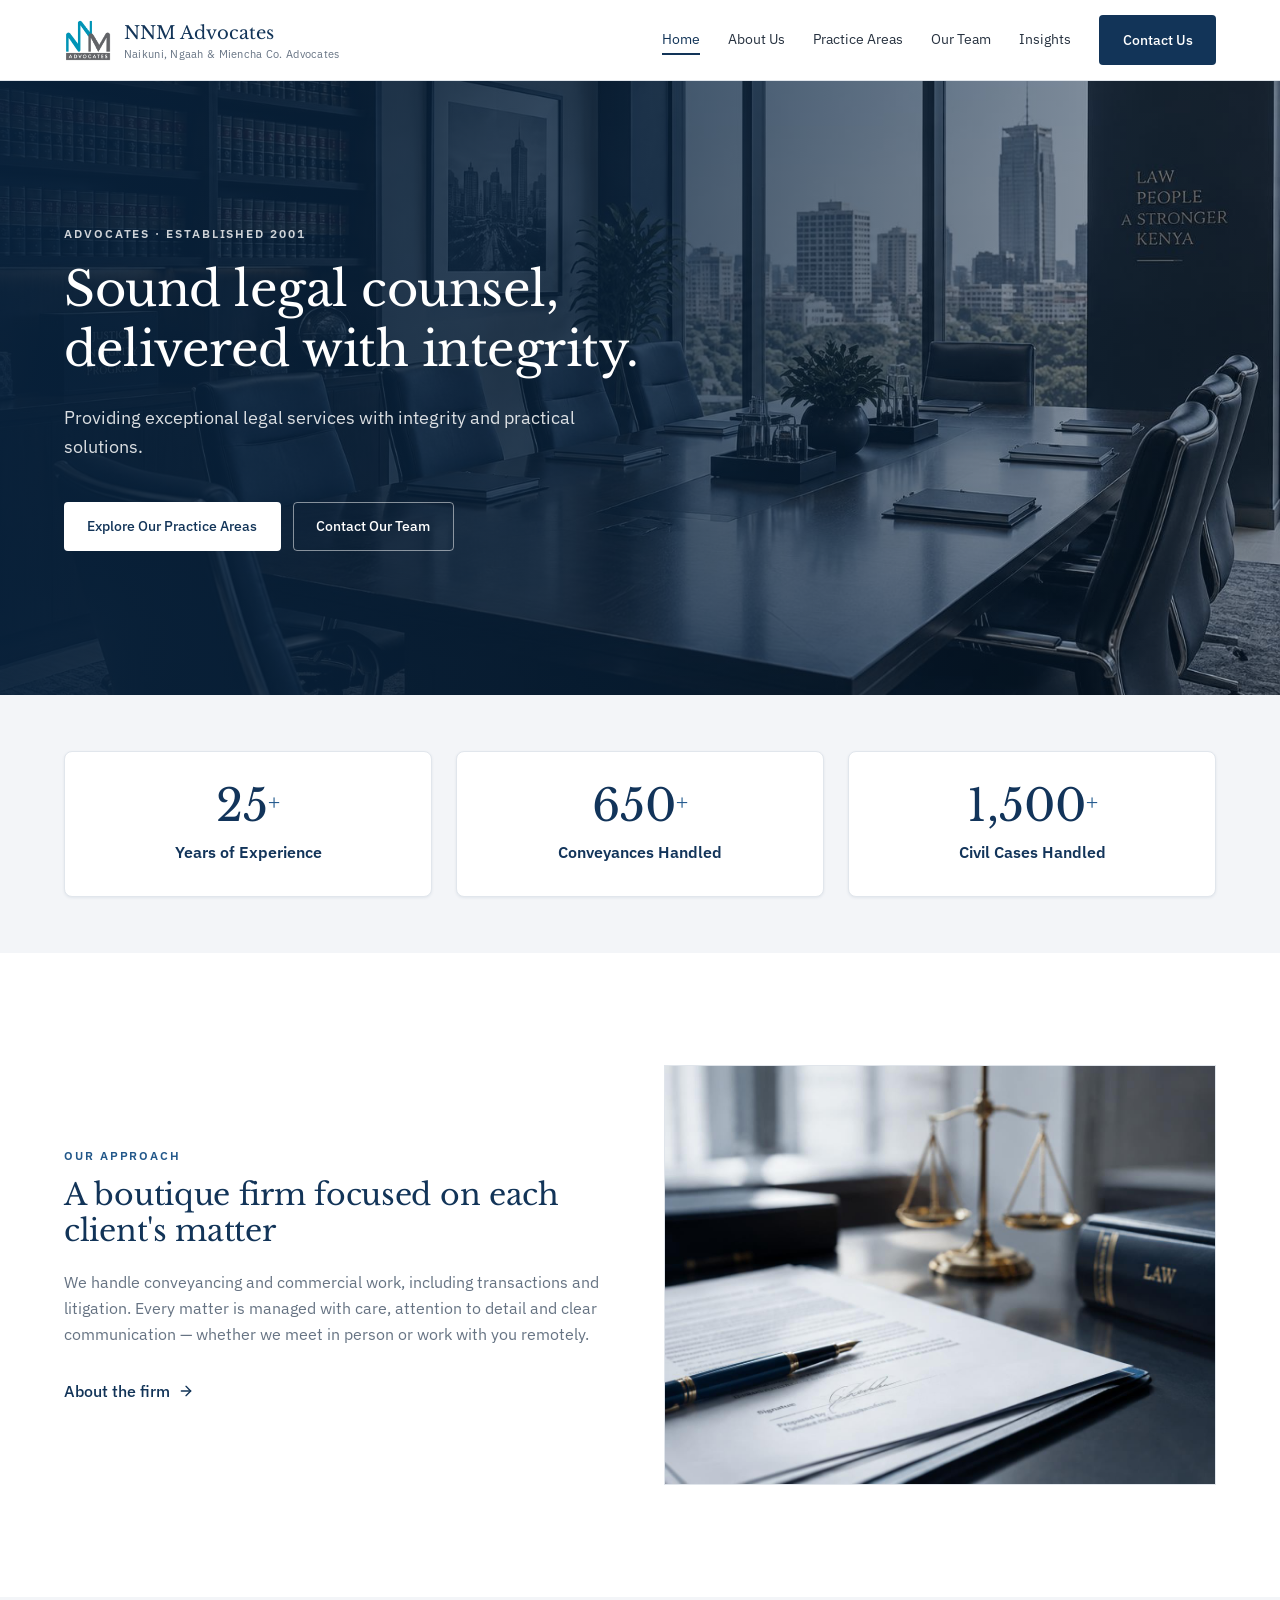
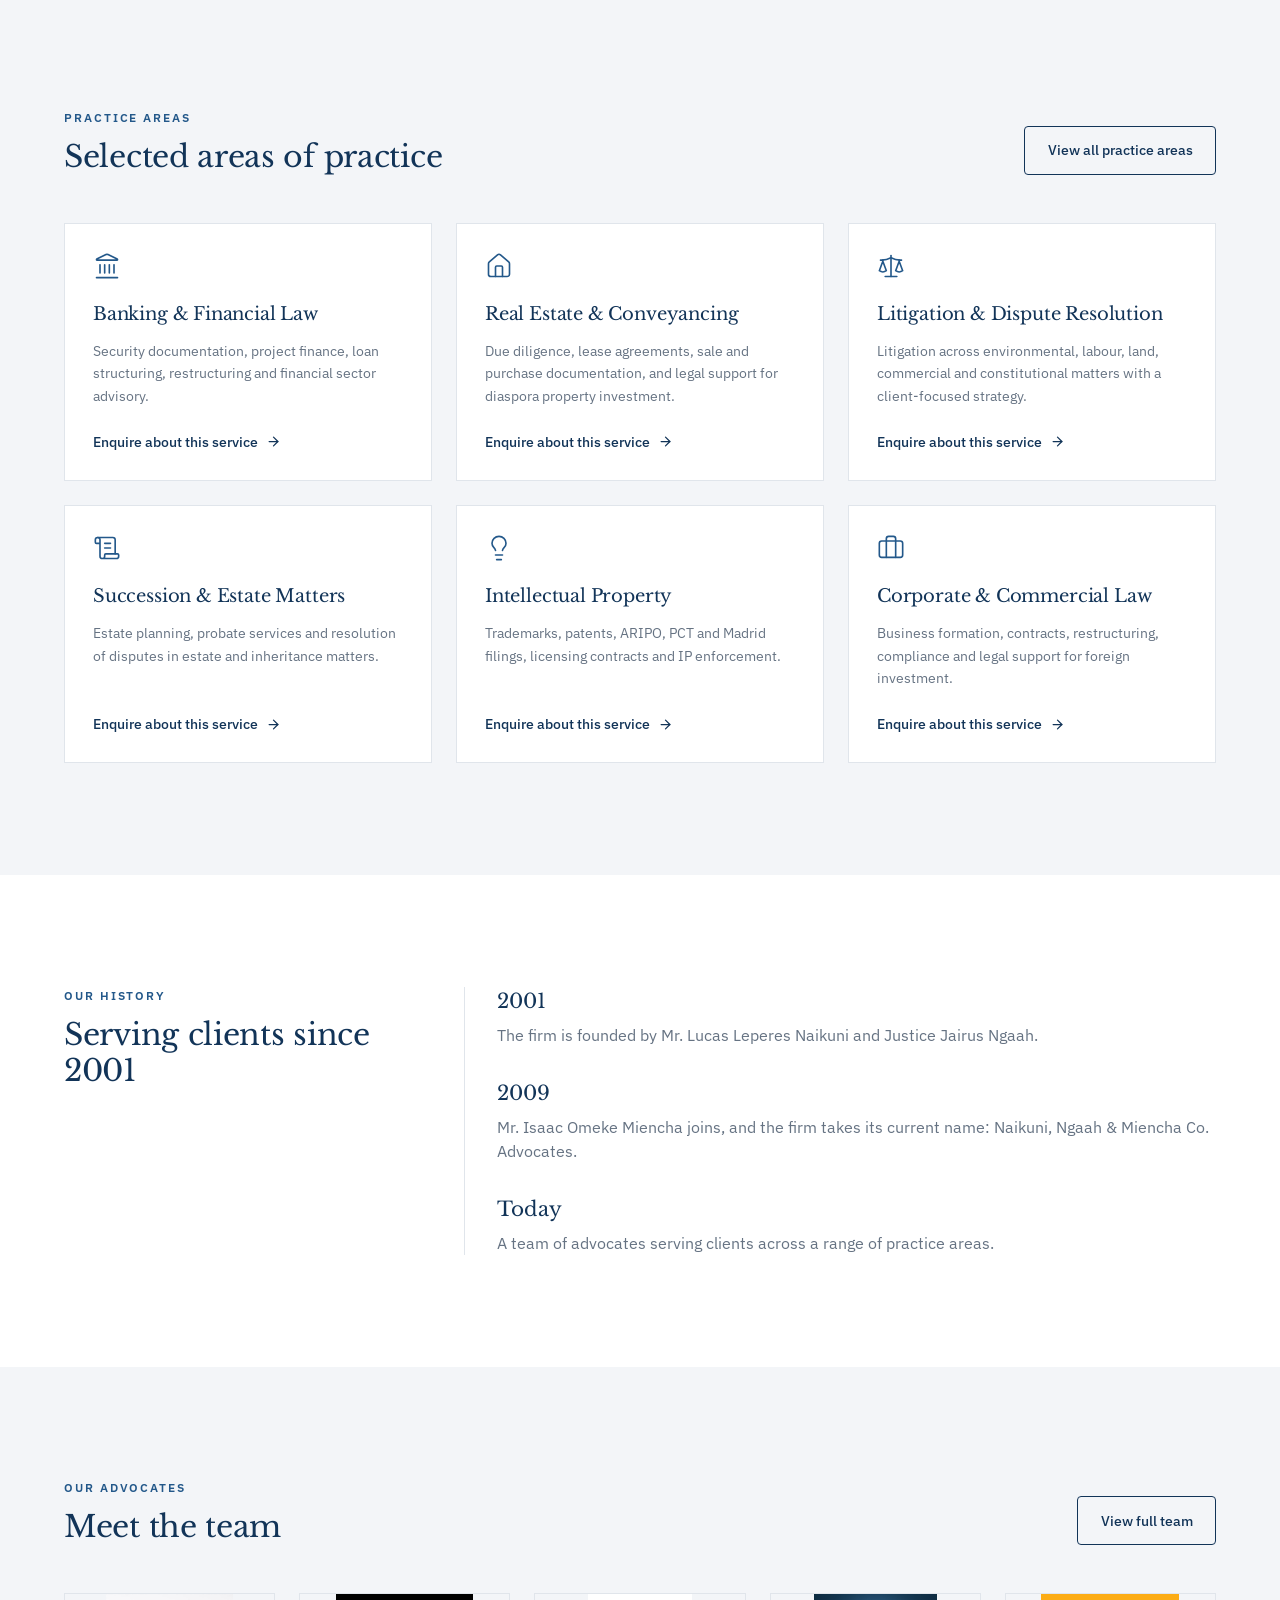
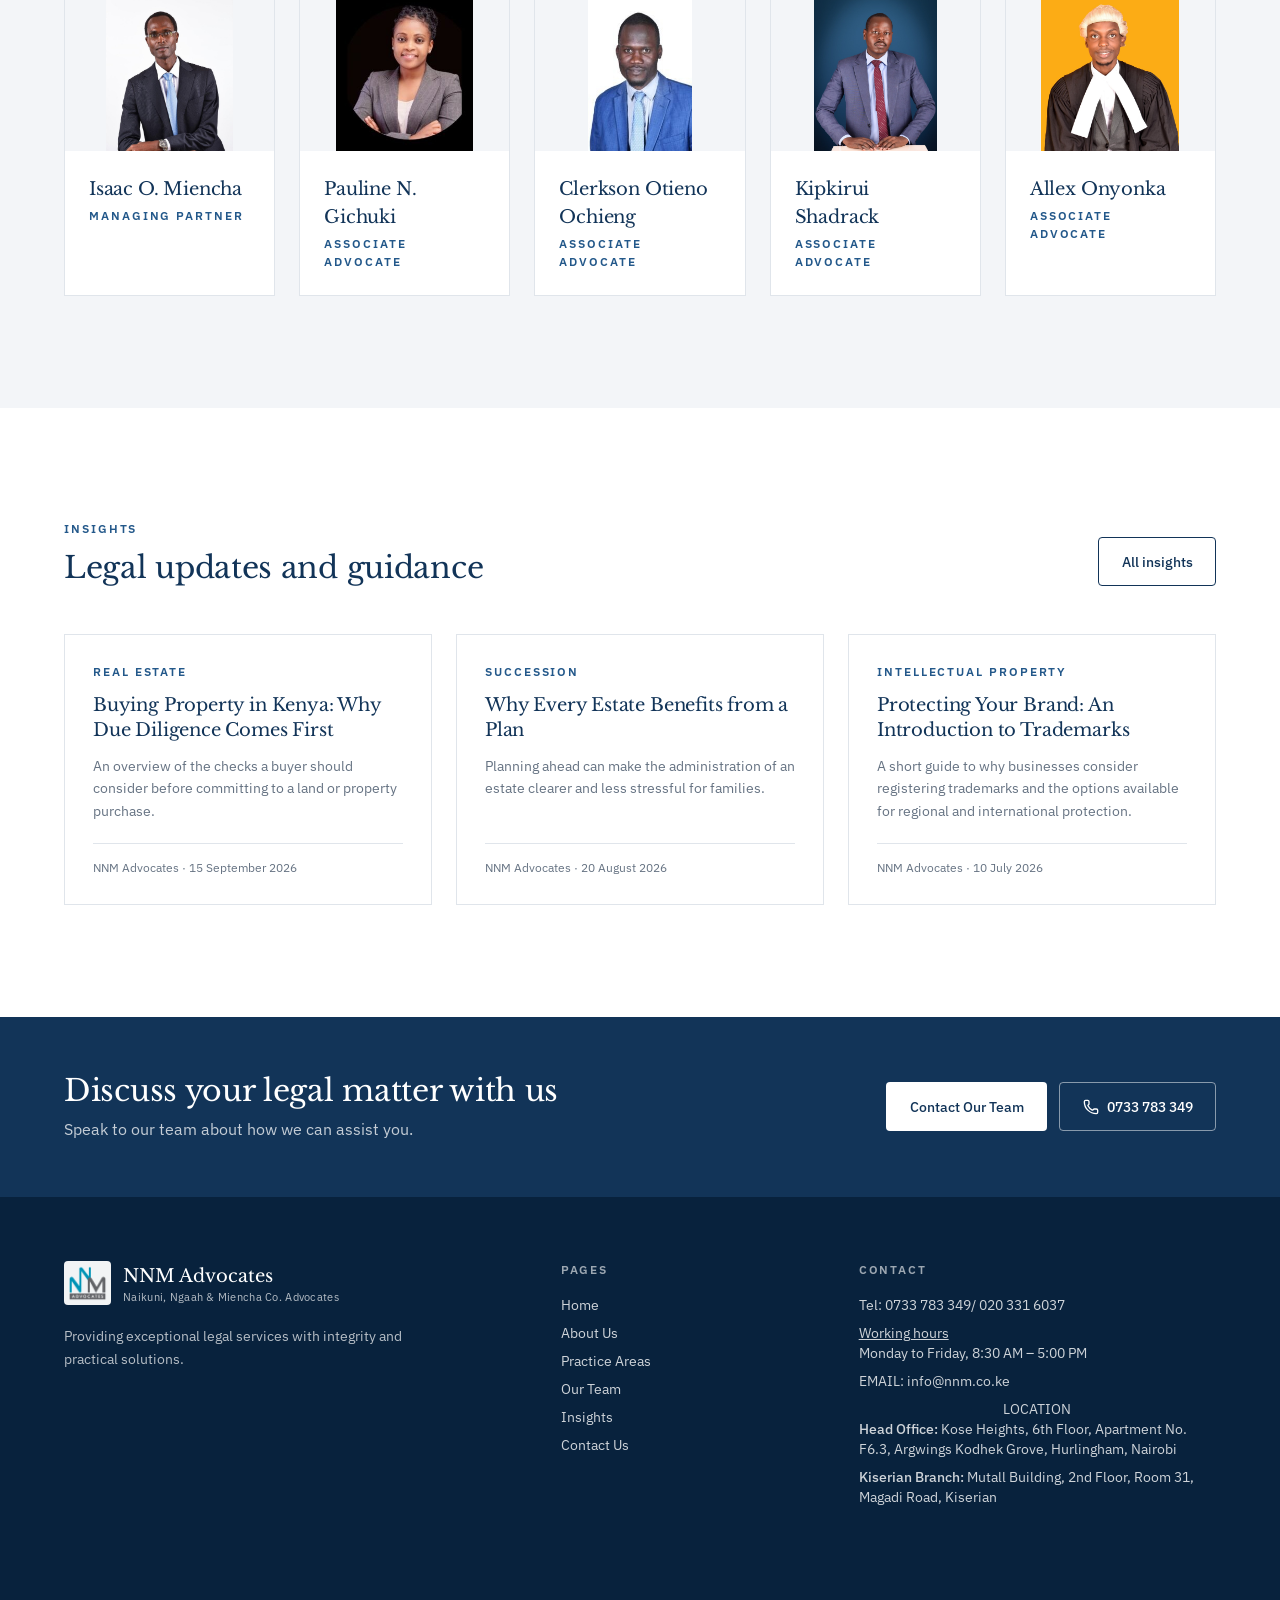
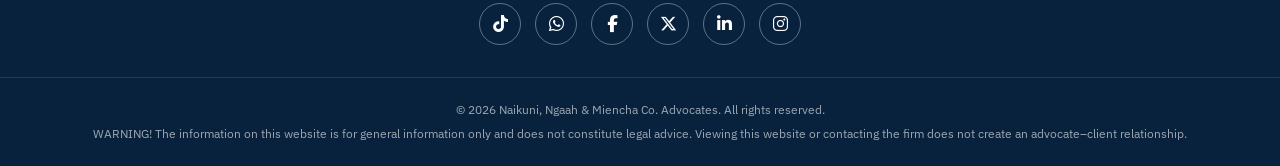
==== commit 6f65449a: "added social media icons" ====
--- a/index.html
+++ b/index.html
@@ -32,6 +32,7 @@
       rel="stylesheet"
       href="https://fonts.googleapis.com/css2?family=IBM+Plex+Sans:wght@400;500;600&family=Libre+Baskerville:wght@400;700&display=swap"
     />
+    <link rel="stylesheet" href="https://cdnjs.cloudflare.com/ajax/libs/font-awesome/6.5.2/css/all.min.css">
     <link rel="stylesheet" href="css/styles.css" />
     <link rel="stylesheet" href="bootstrap/css/bootstrap.css">
   </head>
@@ -187,8 +188,7 @@
             class="mt-6 max-w-xl text-lg leading-relaxed text-primary-foreground/85"
             data-tsd-source="/src/routes/index.tsx:31:11"
           >
-            Naikuni, Ngaah &amp; Miencha Co. Advocates provides practical legal
-            services to individuals and businesses across Kenya.
+           Providing exceptional legal services with integrity and practical solutions.
           </p>
           <div
             class="mt-10 flex flex-wrap gap-3"
@@ -1287,10 +1287,7 @@
             class="mt-5 max-w-sm text-sm leading-relaxed text-primary-foreground/70"
             data-tsd-source="/src/components/site/SiteChrome.tsx:89:11"
           >
-            A Kenyan law firm established in
-            <!-- -->2001<!-- -->, advising individuals and businesses on
-            conveyancing, commercial transactions, litigation and related legal
-            matters.
+            Providing exceptional legal services with integrity and practical solutions.
           </p>
         </div>
         <div
@@ -1380,19 +1377,24 @@
                 class="hover:text-primary-foreground"
                 data-tsd-source="/src/components/site/SiteChrome.tsx:107:22"
                 >0733 783 349</a
-              >
+              >/
+                <a
+                href="tel: 0203316037"
+                class="hover:text-primary-foreground"
+                data-tsd-source="/src/components/site/SiteChrome.tsx:107:22"
+                >020 331 6037</a>
             </li>
             <li data-tsd-source="/src/components/site/SiteChrome.tsx:108:13">
-              Monday to Friday, 8:30 AM – 6:00 PM
+             <p><u>Working hours</u></p> Monday to Friday, 8:30 AM – 5:00 PM
             </li>
-            <li>
+            <li>EMAIL:
               <a
                 href="mailto:info@nnm.co.ke"
                 class="hover:text-primary-foreground"
                 >info@nnm.co.ke</a
               >
             </li>
-            <li>
+            <li> <p class="text-center font-bold">LOCATION</p>
               <span class="font-medium">Head Office:</span> Kose Heights, 6th
               Floor, Apartment No. F6.3, Argwings Kodhek Grove, Hurlingham,
               Nairobi
@@ -1404,6 +1406,14 @@
           </ul>
         </div>
       </div>
+      <div class="social-links">
+  <a href="https://www.tiktok.com/" target="_blank" rel="noopener" aria-label="NNM Advocates on TikTok"><i class="fa-brands fa-tiktok"></i></a>
+  <a href="https://wa.me/254733783349" target="_blank" rel="noopener" aria-label="Chat with NNM Advocates on WhatsApp"><i class="fa-brands fa-whatsapp"></i></a>
+  <a href="https://www.facebook.com/" target="_blank" rel="noopener" aria-label="NNM Advocates on Facebook"><i class="fa-brands fa-facebook-f"></i></a>
+  <a href="https://x.com/" target="_blank" rel="noopener" aria-label="NNM Advocates on X"><i class="fa-brands fa-x-twitter"></i></a>
+  <a href="https://www.linkedin.com" target="_blank" rel="noopener" aria-label="NNM Advocates on LinkedIn"><i class="fa-brands fa-linkedin-in"></i></a>
+  <a href="https://www.instagram.com" target="_blank" rel="noopener" aria-label="NNM Advocates on Instagram"><i class="fa-brands fa-instagram"></i></a>
+</div>
       <div
         class="border-t border-primary-foreground/10"
         data-tsd-source="/src/components/site/SiteChrome.tsx:114:7"
--- a/css/styles.css
+++ b/css/styles.css
@@ -1001,3 +1001,31 @@
   0%, 70%, 100% { opacity: 1; }
   20%, 50% { opacity: 0; }
 }
+.social-links {
+  display: flex;
+  justify-content: center;   /* centres the row */
+  align-items: center;
+  flex-wrap: wrap;           /* wraps neatly on small phones */
+  gap: 14px;
+  width: 100%;
+  margin: 32px 0;
+}
+.social-links a {
+  width: 42px;
+  height: 42px;
+  display: inline-flex;
+  align-items: center;
+  justify-content: center;
+  border: 1px solid rgba(255, 255, 255, 0.35);
+  border-radius: 50%;
+  color: #fff;
+  font-size: 17px;
+  text-decoration: none;
+  transition: background 0.2s, color 0.2s, border-color 0.2s, transform 0.2s;
+}
+.social-links a:hover {
+  background: #fff;
+  color: #0a2240;            /* use your footer's exact navy */
+  border-color: #fff;
+  transform: translateY(-2px);
+}
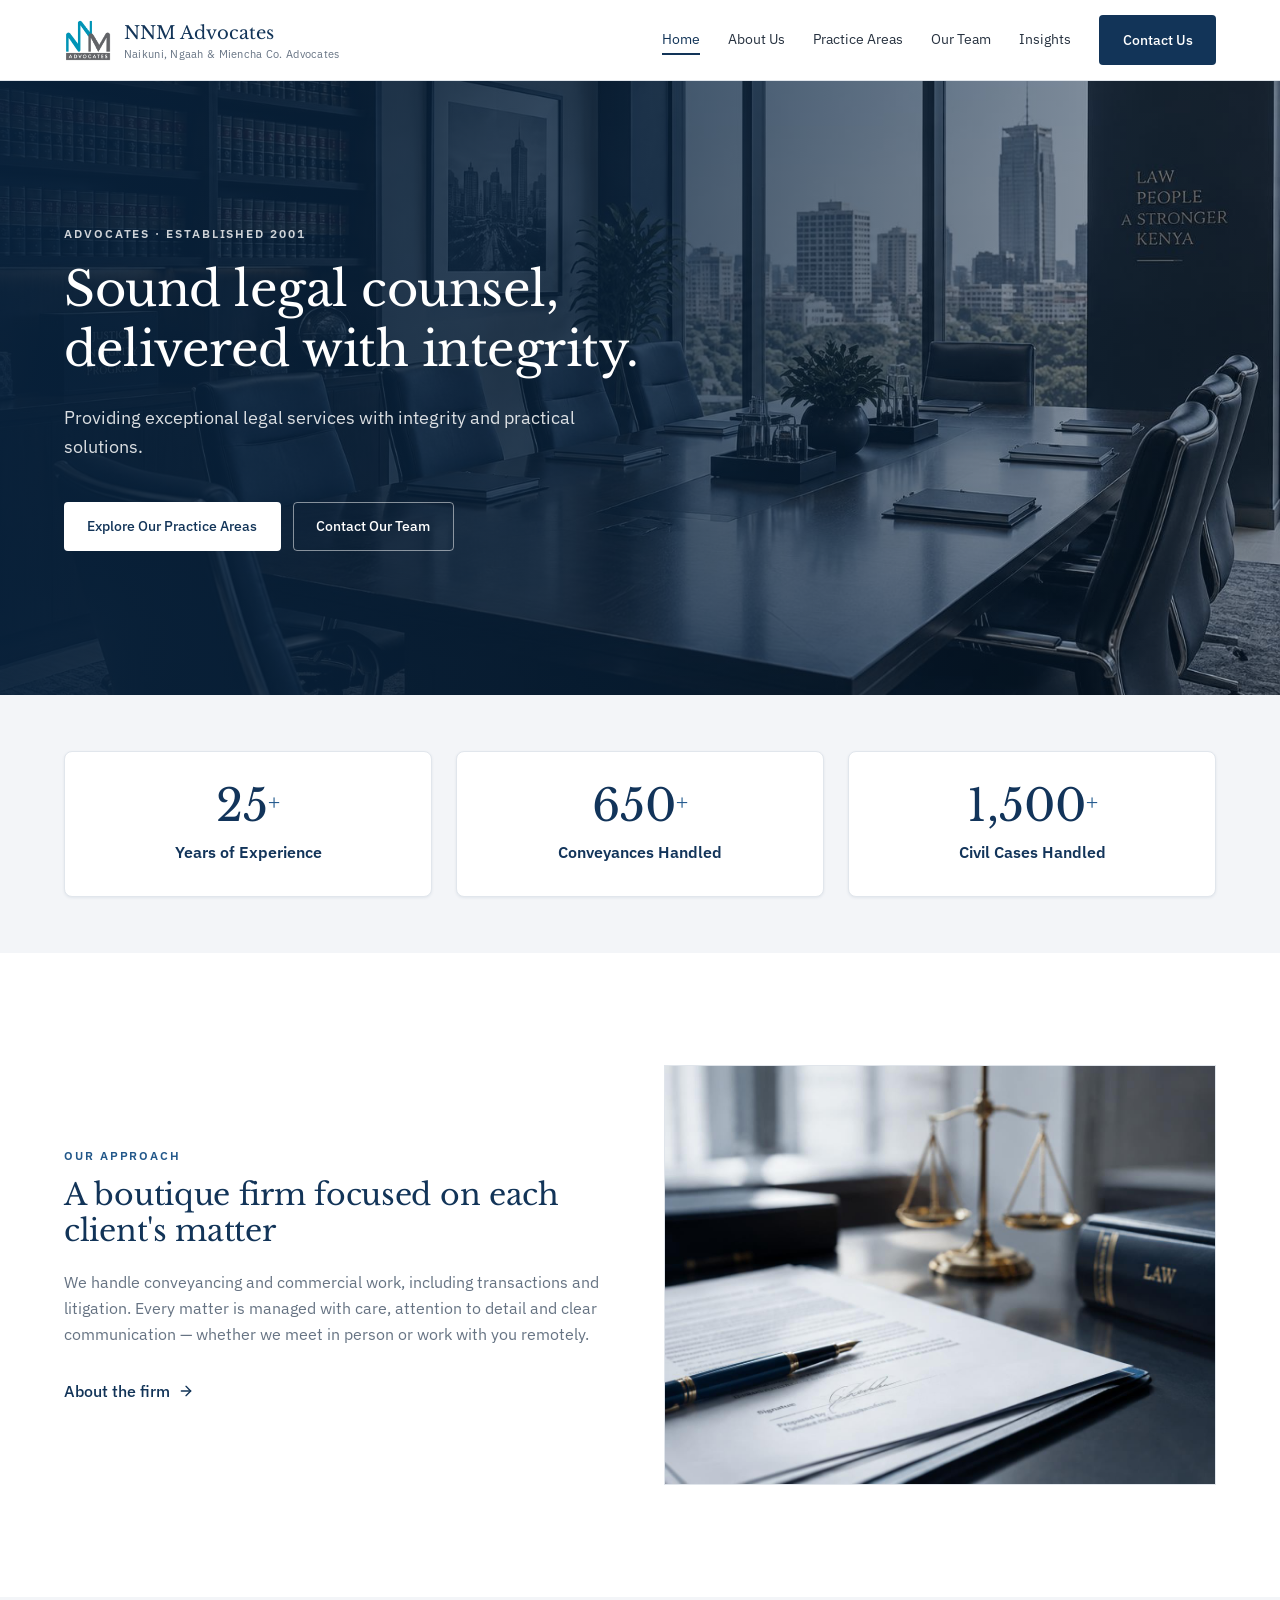
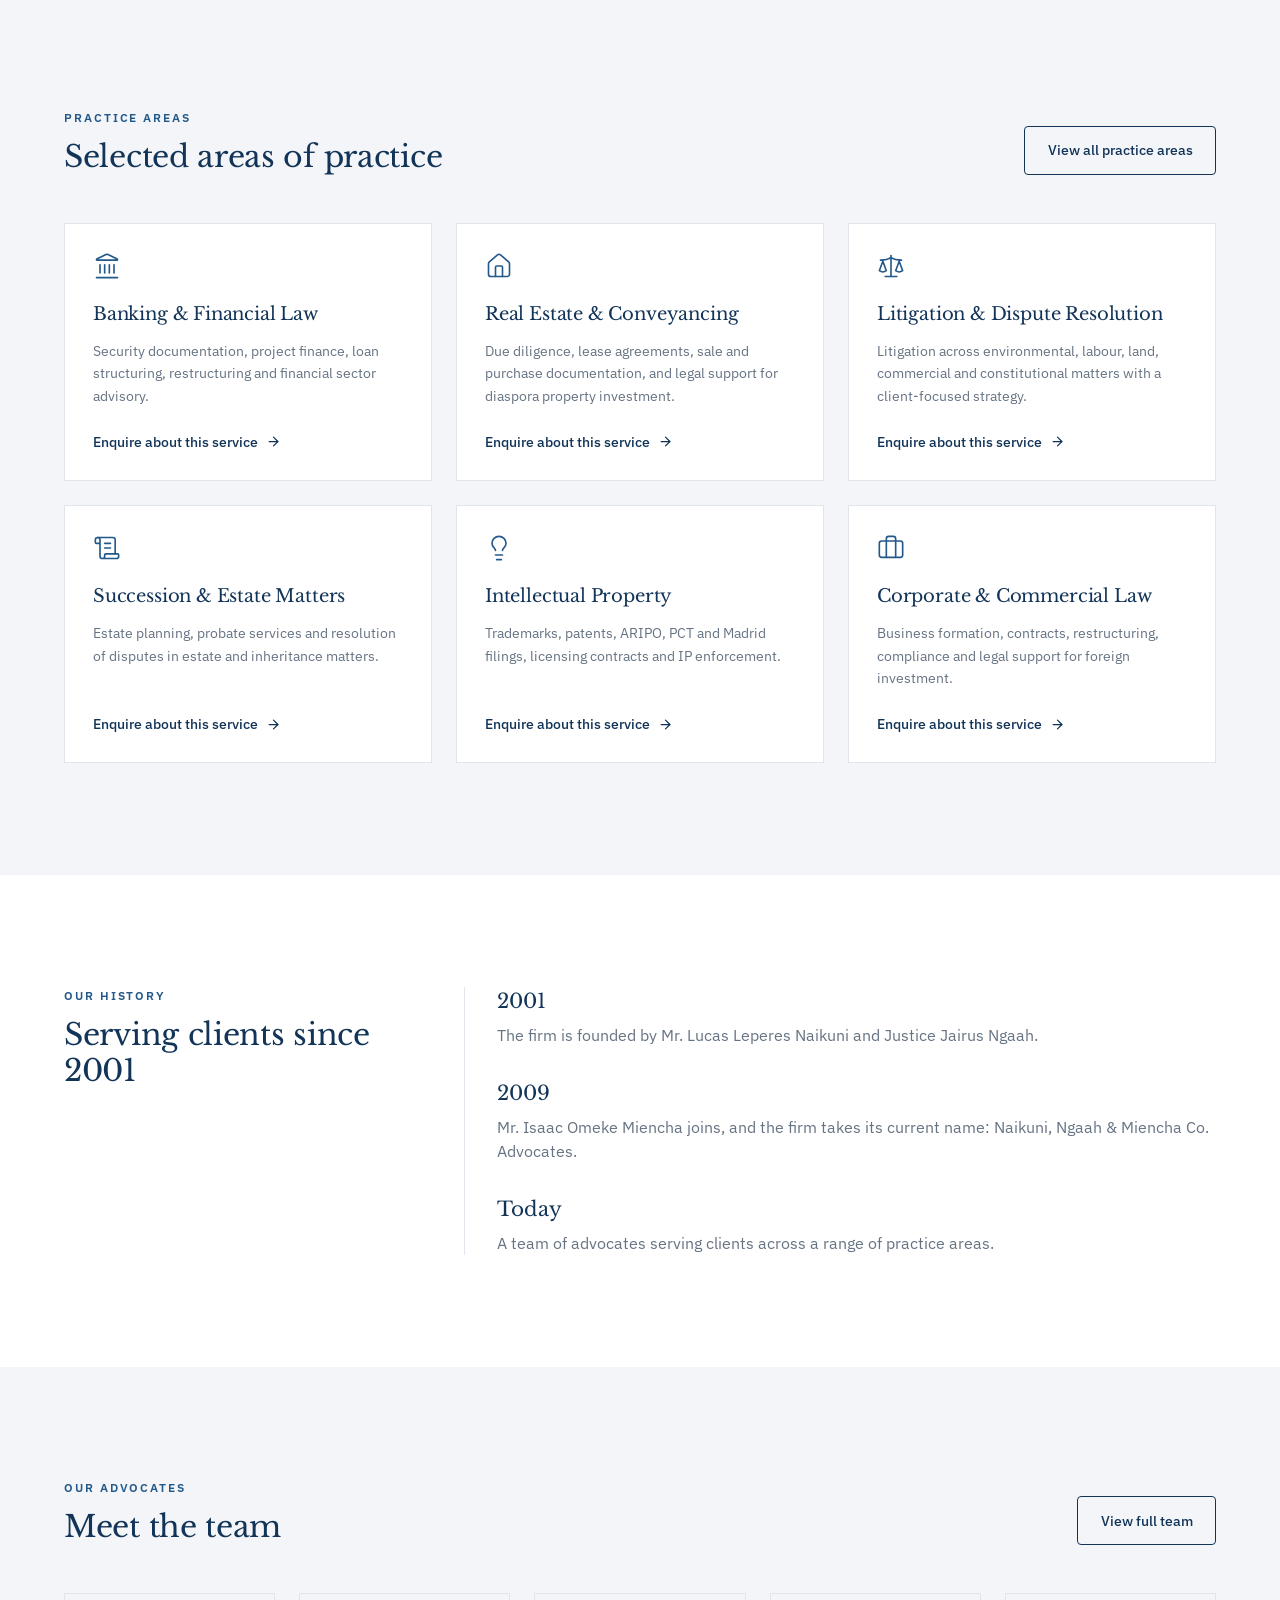
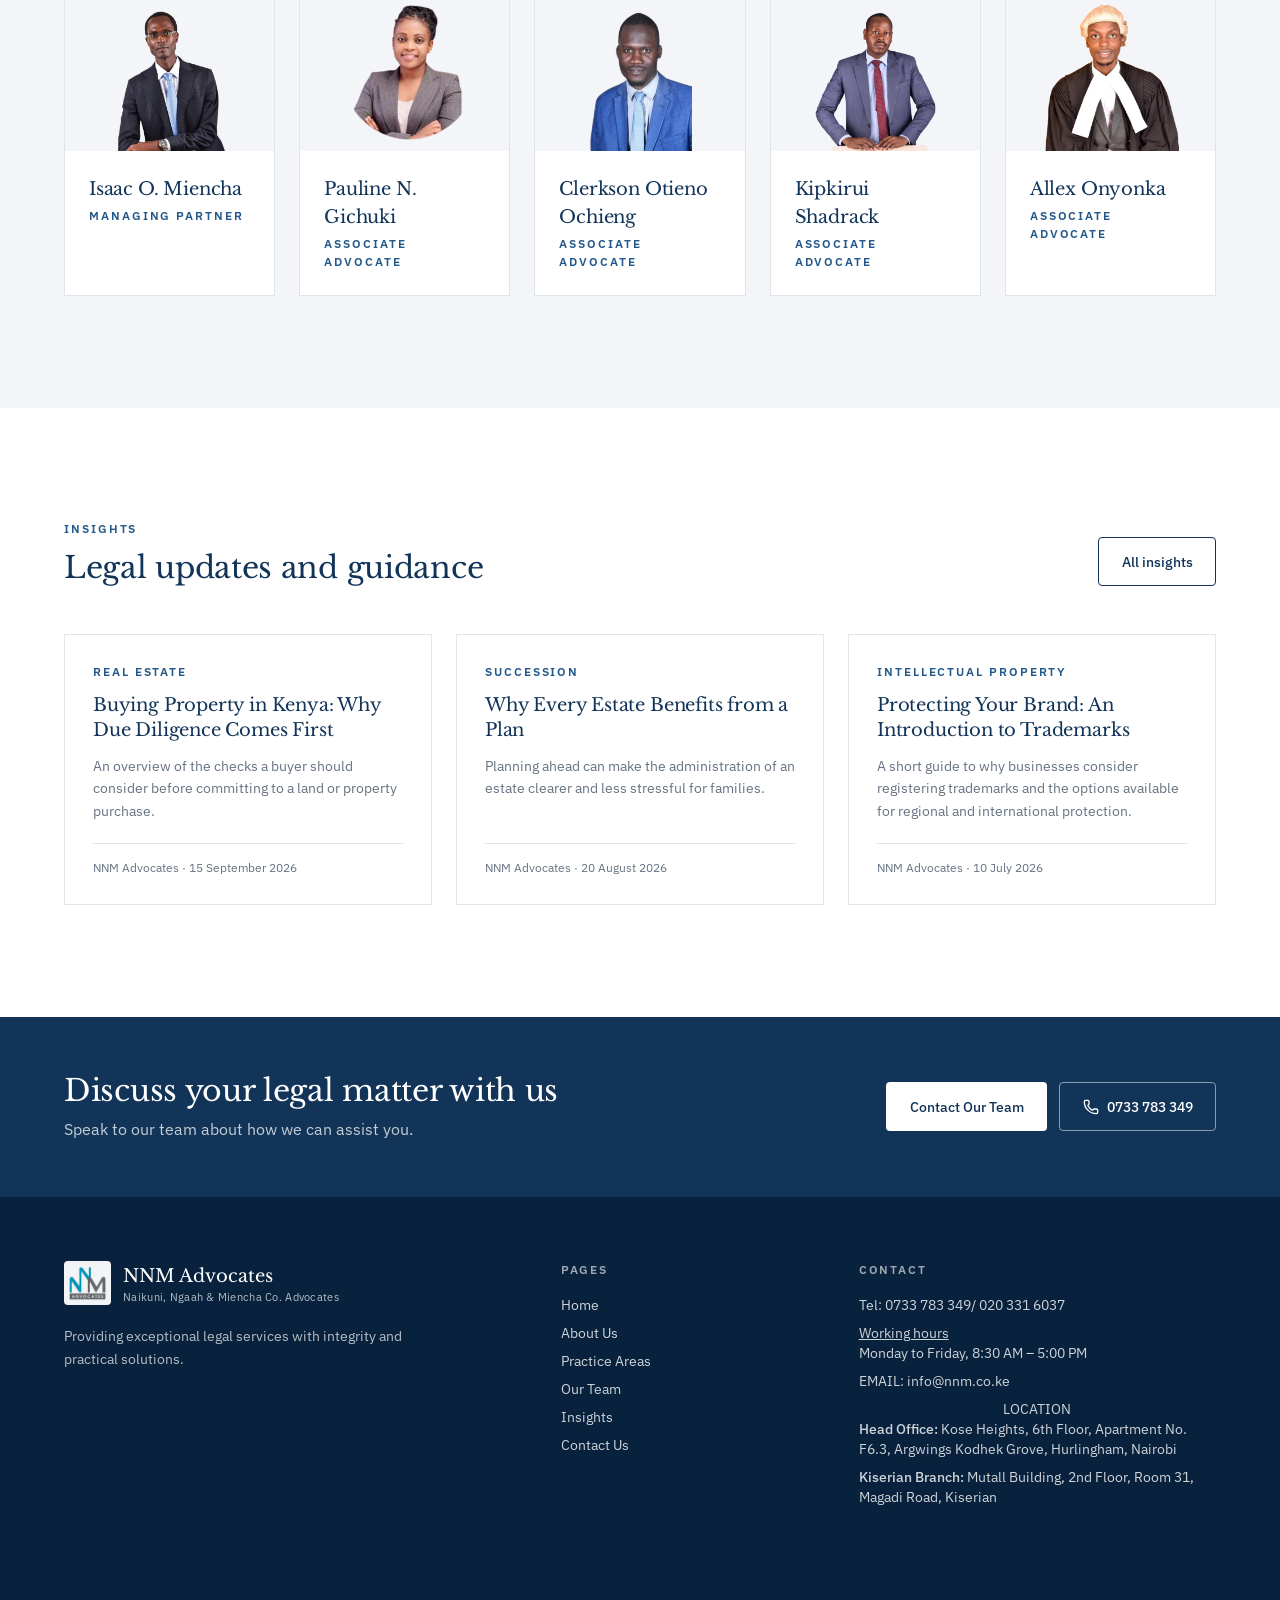
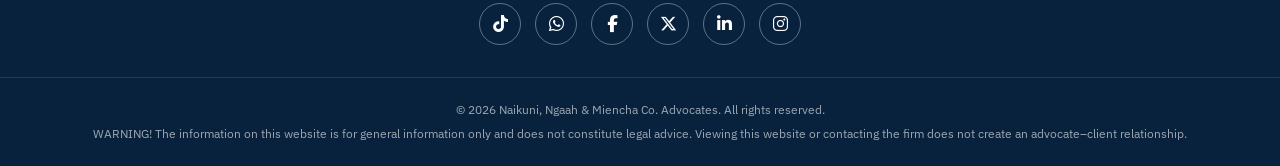
==== commit c832f52e: "same bg for photos" ====
--- a/index.html
+++ b/index.html
@@ -861,7 +861,7 @@
             >
               <div class="aspect-[4/3] bg-surface" style="overflow: hidden">
                 <img
-                  src="assets/isaac-o-miencha.jpg"
+                  src="assets/isaac_miencha.png"
                   alt="Isaac O. Miencha"
                   loading="lazy"
                   style="
@@ -896,7 +896,7 @@
             >
               <div class="aspect-[4/3] bg-surface" style="overflow: hidden">
                 <img
-                  src="assets/pauline-n-gichuki.jpg"
+                  src="assets/pauline.png"
                   alt="Pauline N. Gichuki"
                   loading="lazy"
                   style="
@@ -931,8 +931,8 @@
             >
               <div class="aspect-[4/3] bg-surface" style="overflow: hidden">
                 <img
-                  src="assets/clerkson-otieno-ochieng.jpg"
-                  alt="Clerkson Otieno Ochieng"
+                  src="assets/clarkson.png"
+                  alt="Clarkson Otieno Ochieng"
                   loading="lazy"
                   style="
                     display: block;
@@ -966,7 +966,7 @@
             >
               <div class="aspect-[4/3] bg-surface" style="overflow: hidden">
                 <img
-                  src="assets/kipkirui-shadrack.jpg"
+                  src="assets/kipkirui_shadrack.png"
                   alt="Kipkirui Shadrack"
                   loading="lazy"
                   style="
@@ -1001,7 +1001,7 @@
             >
               <div class="aspect-[4/3] bg-surface" style="overflow: hidden">
                 <img
-                  src="assets/allex-onyonka.jpg"
+                  src="assets/allex_onyonka.png"
                   alt="Allex Onyonka"
                   loading="lazy"
                   style="
@@ -1407,7 +1407,7 @@
         </div>
       </div>
       <div class="social-links">
-  <a href="https://www.tiktok.com/" target="_blank" rel="noopener" aria-label="NNM Advocates on TikTok"><i class="fa-brands fa-tiktok"></i></a>
+  <a href="https://www.tiktok.com/@user70739195036660?_r=1&_t=ZS-9AIkJgXNPWO" target="_blank" rel="noopener" aria-label="NNM Advocates on TikTok"><i class="fa-brands fa-tiktok"></i></a>
   <a href="https://wa.me/254733783349" target="_blank" rel="noopener" aria-label="Chat with NNM Advocates on WhatsApp"><i class="fa-brands fa-whatsapp"></i></a>
   <a href="https://www.facebook.com/" target="_blank" rel="noopener" aria-label="NNM Advocates on Facebook"><i class="fa-brands fa-facebook-f"></i></a>
   <a href="https://x.com/" target="_blank" rel="noopener" aria-label="NNM Advocates on X"><i class="fa-brands fa-x-twitter"></i></a>
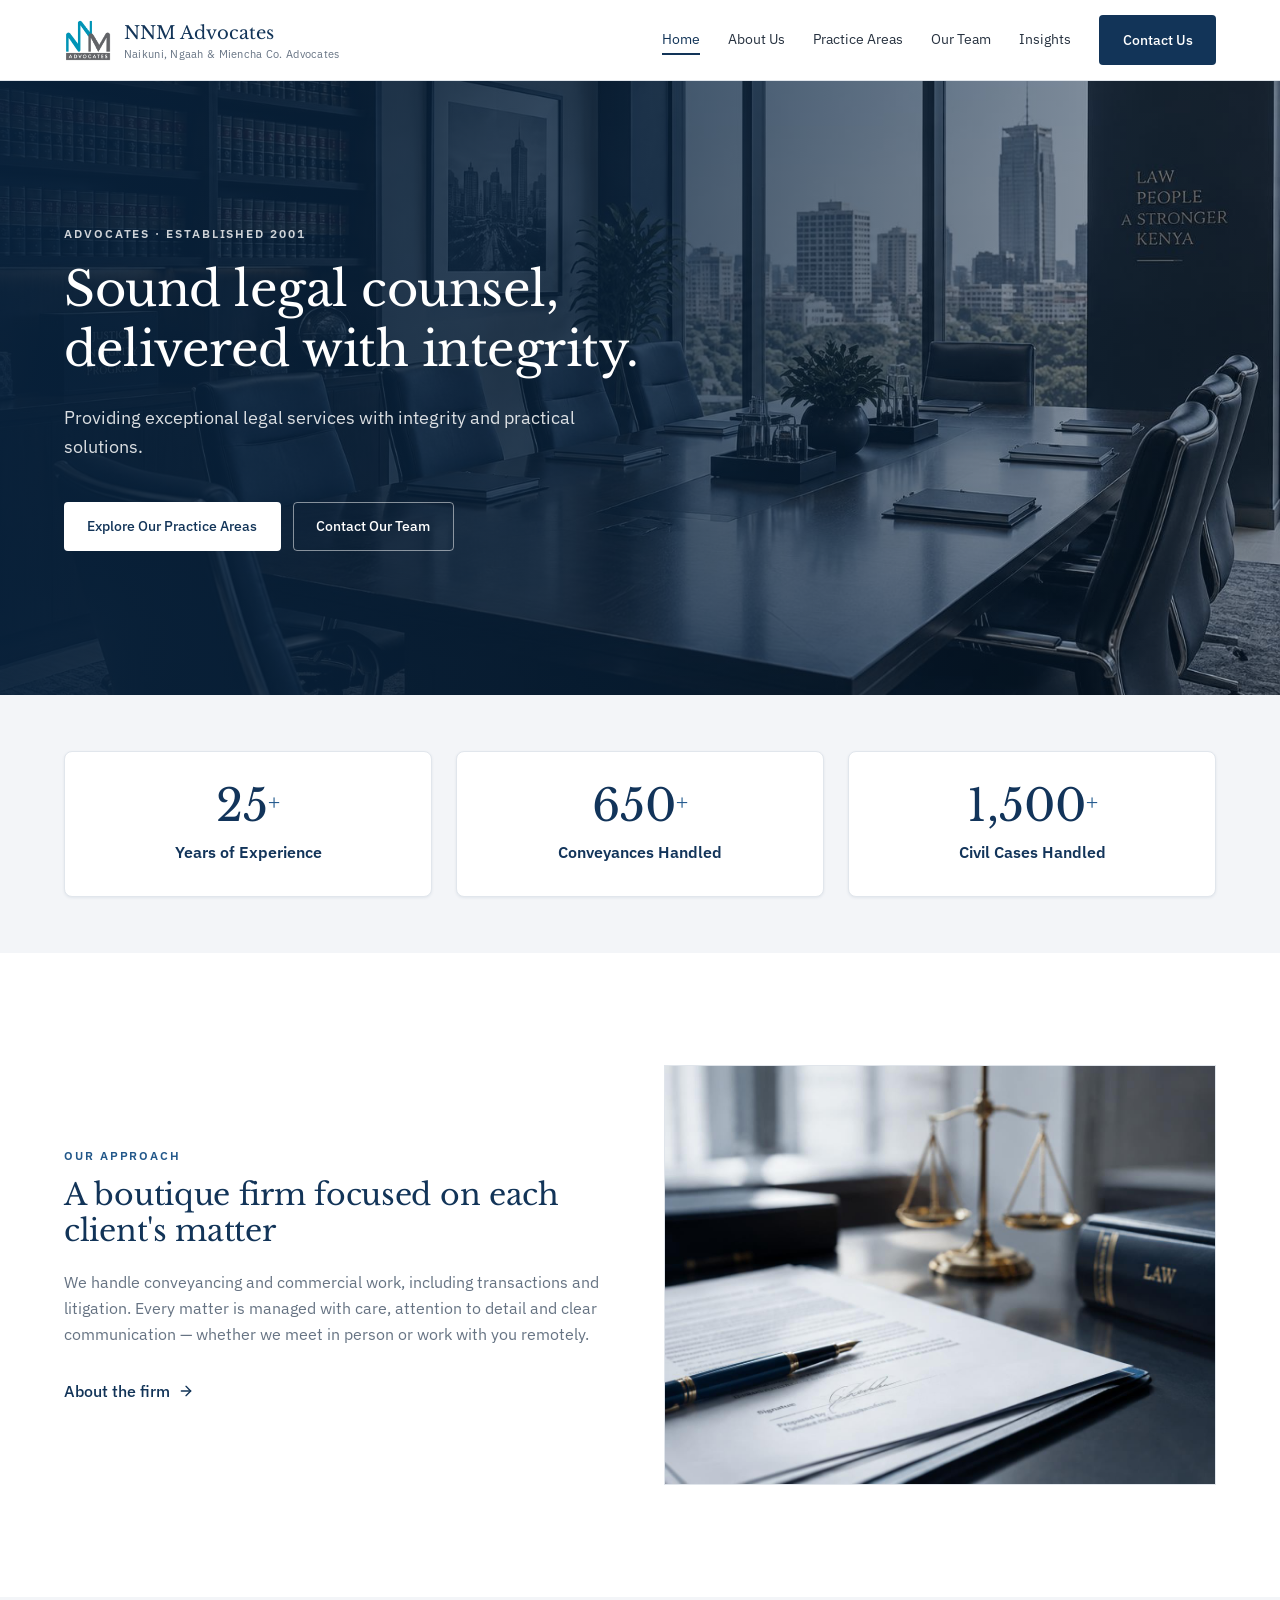
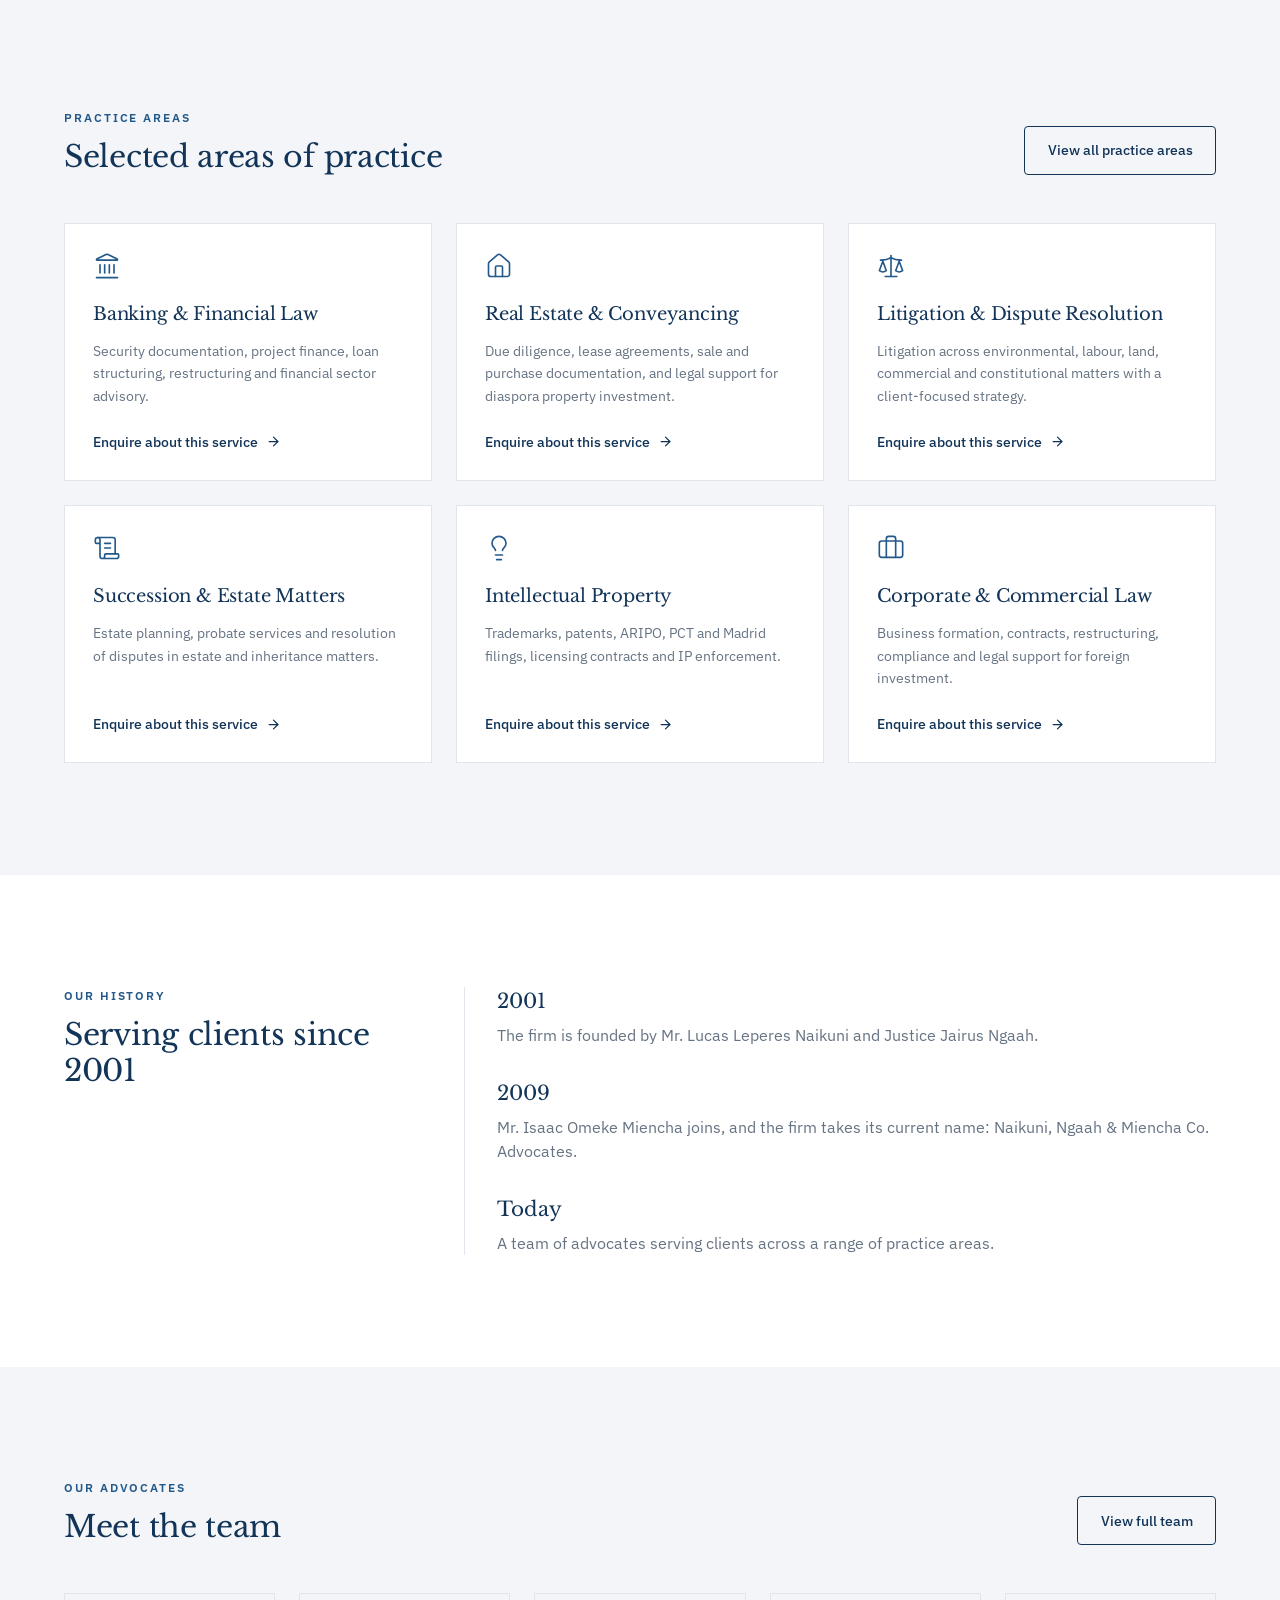
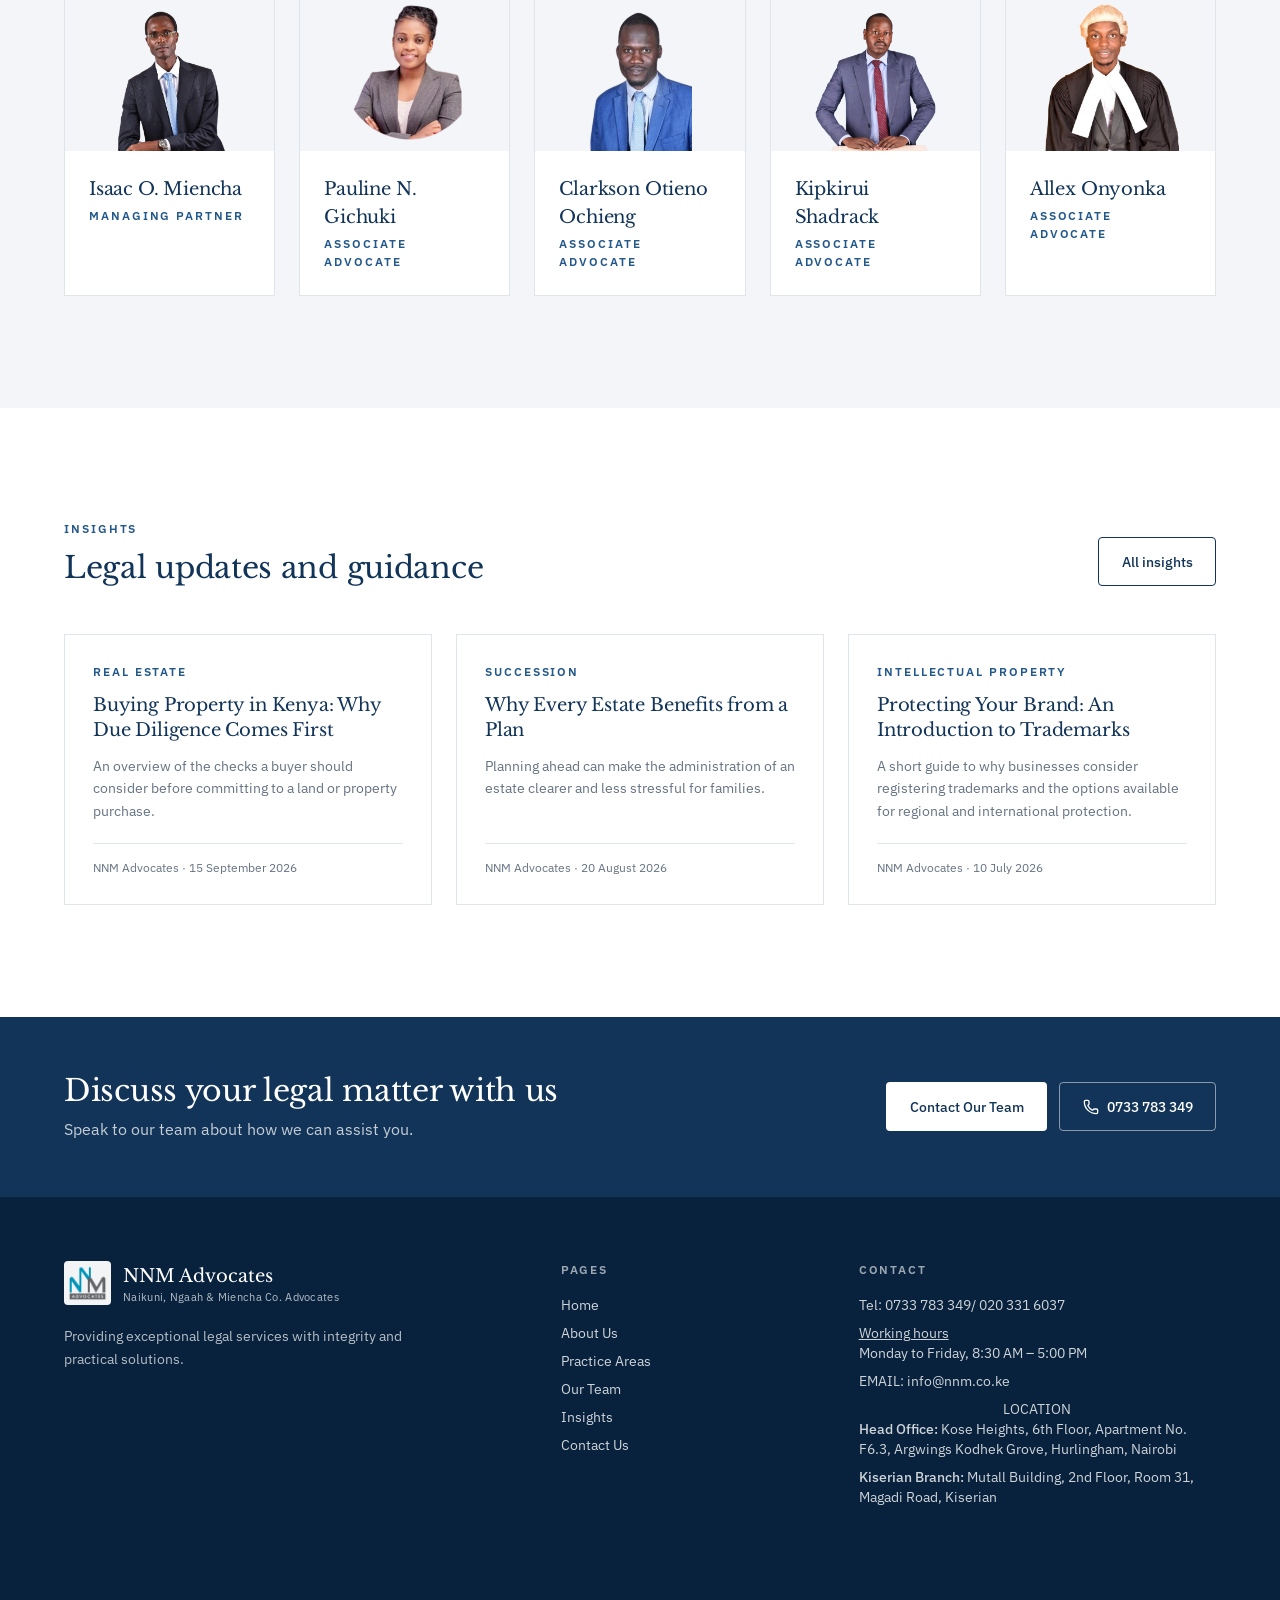
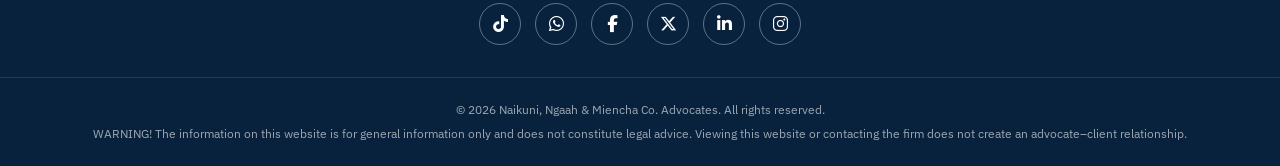
==== commit d814f546: "change name spelling" ====
--- a/index.html
+++ b/index.html
@@ -950,7 +950,7 @@
                   class="text-lg"
                   data-tsd-source="/src/components/site/Cards.tsx:32:9"
                 >
-                  Clerkson Otieno Ochieng
+                  Clarkson Otieno Ochieng
                 </h3>
                 <p
                   class="eyebrow mt-1"
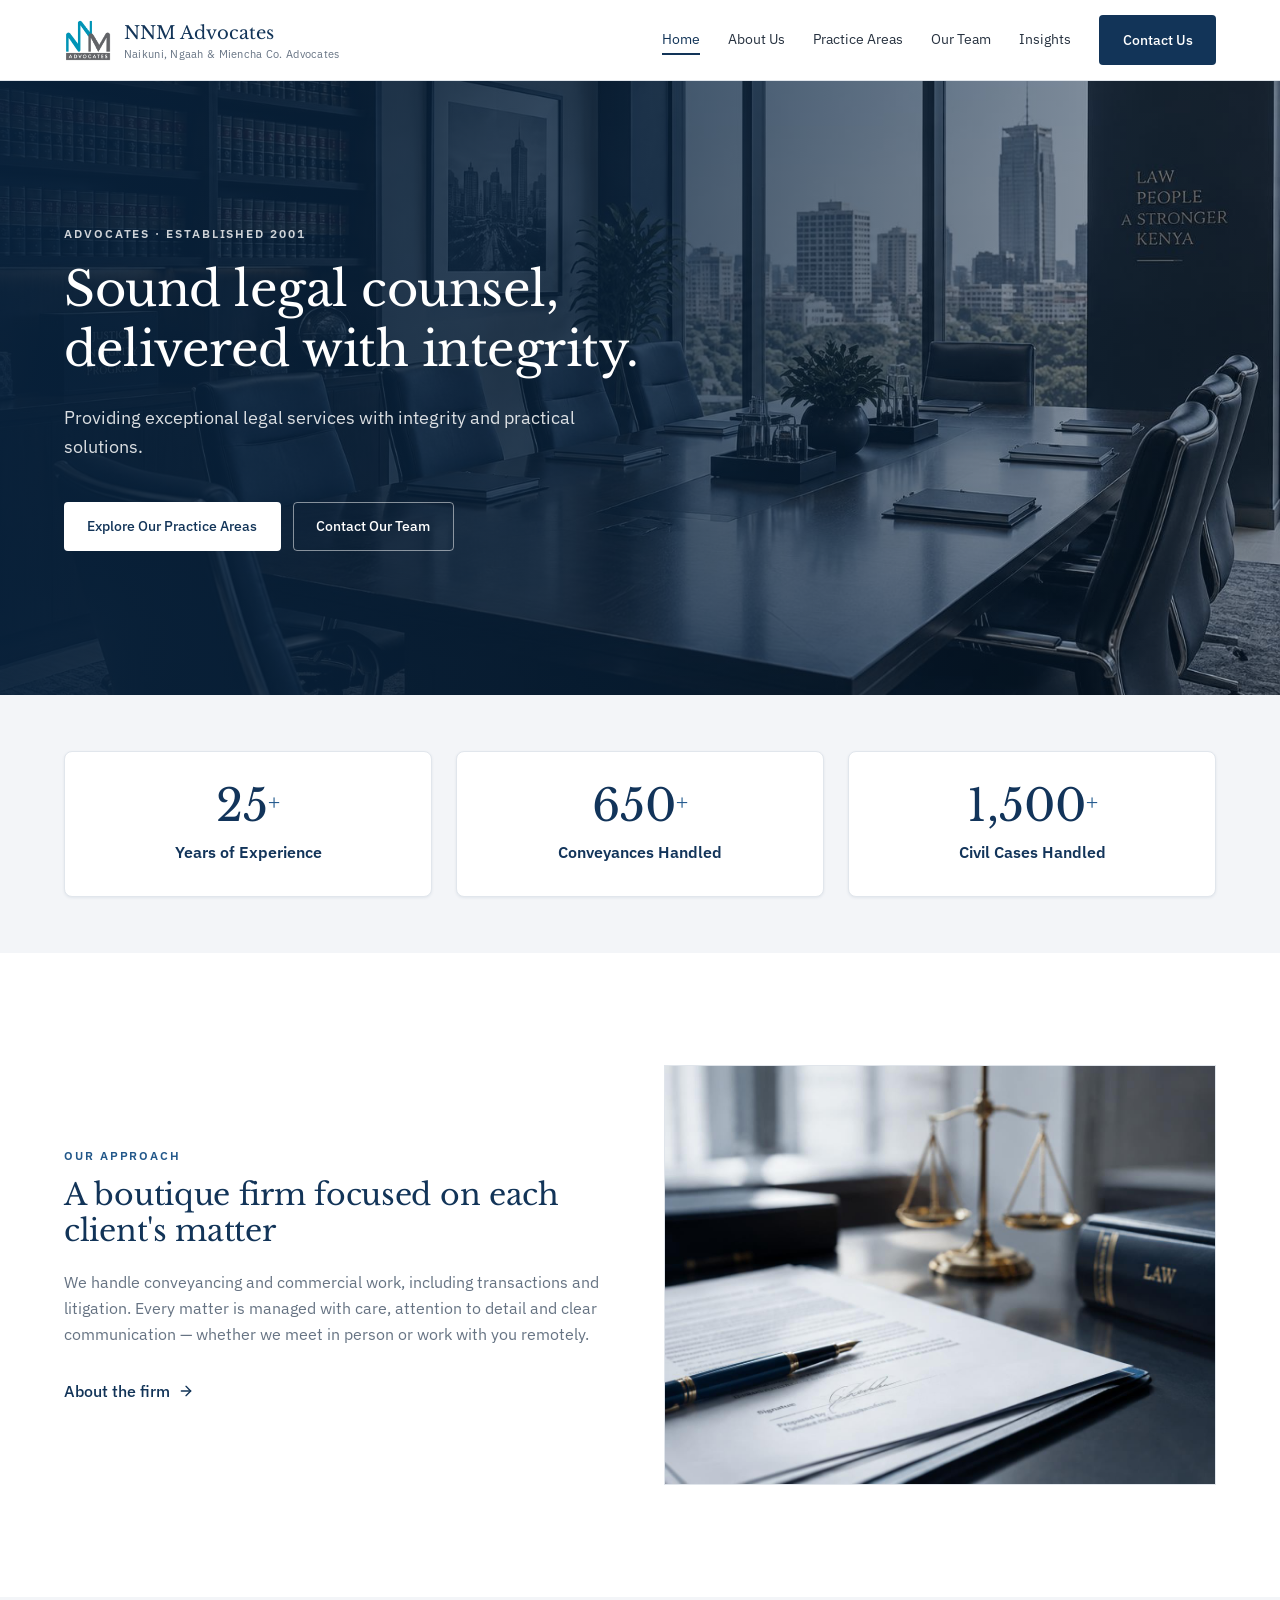
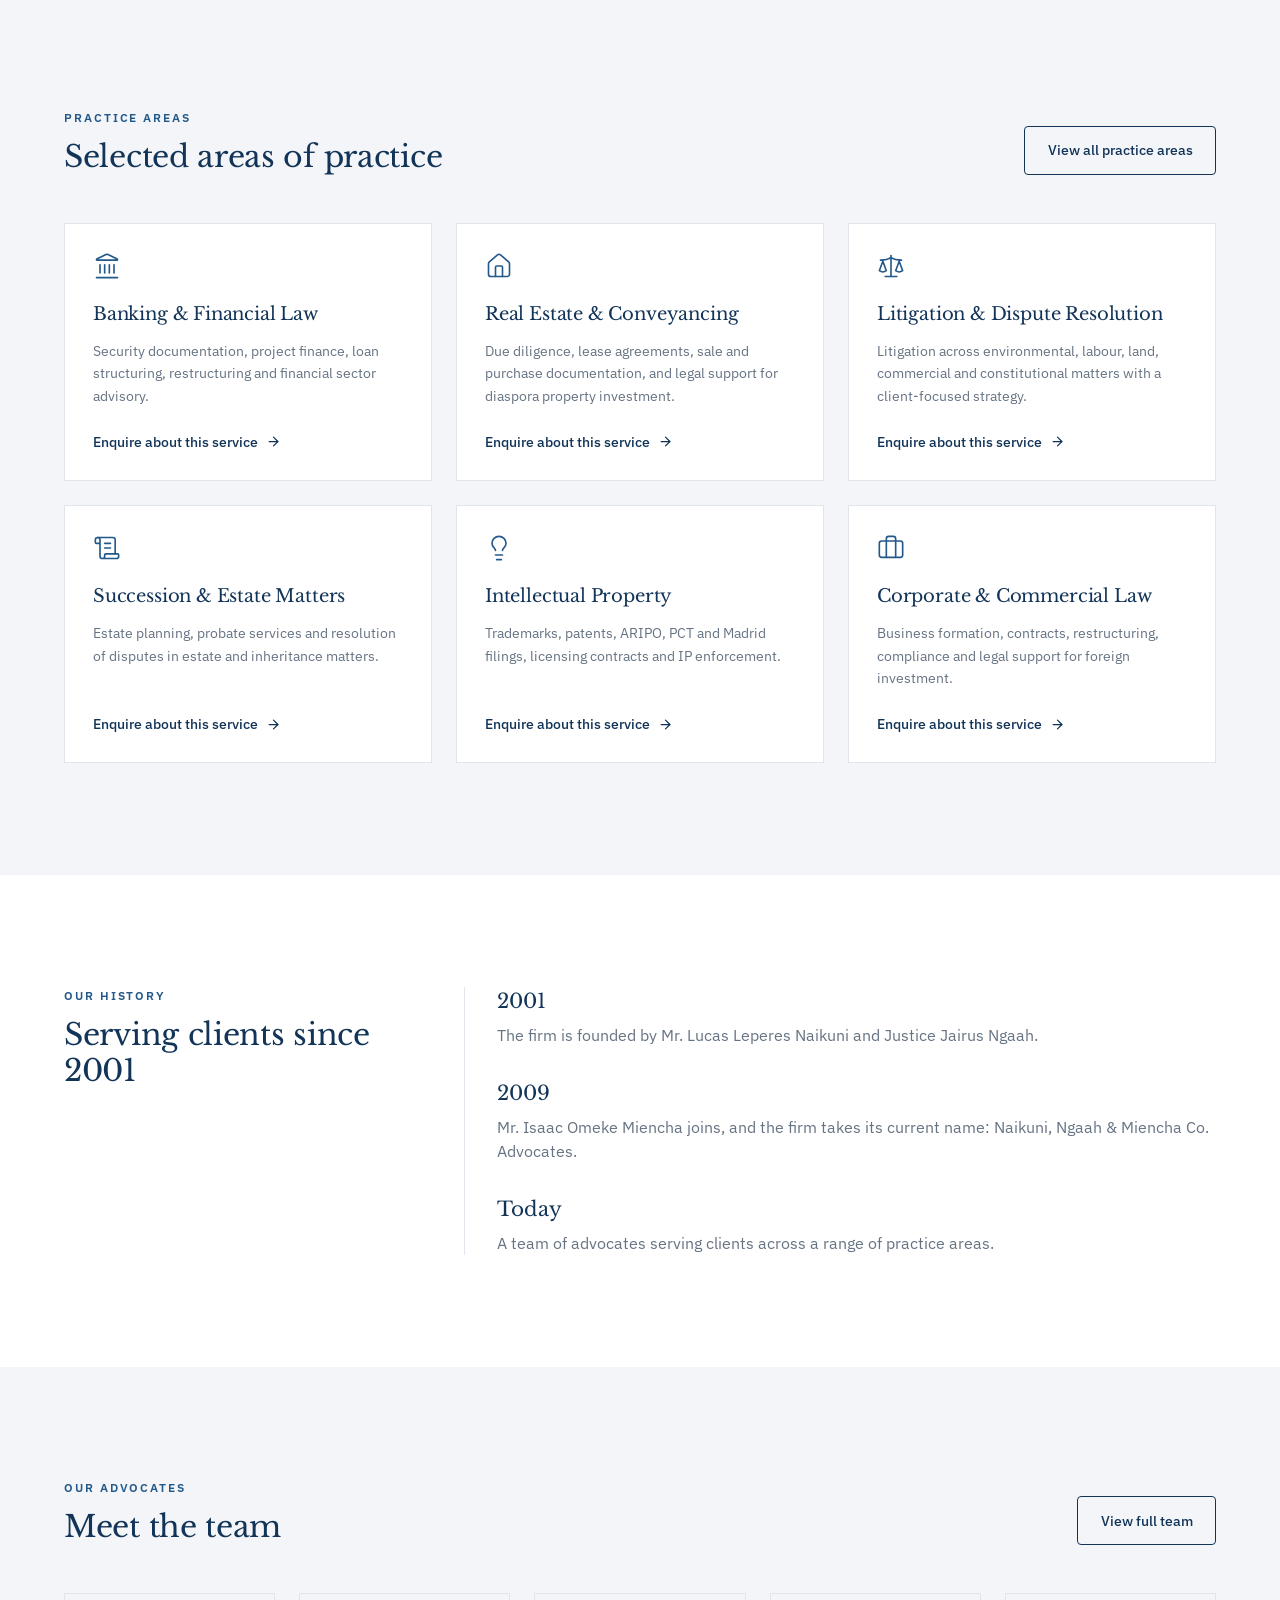
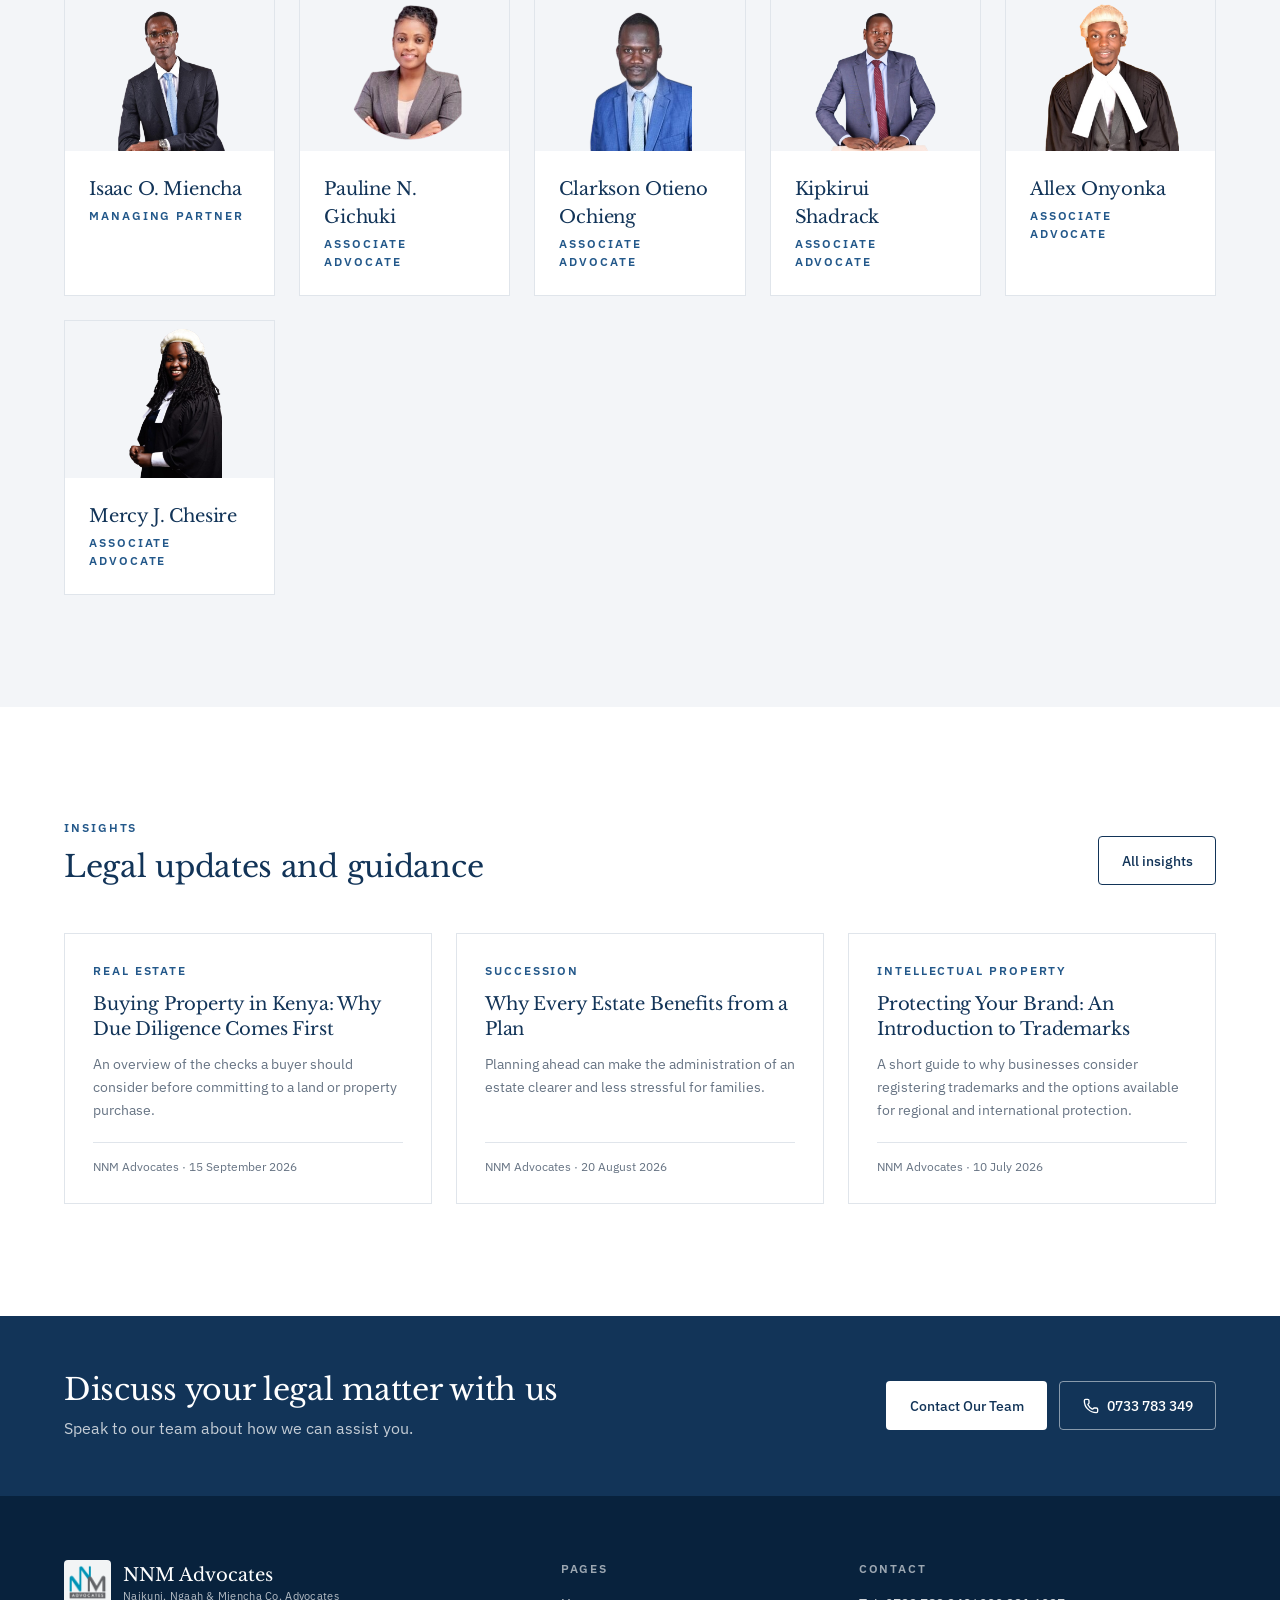
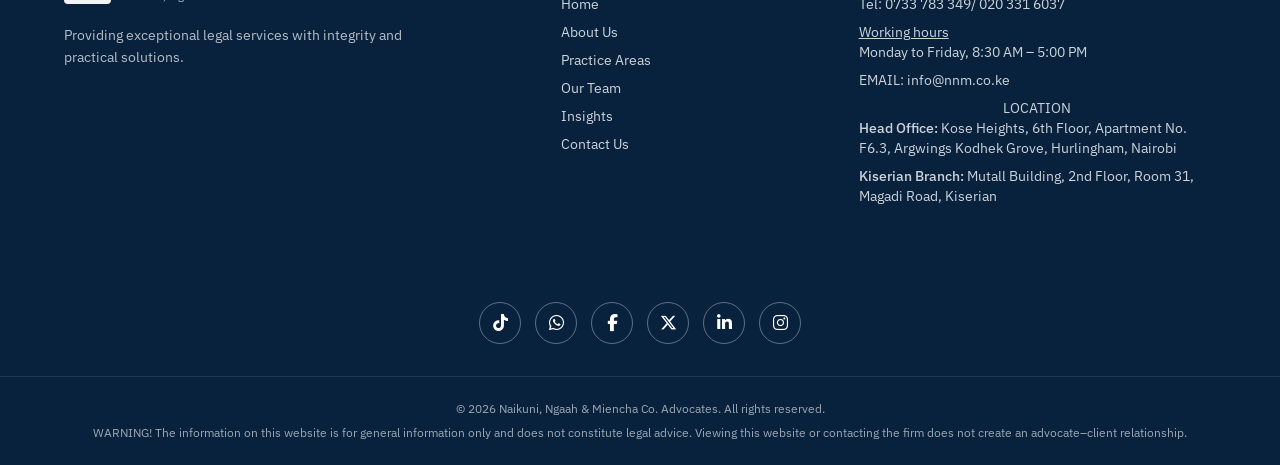
==== commit 6fb49d85: "added mercy chesire profile" ====
--- a/index.html
+++ b/index.html
@@ -1030,6 +1030,42 @@
                 </p>
               </div>
             </article>
+             <article
+              class="flex h-full flex-col border bg-card"
+              data-tsd-source="/src/components/site/Cards.tsx:27:5"
+            >
+              <div class="aspect-[4/3] bg-surface" style="overflow: hidden">
+                <img
+                  src="assets/mercy_chesire.png"
+                  alt="Mercy J. Chesire"
+                  loading="lazy"
+                  style="
+                    display: block;
+                    width: 100%;
+                    height: 100%;
+                    object-fit: contain;
+                  "
+                />
+              </div>
+              <div
+                class="flex flex-1 flex-col p-6"
+                data-tsd-source="/src/components/site/Cards.tsx:31:7"
+              >
+                <h3
+                  class="text-lg"
+                  data-tsd-source="/src/components/site/Cards.tsx:32:9"
+                >
+                  Mercy J. Chesire
+                </h3>
+                <p
+                  class="eyebrow mt-1"
+                  data-tsd-source="/src/components/site/Cards.tsx:33:9"
+                >
+                  Associate Advocate
+                </p>
+              </div>
+            </article>
+           
           </div>
         </div>
       </section>
